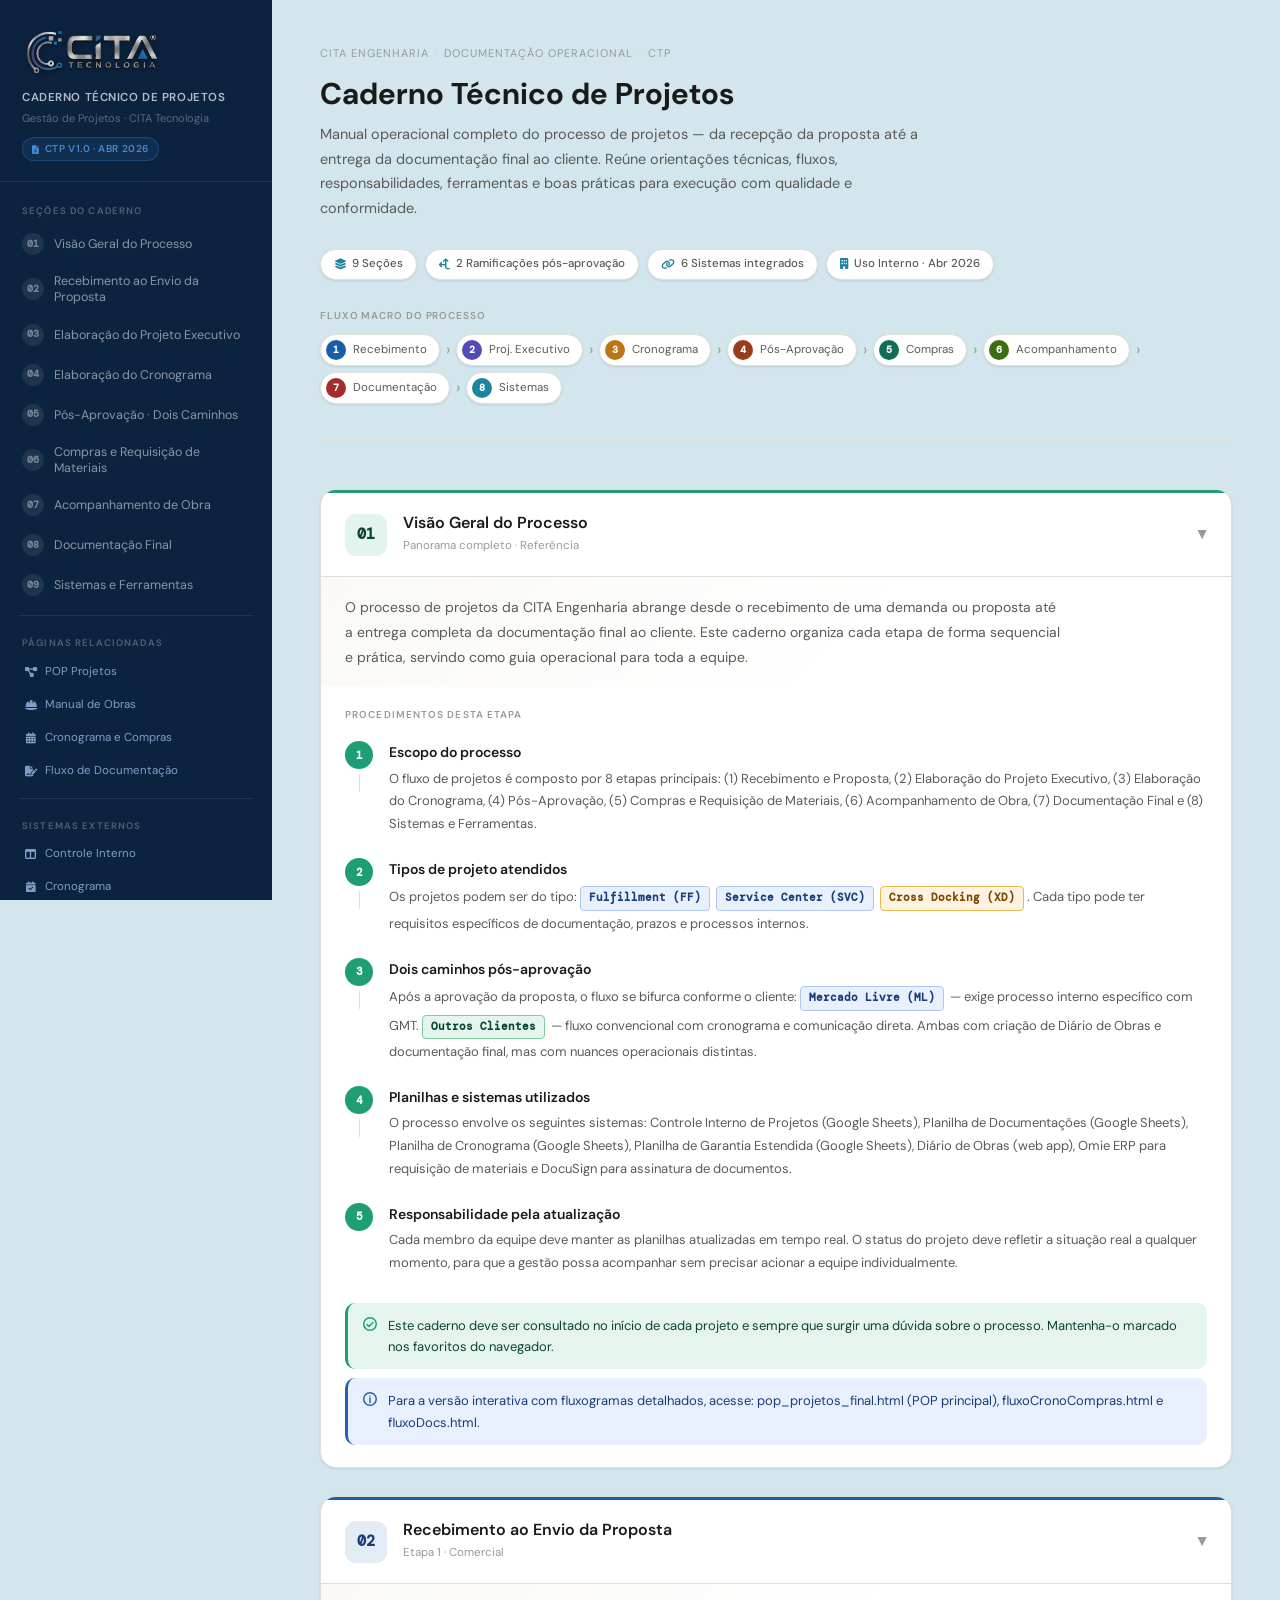
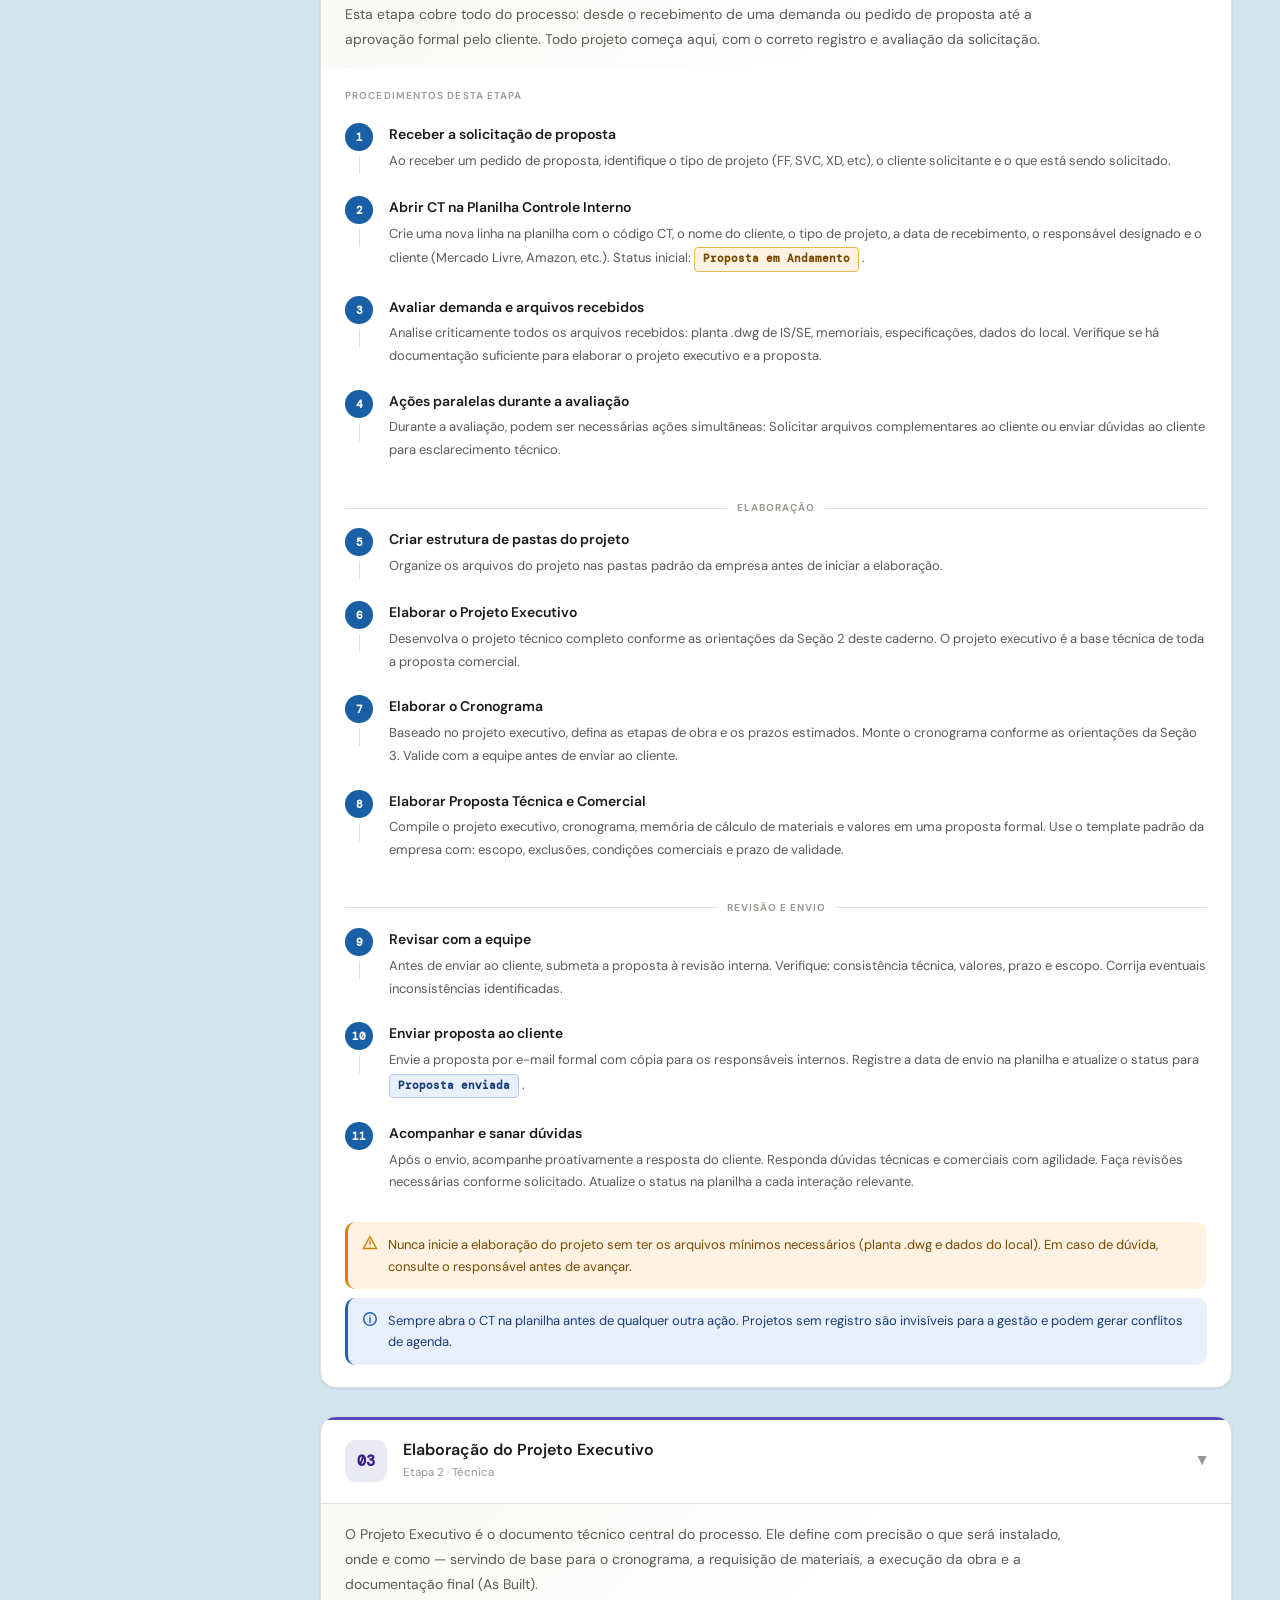
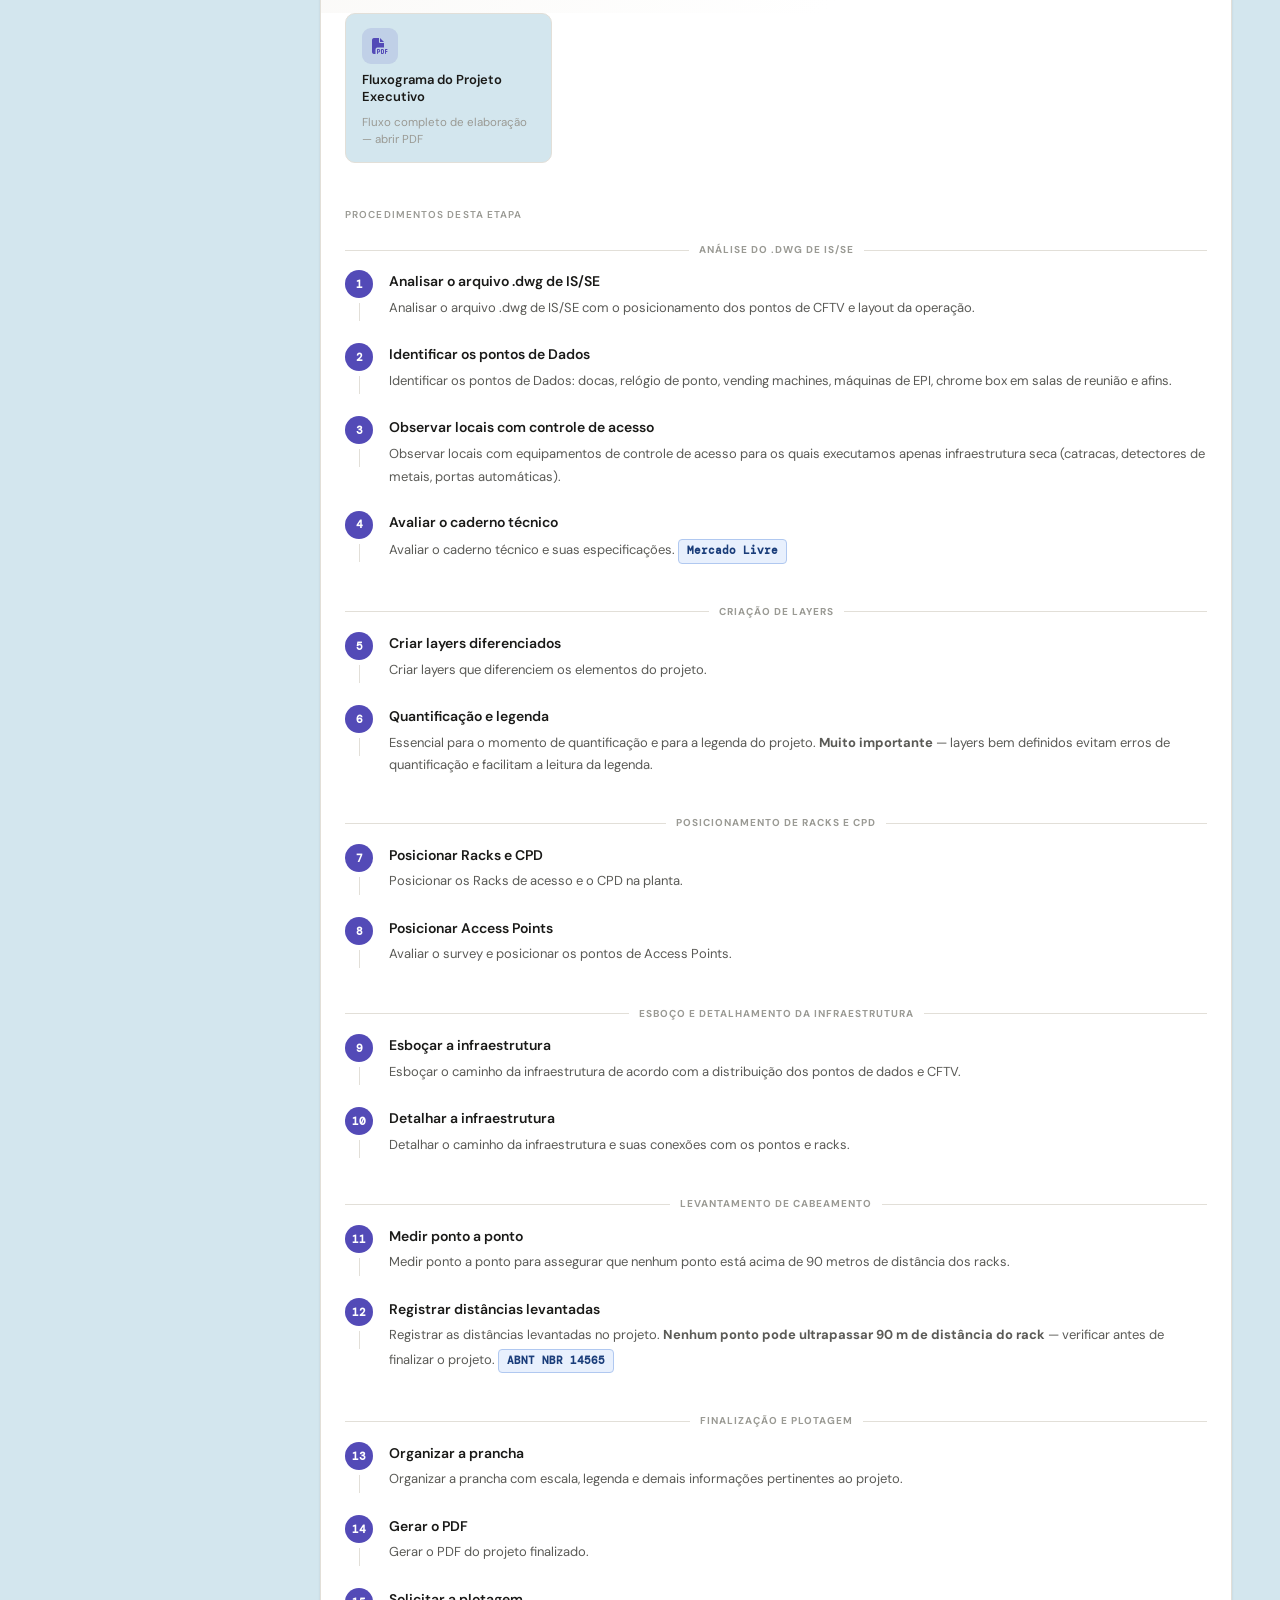
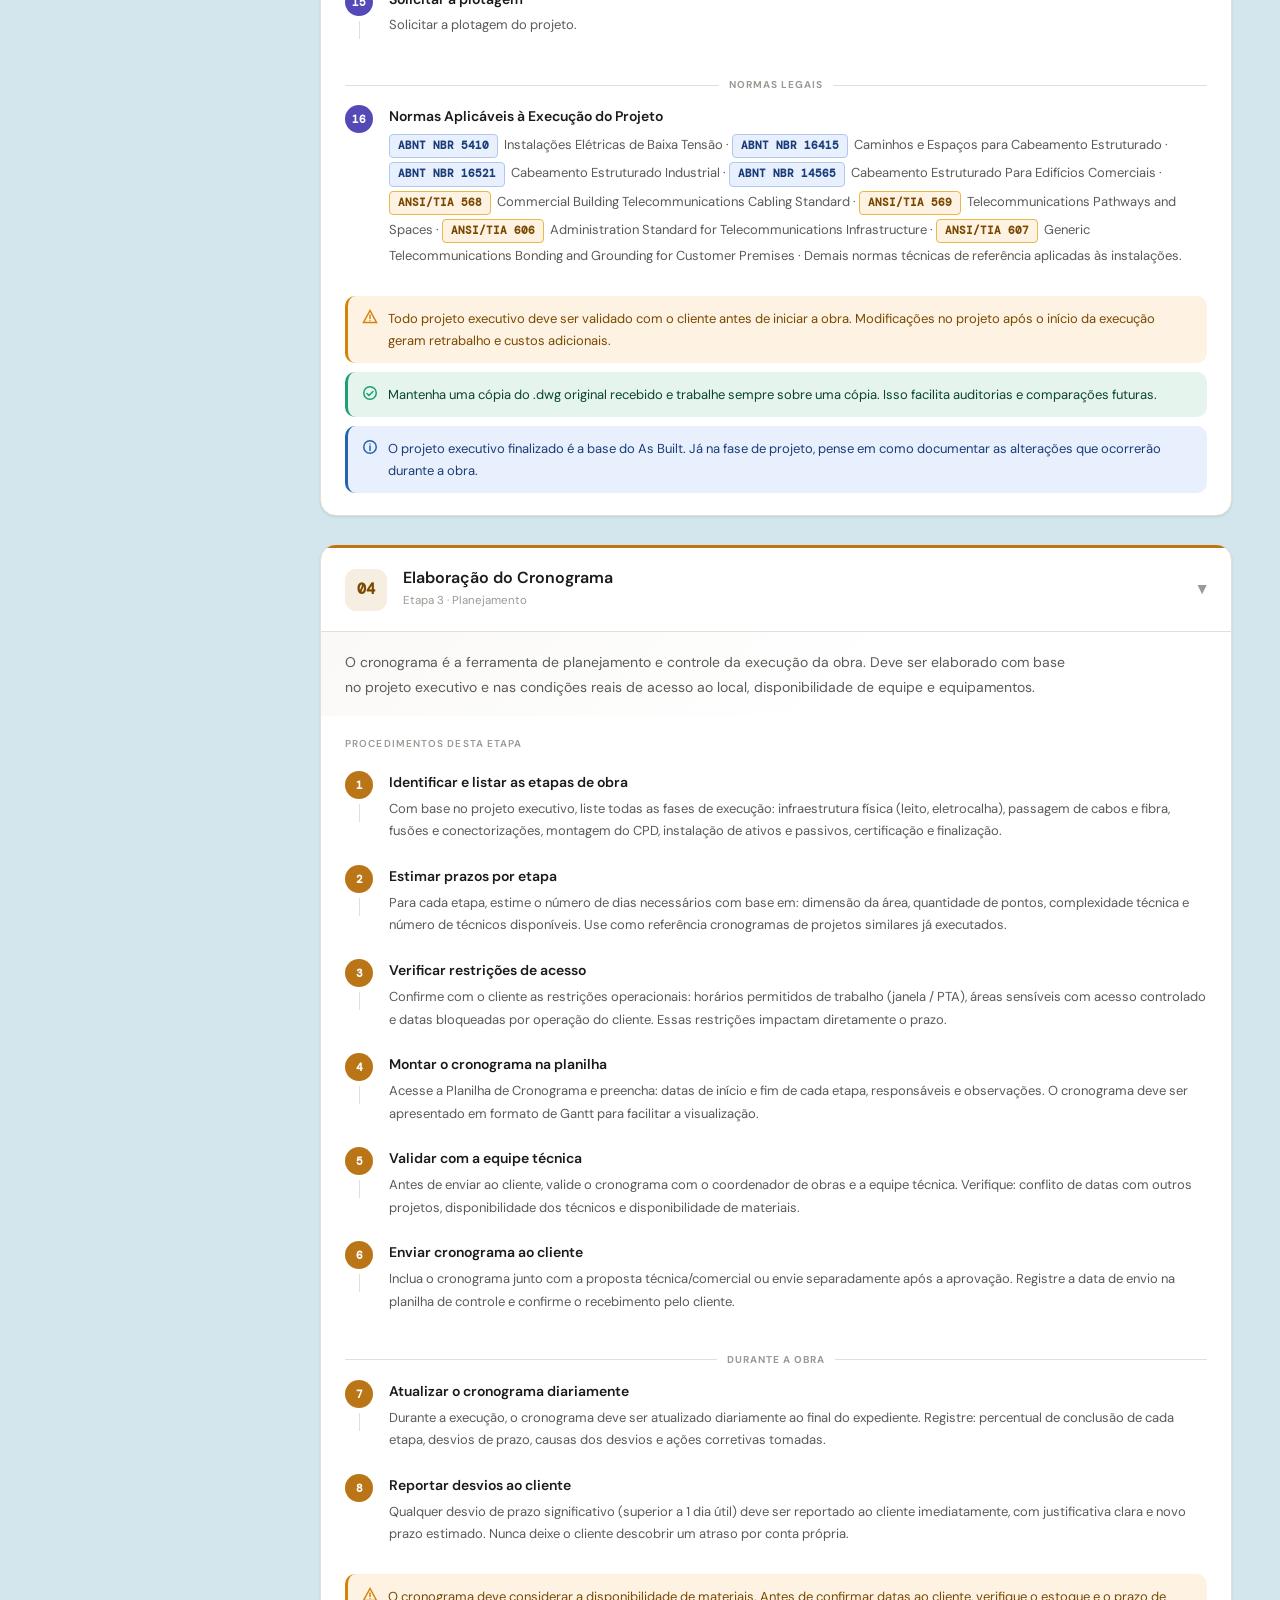
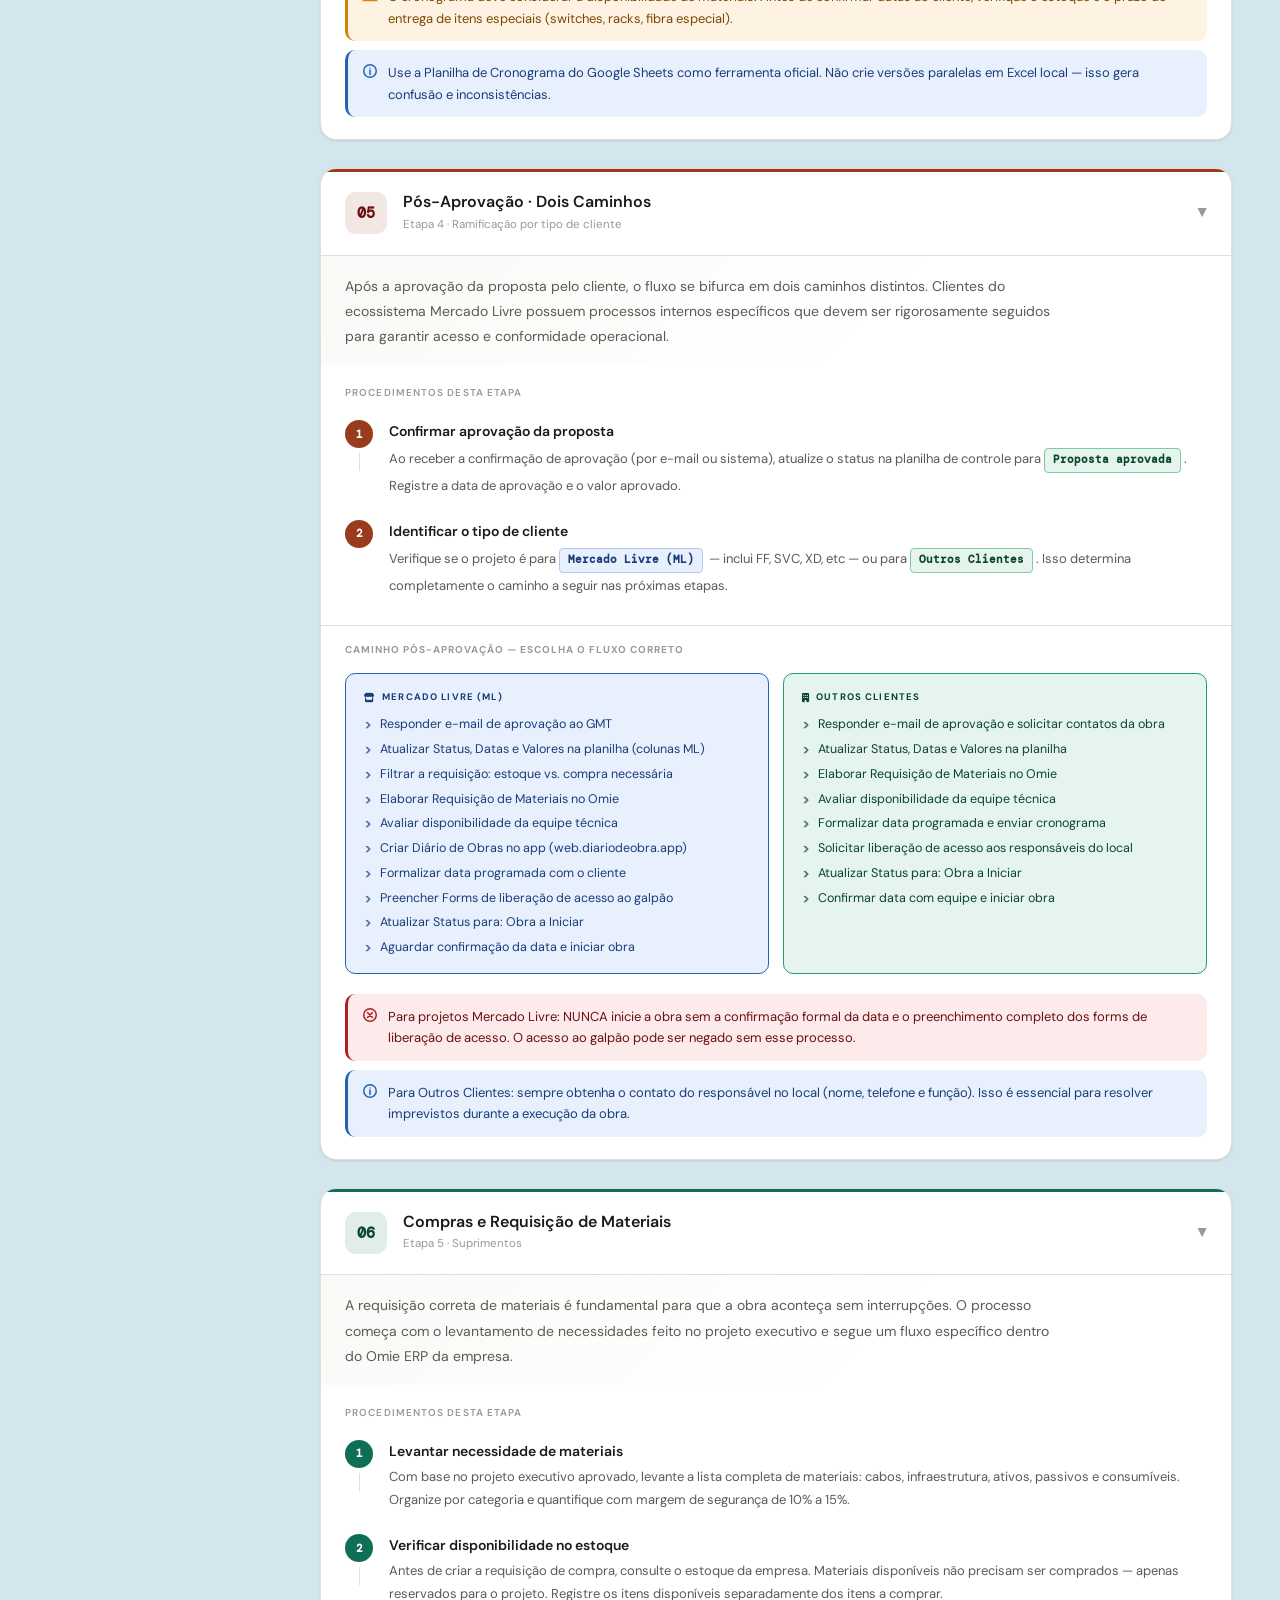
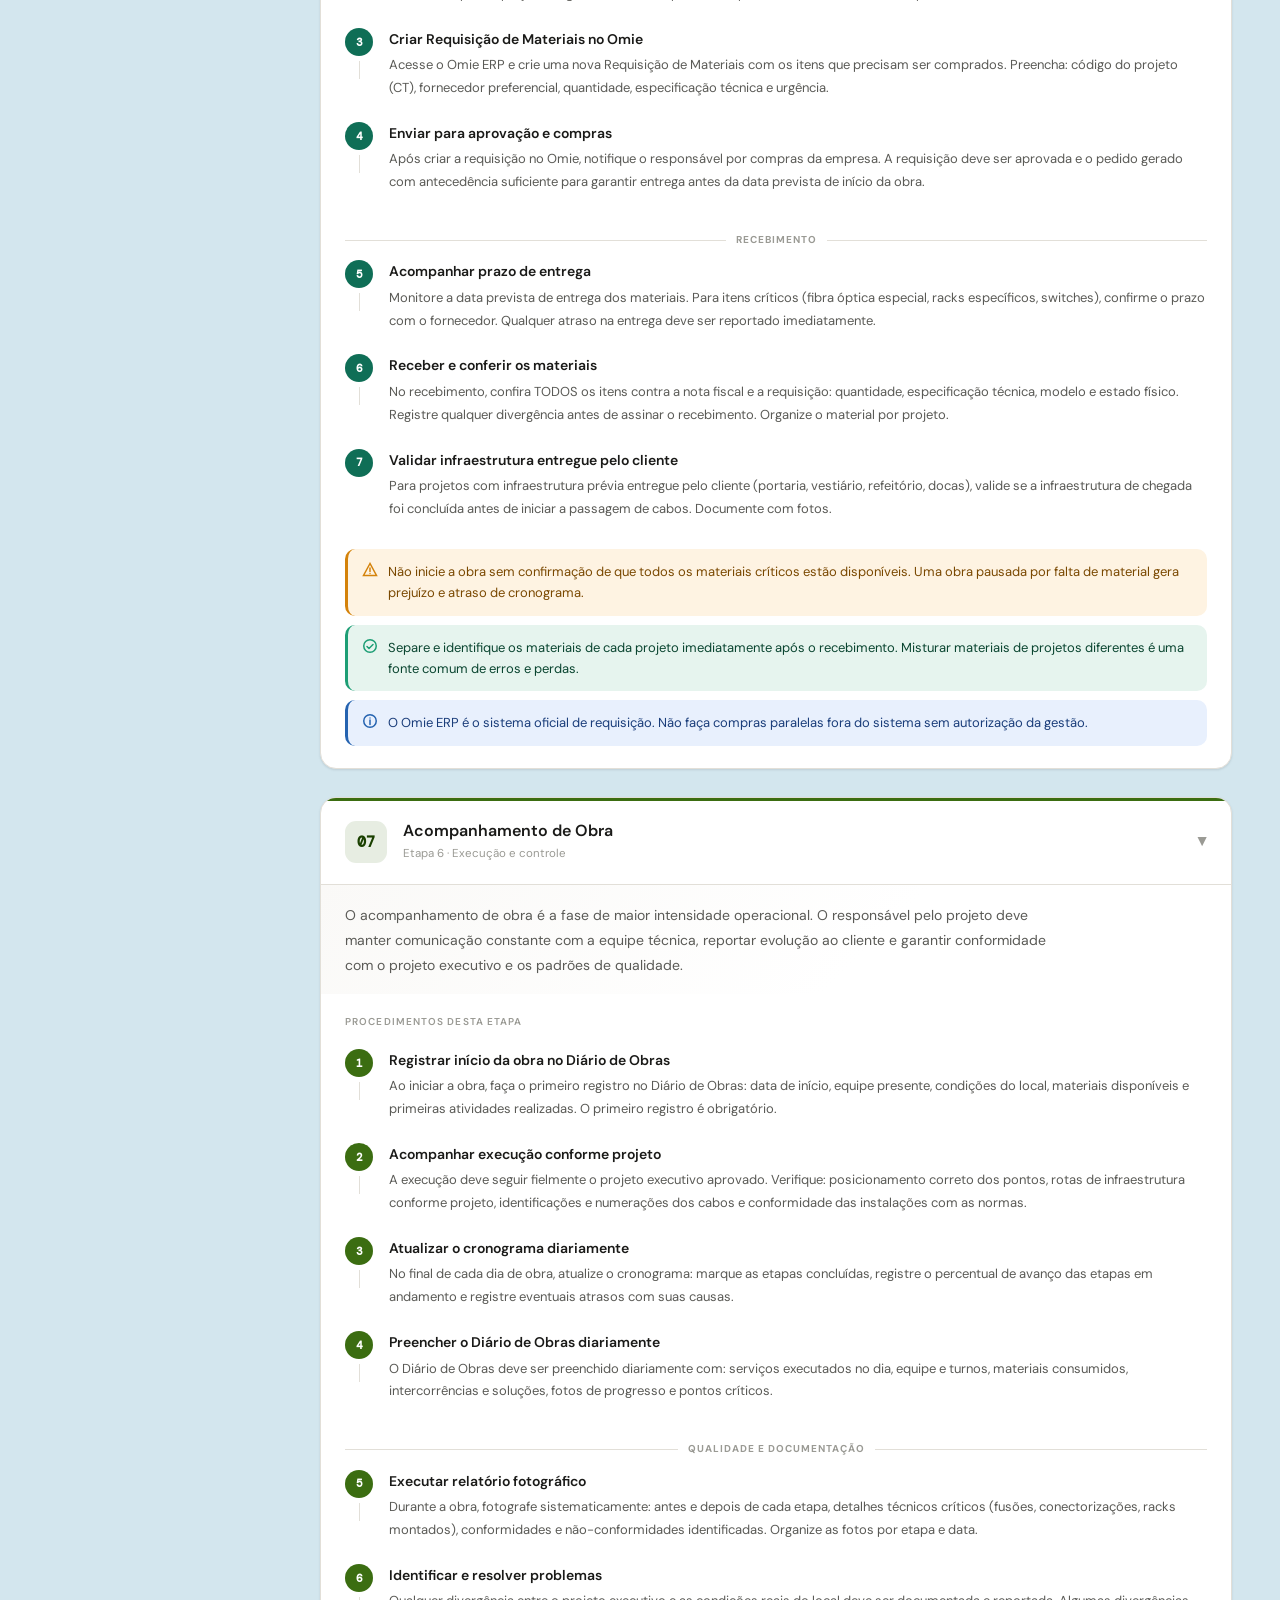
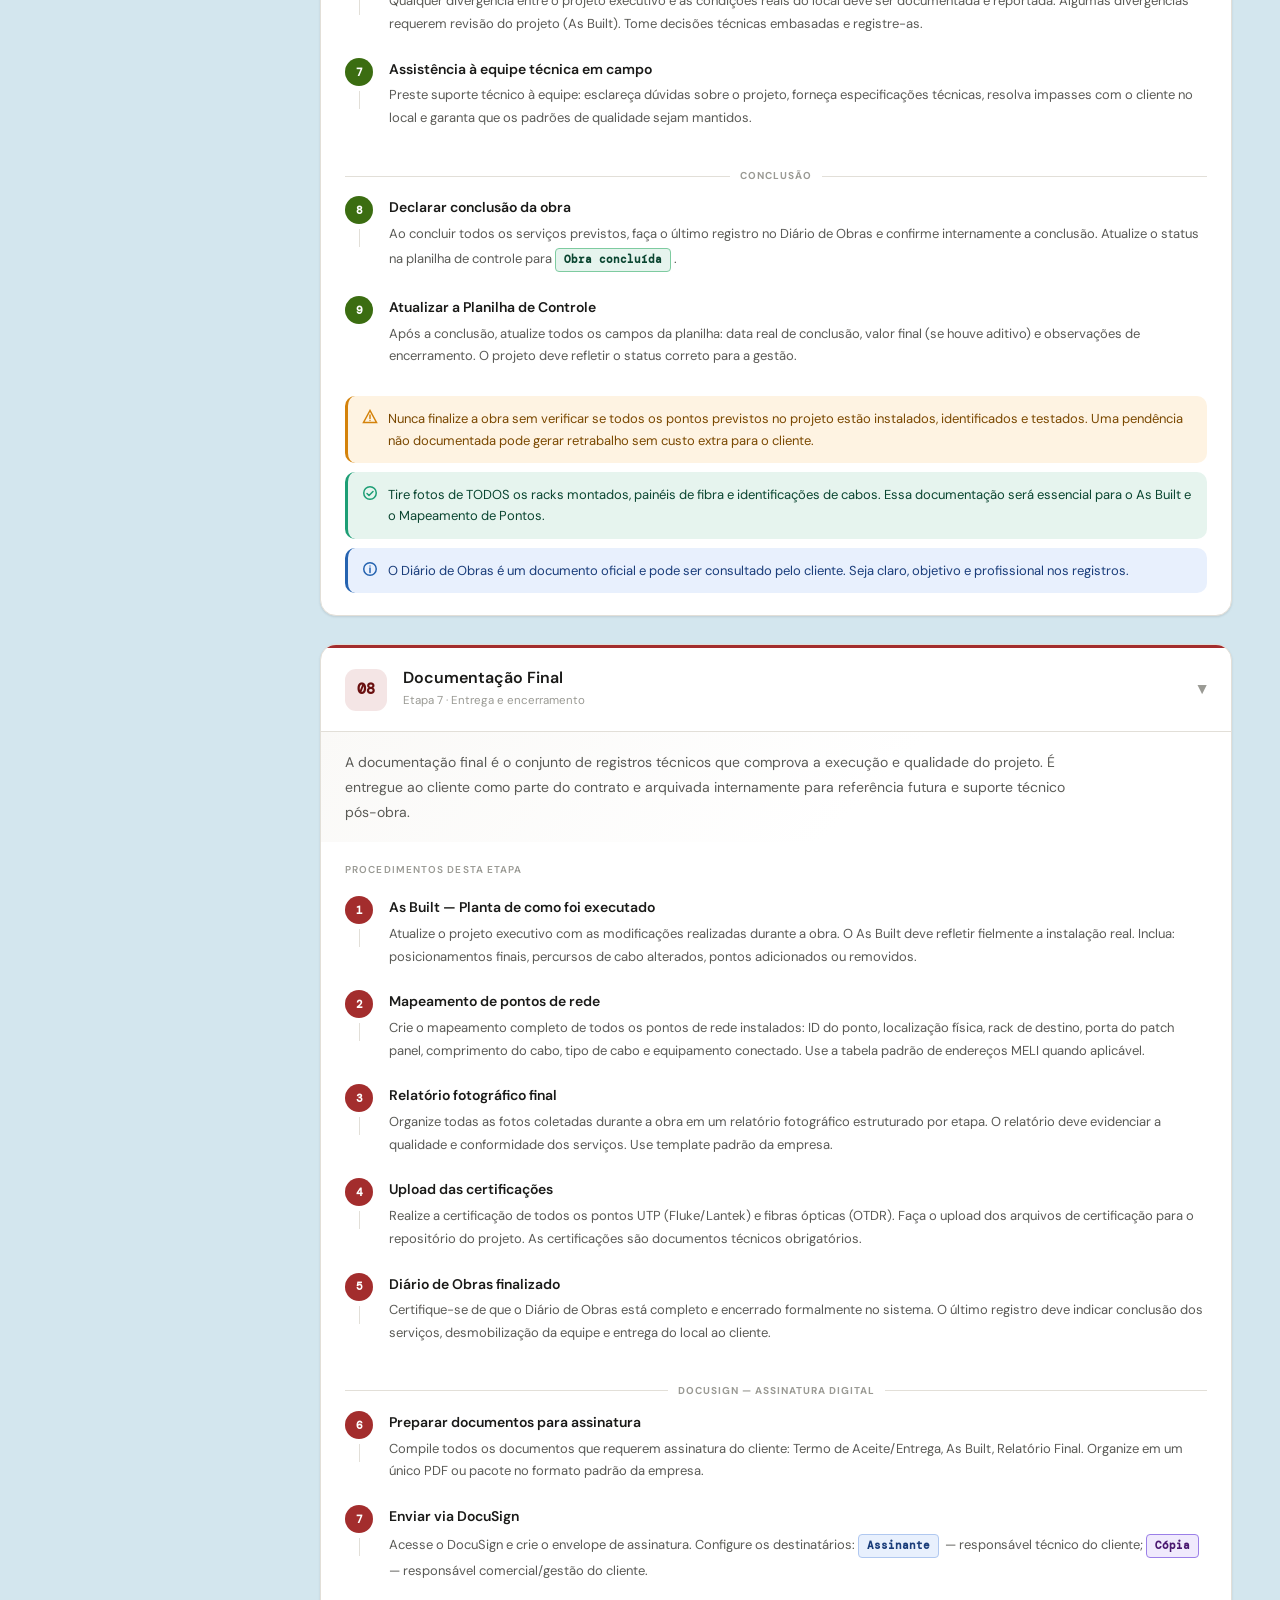
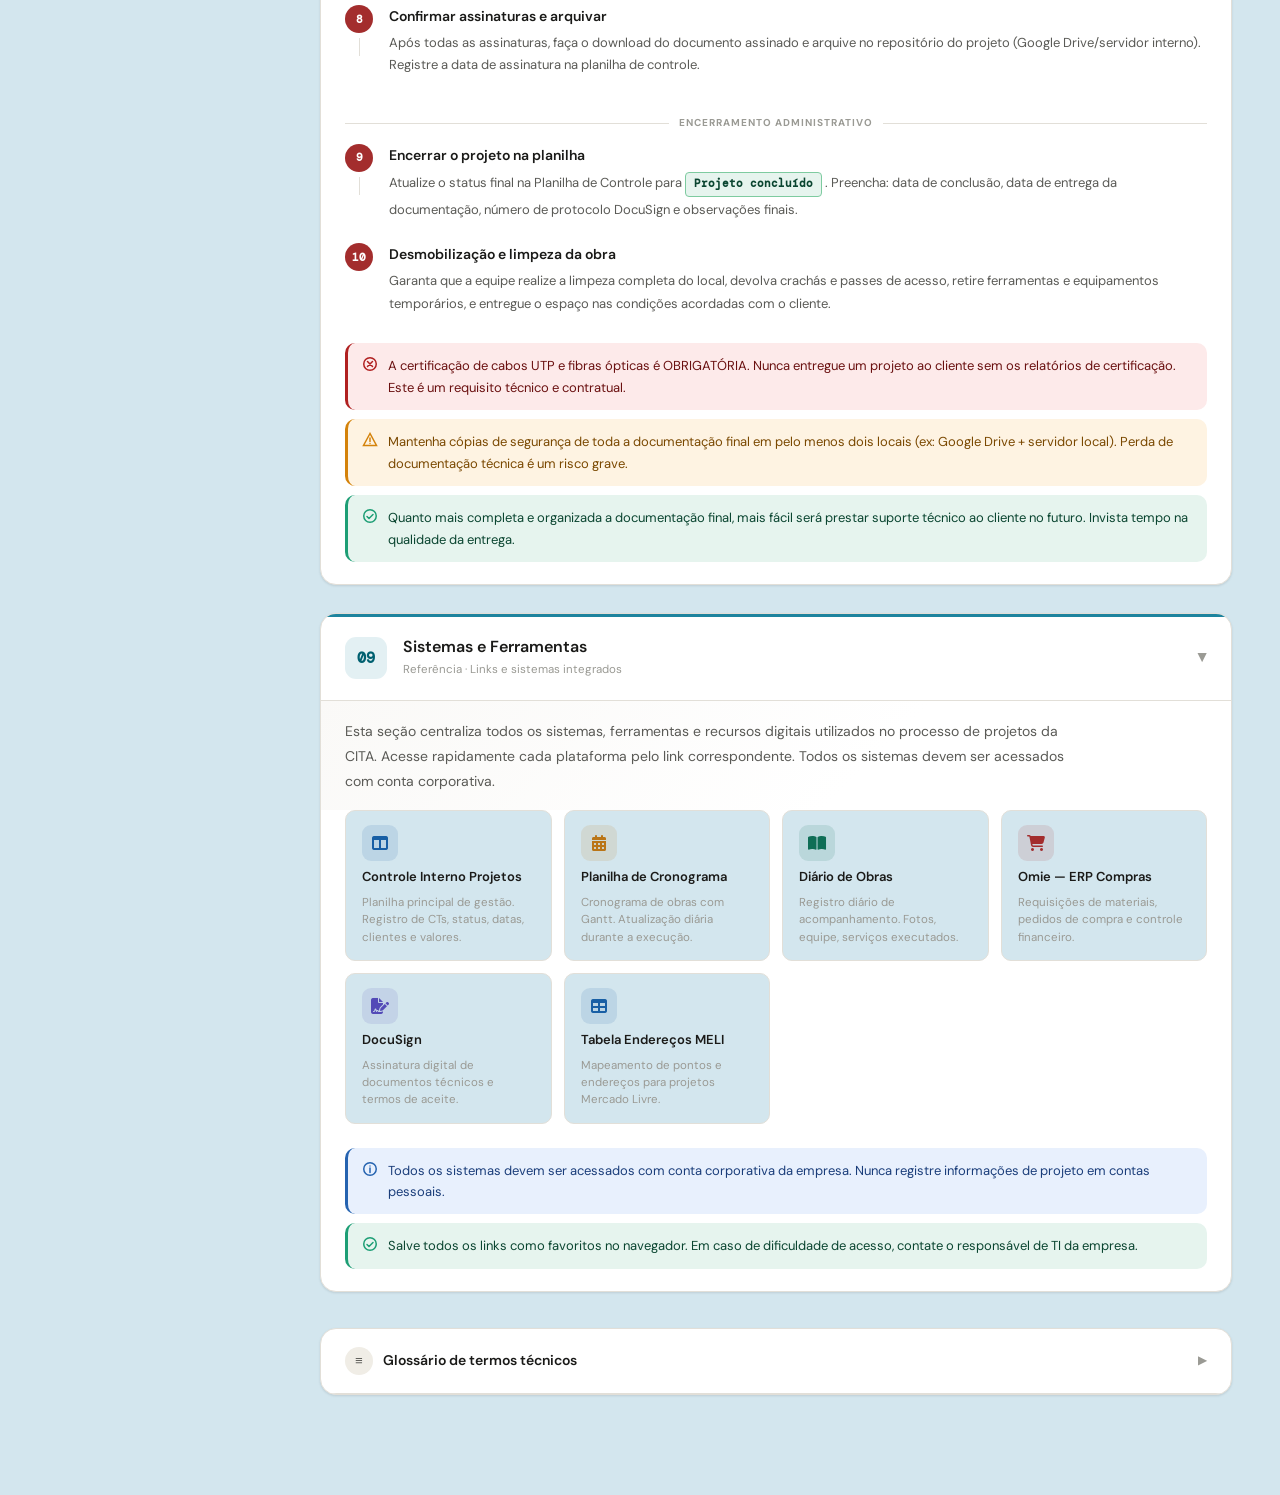
==== CTP.html @ 974621c4 "att pop" ====
<!DOCTYPE html>
<html lang="pt-BR">
<head>
<!-- ============================================================
     CADERNO TÉCNICO DE PROJETOS — CTP
     Parte do POP · Projetos — CITA Engenharia
     Versão: 1.0 | Abril 2026
     ============================================================ -->
<meta charset="UTF-8">
<meta name="viewport" content="width=device-width, initial-scale=1.0">
<meta name="description" content="Caderno Técnico de Projetos — manual operacional completo da proposta à documentação final.">
<title>CTP · Caderno Técnico de Projetos — CITA TECNOLOGIA</title>
<link href="https://fonts.googleapis.com/css2?family=DM+Sans:wght@300;400;500;600;700&family=DM+Mono:wght@400;500&display=swap" rel="stylesheet">
<link rel="stylesheet" href="https://cdnjs.cloudflare.com/ajax/libs/font-awesome/6.5.1/css/all.min.css">

<style>
/* =============================================
   VARIÁVEIS GLOBAIS
   ============================================= */
:root {
  --brand-primary:      #0a2a3d;
  --brand-accent:       #1d849e;
  --brand-accent-light: #d4f1e6;

  --bg-page:    #d3e6ee;
  --bg-card:    #ffffff;
  --bg-sidebar: #0c2340;

  --text-primary:   #1a1a18;
  --text-secondary: #5a5a56;
  --text-muted:     #9a9a94;

  --border:        #e2dfd8;
  --border-strong: #c8c4bc;

  --warn-bg:     #fef3e2;
  --warn-border: #d4820a;
  --warn-text:   #7a4800;

  --info-bg:     #e8f0fd;
  --info-border: #2563b0;
  --info-text:   #1a3d7a;

  --danger-bg:     #fdeaea;
  --danger-border: #b02020;
  --danger-text:   #6a1010;

  --success-bg:     #e6f4ee;
  --success-border: #1d9e75;
  --success-text:   #0a4530;

  --font-body: 'DM Sans', sans-serif;
  --font-mono: 'DM Mono', monospace;

  --radius-sm: 6px;
  --radius-md: 10px;
  --radius-lg: 16px;

  --shadow-sm: 0 1px 3px rgba(0,0,0,0.07), 0 1px 2px rgba(0,0,0,0.04);
  --shadow-md: 0 4px 12px rgba(0,0,0,0.08), 0 2px 6px rgba(0,0,0,0.04);

  --sidebar-w:   272px;
  --content-max: 940px;
}

*, *::before, *::after { box-sizing: border-box; margin: 0; padding: 0; }
html { scroll-behavior: smooth; }

body {
  font-family: var(--font-body);
  background: var(--bg-page);
  color: var(--text-primary);
  font-size: 15px;
  line-height: 1.65;
  display: flex;
  min-height: 100vh;
}

/* =============================================
   SIDEBAR
   ============================================= */
.sidebar {
  width: var(--sidebar-w);
  background: var(--bg-sidebar);
  min-height: 100vh;
  position: fixed;
  top: 0; left: 0; bottom: 0;
  display: flex;
  flex-direction: column;
  z-index: 100;
  overflow-y: auto;
  scrollbar-width: thin;
  scrollbar-color: rgba(255,255,255,0.15) transparent;
}
.sidebar::-webkit-scrollbar { width: 4px; }
.sidebar::-webkit-scrollbar-thumb { background: rgba(255,255,255,0.15); border-radius: 4px; }

.sidebar-logo {
  padding: 26px 22px 20px;
  border-bottom: 1px solid rgba(255,255,255,0.08);
  flex-shrink: 0;
}

.sidebar-company-logo {
  display: block;
  width: 140px;
  max-width: 100%;
  margin-bottom: 14px;
  border-radius: var(--radius-sm);
  filter: drop-shadow(0 1px 4px rgba(0,0,0,0.35));
}

.sidebar-logo h1 {
  font-size: 11.5px;
  font-weight: 600;
  color: rgba(255,255,255,0.70);
  letter-spacing: 0.05em;
  text-transform: uppercase;
  line-height: 1.3;
}

.sidebar-logo p {
  font-size: 11px;
  color: rgba(255,255,255,0.32);
  margin-top: 3px;
}

.sidebar-badge {
  display: inline-flex;
  align-items: center;
  gap: 5px;
  margin-top: 10px;
  font-size: 10px;
  font-weight: 600;
  color: rgba(74,147,224,0.9);
  background: rgba(74,147,224,0.1);
  border: 1px solid rgba(74,147,224,0.25);
  border-radius: 20px;
  padding: 3px 9px;
  letter-spacing: 0.06em;
  text-transform: uppercase;
}

.sidebar-nav { padding: 12px 0; flex: 1; }

.nav-label {
  font-size: 9.5px;
  color: rgba(255,255,255,0.28);
  text-transform: uppercase;
  letter-spacing: 0.12em;
  padding: 10px 22px 4px;
  font-weight: 600;
}

.nav-item {
  display: flex;
  align-items: center;
  gap: 10px;
  padding: 9px 22px;
  cursor: pointer;
  text-decoration: none;
  transition: background 0.15s;
  position: relative;
}
.nav-item:hover { background: rgba(255,255,255,0.06); }
.nav-item.active { background: rgba(74,147,224,0.18); }
.nav-item.active::before {
  content: '';
  position: absolute;
  left: 0; top: 4px; bottom: 4px;
  width: 3px;
  background: #4a93e0;
  border-radius: 0 3px 3px 0;
}

.nav-num {
  width: 22px; height: 22px;
  border-radius: 50%;
  display: flex; align-items: center; justify-content: center;
  font-size: 10px;
  font-weight: 600;
  font-family: var(--font-mono);
  flex-shrink: 0;
  background: rgba(255,255,255,0.08);
  color: rgba(255,255,255,0.40);
  transition: background 0.2s, color 0.2s;
}
.nav-item.active .nav-num { background: #4a93e0; color: #fff; }

.nav-text {
  font-size: 12.5px;
  color: rgba(255,255,255,0.52);
  font-weight: 400;
  flex: 1;
  line-height: 1.3;
}
.nav-item.active .nav-text { color: #ffffff; font-weight: 500; }

.nav-link-ext {
  display: flex;
  align-items: center;
  gap: 8px;
  padding: 7px 22px;
  font-size: 11.5px;
  color: rgba(180,210,255,0.70);
  text-decoration: none;
  transition: background 0.15s, color 0.15s;
  border-left: 2px solid transparent;
}
.nav-link-ext i { width: 13px; text-align: center; font-size: 11px; }
.nav-link-ext:hover { background: rgba(255,255,255,0.07); color: #fff; border-left-color: #4a93e0; }
.nav-link-ext.teal:hover  { color: #67e8f9;  border-left-color: #0fa8c0; }
.nav-link-ext.purple:hover{ color: #c4b5fd;  border-left-color: #9b7fe8; }
.nav-link-ext.red:hover   { color: #fca5a5;  border-left-color: #e05c5c; }

.nav-divider {
  height: 1px;
  background: rgba(255,255,255,0.08);
  margin: 10px 18px;
}

.sidebar-footer {
  padding: 14px 22px;
  border-top: 1px solid rgba(255,255,255,0.08);
  flex-shrink: 0;
}

.btn-print {
  width: 100%;
  background: rgba(255,255,255,0.06);
  border: 1px solid rgba(255,255,255,0.1);
  color: rgba(255,255,255,0.50);
  border-radius: var(--radius-sm);
  padding: 9px 14px;
  font-family: var(--font-body);
  font-size: 11.5px;
  cursor: pointer;
  transition: all 0.15s;
  text-align: center;
}
.btn-print:hover { background: rgba(255,255,255,0.10); color: rgba(255,255,255,0.85); }

/* =============================================
   MOBILE TOGGLE
   ============================================= */
.mobile-toggle {
  display: none;
  position: fixed;
  top: 14px; left: 14px;
  z-index: 200;
  background: var(--bg-sidebar);
  border: none;
  width: 40px; height: 40px;
  border-radius: var(--radius-md);
  cursor: pointer;
  align-items: center; justify-content: center;
  box-shadow: var(--shadow-md);
}
.mobile-toggle svg { width: 20px; height: 20px; fill: #fff; }
.mobile-toggle.is-open svg { display: none; }
.mobile-toggle.is-open::after { content: "X"; color: #fff; font-size: 18px; line-height: 1; }

.sidebar-close {
  display: none;
  position: absolute;
  top: 14px; right: 12px;
  background: rgba(255,255,255,0.10);
  border: none;
  color: rgba(255,255,255,0.75);
  width: 30px; height: 30px;
  border-radius: 50%;
  font-size: 15px;
  cursor: pointer;
  align-items: center; justify-content: center;
  transition: background 0.2s;
}
.sidebar-close:hover { background: rgba(255,255,255,0.20); color: #fff; }

.sidebar-overlay {
  display: none;
  position: fixed; inset: 0;
  background: rgba(0,0,0,0.40);
  z-index: 90;
}

/* =============================================
   MAIN
   ============================================= */
.main {
  margin-left: var(--sidebar-w);
  flex: 1;
  padding: 44px 48px 100px;
  max-width: calc(100% - var(--sidebar-w));
}

.content-wrap {
  max-width: var(--content-max);
  margin: 0 auto;
}

/* =============================================
   PAGE HEADER
   ============================================= */
.page-header {
  margin-bottom: 48px;
  padding-bottom: 36px;
  border-bottom: 1px solid var(--border);
}

.breadcrumb {
  font-size: 11px;
  color: var(--text-muted);
  text-transform: uppercase;
  letter-spacing: 0.09em;
  margin-bottom: 14px;
  display: flex;
  align-items: center;
  gap: 6px;
}
.breadcrumb .sep { opacity: 0.4; }

.page-header h2 {
  font-size: 30px;
  font-weight: 700;
  color: var(--text-primary);
  line-height: 1.2;
  margin-bottom: 10px;
}

.page-header .subtitle {
  font-size: 14.5px;
  color: var(--text-secondary);
  max-width: 600px;
  line-height: 1.70;
  margin-bottom: 28px;
}

.meta-pills {
  display: flex;
  flex-wrap: wrap;
  gap: 8px;
  margin-bottom: 28px;
}
.meta-pill {
  display: inline-flex;
  align-items: center;
  gap: 6px;
  background: var(--bg-card);
  border: 1px solid var(--border);
  border-radius: 99px;
  padding: 5px 13px;
  font-size: 11.5px;
  color: var(--text-secondary);
  font-weight: 500;
  box-shadow: var(--shadow-sm);
}
.meta-pill i { color: var(--brand-accent); font-size: 11px; }

.flow-title {
  font-size: 10px;
  color: var(--text-muted);
  text-transform: uppercase;
  letter-spacing: 0.09em;
  margin-bottom: 10px;
  font-weight: 600;
}

.process-flow {
  display: flex;
  flex-wrap: wrap;
  gap: 6px;
  align-items: center;
}

.flow-chip {
  display: flex;
  align-items: center;
  gap: 7px;
  background: var(--bg-card);
  border: 1px solid var(--border);
  border-radius: 99px;
  padding: 5px 12px 5px 5px;
  font-size: 11.5px;
  color: var(--text-secondary);
  white-space: nowrap;
  box-shadow: var(--shadow-sm);
  text-decoration: none;
  transition: box-shadow 0.15s, border-color 0.15s;
}
.flow-chip:hover { box-shadow: var(--shadow-md); border-color: var(--border-strong); }

.flow-chip-num {
  width: 20px; height: 20px;
  border-radius: 50%;
  display: flex; align-items: center; justify-content: center;
  font-size: 10px;
  font-weight: 700;
  font-family: var(--font-mono);
  color: #fff;
  flex-shrink: 0;
}

.flow-arrow {
  color: var(--text-muted);
  font-size: 16px;
  line-height: 1;
  flex-shrink: 0;
}

/* =============================================
   SEÇÃO / CARD
   ============================================= */
.sec-section {
  margin-bottom: 28px;
  scroll-margin-top: 28px;
}

.sec-card {
  background: var(--bg-card);
  border: 1px solid var(--border);
  border-radius: var(--radius-lg);
  overflow: hidden;
  box-shadow: var(--shadow-sm);
  transition: box-shadow 0.2s;
}
.sec-card:hover { box-shadow: var(--shadow-md); }

.sec-header {
  display: flex;
  align-items: center;
  gap: 16px;
  padding: 20px 24px;
  cursor: pointer;
  user-select: none;
  transition: background 0.15s;
  border-top: 3px solid var(--sec-cor, var(--brand-accent));
}
.sec-header:hover { background: #faf9f6; }

.sec-num-badge {
  width: 42px; height: 42px;
  border-radius: 11px;
  display: flex; align-items: center; justify-content: center;
  font-size: 15px;
  font-weight: 700;
  font-family: var(--font-mono);
  flex-shrink: 0;
}

.sec-info { flex: 1; min-width: 0; }

.sec-titulo {
  font-size: 16px;
  font-weight: 600;
  color: var(--text-primary);
  line-height: 1.3;
  margin-bottom: 3px;
}

.sec-meta {
  font-size: 11.5px;
  color: var(--text-muted);
}

.sec-toggle-icon {
  color: var(--text-muted);
  font-size: 12px;
  transition: transform 0.25s;
  flex-shrink: 0;
}
.sec-toggle-icon.open { transform: rotate(90deg); }

.sec-body { display: none; }
.sec-body.open { display: block; }

.sec-intro {
  padding: 18px 24px 16px;
  border-top: 1px solid var(--border);
  background: linear-gradient(135deg, #faf9f7 0%, var(--bg-card) 60%);
}
.sec-intro p {
  font-size: 14px;
  color: var(--text-secondary);
  line-height: 1.80;
  max-width: 720px;
}

/* =============================================
   STEPS
   ============================================= */
.steps-wrap { padding: 20px 24px 6px; }

.steps-label {
  font-size: 10px;
  color: var(--text-muted);
  text-transform: uppercase;
  letter-spacing: 0.11em;
  font-weight: 600;
  margin-bottom: 18px;
}

.step-item {
  display: flex;
  gap: 16px;
  padding-bottom: 22px;
  align-items: flex-start;
}

.step-left {
  display: flex;
  flex-direction: column;
  align-items: center;
  flex-shrink: 0;
  width: 28px;
}

.step-num {
  width: 28px; height: 28px;
  border-radius: 50%;
  display: flex; align-items: center; justify-content: center;
  font-size: 11px;
  font-weight: 700;
  font-family: var(--font-mono);
  color: #fff;
  flex-shrink: 0;
}

.step-connector {
  width: 1px;
  background: var(--border);
  flex: 1;
  min-height: 18px;
  margin-top: 5px;
}
.step-item:last-child .step-connector { display: none; }

.step-content { flex: 1; padding-top: 2px; }

.step-title {
  font-size: 14px;
  font-weight: 600;
  color: var(--text-primary);
  line-height: 1.4;
  margin-bottom: 5px;
}

.step-desc {
  font-size: 13px;
  color: var(--text-secondary);
  line-height: 1.75;
}

.step-tag {
  display: inline-flex;
  align-items: center;
  gap: 4px;
  font-size: 10.5px;
  font-weight: 600;
  border-radius: 4px;
  padding: 2px 8px;
  margin: 2px 3px 2px 0;
  font-family: var(--font-mono);
}
.step-tag.blue   { background: #e8f0fd; color: #1a3d7a; border: 1px solid #b0c8f0; }
.step-tag.green  { background: #e6f4ee; color: #0a4530; border: 1px solid #7ecba0; }
.step-tag.gold   { background: #fef3e2; color: #7a4800; border: 1px solid #e8b84b; }
.step-tag.red    { background: #fdeaea; color: #6a1010; border: 1px solid #e05c5c; }
.step-tag.teal   { background: #e0f7fb; color: #006070; border: 1px solid #0fa8c0; }
.step-tag.purple { background: #f0eafd; color: #4a1870; border: 1px solid #9b7fe8; }

.step-separador {
  display: flex;
  align-items: center;
  gap: 10px;
  margin: 16px 0 12px;
  font-size: 10px;
  font-weight: 700;
  text-transform: uppercase;
  letter-spacing: 0.1em;
  color: var(--text-muted);
}
.step-separador::before,
.step-separador::after {
  content: "";
  flex: 1;
  height: 1px;
  background: var(--border);
}

/* =============================================
   ALERTAS
   ============================================= */
.alerts-wrap {
  padding: 0 24px 22px;
  display: flex;
  flex-direction: column;
  gap: 9px;
}

.alert-box {
  padding: 12px 14px;
  border-radius: var(--radius-md);
  border-left: 3px solid;
  font-size: 13px;
  line-height: 1.65;
  display: flex;
  gap: 10px;
  align-items: flex-start;
}
.alert-icon { flex-shrink: 0; width: 16px; height: 16px; margin-top: 1px; }
.alert-warn   { background: var(--warn-bg);    border-color: var(--warn-border);    color: var(--warn-text); }
.alert-info   { background: var(--info-bg);    border-color: var(--info-border);    color: var(--info-text); }
.alert-danger { background: var(--danger-bg);  border-color: var(--danger-border);  color: var(--danger-text); }
.alert-tip    { background: var(--success-bg); border-color: var(--success-border); color: var(--success-text); }

/* =============================================
   RAMIFICAÇÕES / BRANCHES
   ============================================= */
.branch-wrap {
  padding: 16px 24px 20px;
  border-top: 1px solid var(--border);
}

.branch-title {
  font-size: 10px;
  font-weight: 700;
  text-transform: uppercase;
  letter-spacing: 0.1em;
  color: var(--text-muted);
  margin-bottom: 14px;
}

.branch-grid {
  display: grid;
  grid-template-columns: 1fr 1fr;
  gap: 14px;
}

.branch-card {
  border-radius: var(--radius-md);
  padding: 16px 18px;
  border: 1px solid var(--border);
}
.branch-card.blue  { background: var(--info-bg);    border-color: var(--info-border); }
.branch-card.green { background: var(--success-bg); border-color: var(--success-border); }

.branch-card-label {
  font-size: 9.5px;
  font-weight: 700;
  text-transform: uppercase;
  letter-spacing: 0.12em;
  margin-bottom: 10px;
  display: flex;
  align-items: center;
  gap: 6px;
}
.branch-card.blue  .branch-card-label { color: var(--info-text); }
.branch-card.green .branch-card-label { color: var(--success-text); }

.branch-card ul { list-style: none; padding: 0; display: flex; flex-direction: column; gap: 6px; }
.branch-card ul li {
  font-size: 12.5px; line-height: 1.5;
  display: flex; gap: 8px; align-items: flex-start;
}
.branch-card.blue  ul li { color: var(--info-text); }
.branch-card.green ul li { color: var(--success-text); }
.branch-card ul li::before { content: ">"; font-size: 14px; font-weight: 700; flex-shrink: 0; line-height: 1.3; opacity: 0.7; }

/* =============================================
   SISTEMAS / LINKS EXTERNOS
   ============================================= */
.systems-grid {
  padding: 0 24px 24px;
  display: grid;
  grid-template-columns: repeat(auto-fill, minmax(200px, 1fr));
  gap: 12px;
}

.system-card {
  background: var(--bg-page);
  border: 1px solid var(--border);
  border-radius: var(--radius-md);
  padding: 14px 16px;
  text-decoration: none;
  transition: box-shadow 0.15s, border-color 0.15s, transform 0.15s;
  display: flex;
  flex-direction: column;
  gap: 8px;
}
.system-card:hover {
  box-shadow: var(--shadow-md);
  border-color: var(--border-strong);
  transform: translateY(-2px);
}

.system-icon {
  width: 36px; height: 36px;
  border-radius: 9px;
  display: flex; align-items: center; justify-content: center;
  font-size: 16px;
  flex-shrink: 0;
}

.system-name {
  font-size: 13px;
  font-weight: 600;
  color: var(--text-primary);
  line-height: 1.3;
}

.system-desc {
  font-size: 11.5px;
  color: var(--text-muted);
  line-height: 1.5;
}

/* =============================================
   GLOSSÁRIO
   ============================================= */
.glossary-section {
  margin-top: 36px;
  background: var(--bg-card);
  border: 1px solid var(--border);
  border-radius: var(--radius-lg);
  overflow: hidden;
  box-shadow: var(--shadow-sm);
}

.glossary-header {
  padding: 18px 24px;
  border-bottom: 1px solid var(--border);
  display: flex;
  align-items: center;
  gap: 10px;
  cursor: pointer;
  user-select: none;
  transition: background 0.15s;
}
.glossary-header:hover { background: #faf9f6; }

.glossary-title {
  font-size: 14px;
  font-weight: 600;
  color: var(--text-primary);
  flex: 1;
}

.glossary-body { display: none; padding: 22px 24px; }
.glossary-body.open { display: block; }

.glossary-category { margin-bottom: 26px; }
.glossary-category:last-child { margin-bottom: 0; }

.glossary-cat-header {
  display: flex;
  align-items: center;
  gap: 8px;
  margin-bottom: 12px;
}

.glossary-cat-icon {
  width: 24px; height: 24px;
  border-radius: 6px;
  display: flex; align-items: center; justify-content: center;
  flex-shrink: 0;
}
.glossary-cat-icon svg { width: 13px; height: 13px; }

.glossary-cat-title {
  font-size: 10.5px;
  font-weight: 700;
  text-transform: uppercase;
  letter-spacing: 0.08em;
  color: var(--text-secondary);
}

.glossary-cat-line {
  flex: 1; height: 1px; background: var(--border);
}

.glossary-grid {
  display: grid;
  grid-template-columns: repeat(auto-fill, minmax(220px, 1fr));
  gap: 10px;
}

.glossary-item {
  background: var(--bg-page);
  border: 1px solid var(--border);
  border-radius: var(--radius-md);
  padding: 11px 14px;
}
.glossary-item strong {
  font-size: 12px;
  font-weight: 600;
  font-family: var(--font-mono);
  color: var(--brand-primary);
  display: block;
  margin-bottom: 3px;
}
.glossary-item span {
  font-size: 12px;
  color: var(--text-secondary);
  line-height: 1.45;
}

/* =============================================
   PRINT
   ============================================= */
.print-header { display: none; }

@page { size: A4; margin: 0 18mm 0 18mm; }

@media print {
  .sidebar, .mobile-toggle, .sidebar-overlay,
  .sidebar-close, .process-flow, .breadcrumb,
  .sec-toggle-icon, .btn-print { display: none !important; }

  *, *::before, *::after { -webkit-print-color-adjust: exact; print-color-adjust: exact; }
  body { background: #fff; font-size: 11pt; color: #111; display: block; }

  .main { margin-left: 0; max-width: 100%; padding: 18mm 22mm; }
  .content-wrap { max-width: 100%; padding: 0; }

  .print-header {
    display: flex;
    align-items: center;
    justify-content: space-between;
    background: #1a1a1a;
    margin: -18mm -22mm 20pt -22mm;
    padding: 10pt 22mm;
  }
  .print-header img { height: 56pt; width: auto; display: block; filter: drop-shadow(0 1px 6px rgba(0,0,0,0.5)); }
  .print-header-info { text-align: right; }
  .print-header-info p { font-size: 9pt; color: rgba(255,255,255,0.55); margin: 0; line-height: 1.5; }
  .print-header-info p:first-child { font-size: 11pt; font-weight: 700; color: #fff; margin-bottom: 2pt; }

  .page-header { margin: 0 0 20pt; padding: 0 0 12pt; border-bottom: 2pt solid #1d849e; }
  .page-header h2 { font-size: 18pt; color: #0a2a3d; }

  .sec-section { margin-bottom: 8pt; }
  .sec-card { box-shadow: none !important; border: 1pt solid #d0d0d0; border-radius: 4pt; }
  .sec-header { cursor: default; padding: 8pt 12pt; break-after: avoid; page-break-after: avoid; }
  .sec-body { display: block !important; }
  .step-item { break-inside: avoid; page-break-inside: avoid; }
  .alert-box { break-inside: avoid; page-break-inside: avoid; }
}

/* =============================================
   RESPONSIVO
   ============================================= */
@media (max-width: 1024px) {
  .sidebar {
    position: fixed;
    transform: translateX(-100%);
    transition: transform 0.32s cubic-bezier(0.4,0,0.2,1), box-shadow 0.32s ease;
    z-index: 100;
    width: min(272px, 88vw);
    box-shadow: none;
  }
  .sidebar.mobile-open {
    transform: translateX(0);
    box-shadow: 4px 0 32px rgba(0,0,0,0.35);
  }
  .sidebar-overlay.visible { display: block; }
  .mobile-toggle { display: flex; }
  .sidebar-close { display: flex; }
  .main { margin-left: 0; max-width: 100%; padding: 72px 24px 64px; }
  .content-wrap { max-width: 100%; }
  .process-flow { gap: 6px; }
  .flow-arrow { display: none; }
  .branch-grid { grid-template-columns: 1fr; }
  .page-header h2 { font-size: 26px; }
}

@media (max-width: 680px) {
  .main { padding: 64px 16px 56px; }
  .page-header h2 { font-size: 22px; }
  .sec-header { padding: 16px; gap: 12px; }
  .sec-titulo { font-size: 15px; }
  .steps-wrap { padding: 16px 16px 6px; }
  .alerts-wrap { padding: 0 16px 16px; }
  .branch-wrap { padding: 14px 16px 16px; }
  .systems-grid { padding: 0 16px 16px; grid-template-columns: 1fr 1fr; }
  .glossary-grid { grid-template-columns: 1fr; }
}

@media (max-width: 400px) {
  .main { padding: 60px 12px 48px; }
  .page-header h2 { font-size: 19px; }
  .flow-chip { display: none; }
  .process-flow::after { content: "Ver secoes abaixo"; font-size: 12px; color: var(--text-muted); font-style: italic; }
  .systems-grid { grid-template-columns: 1fr; }
}
</style>
</head>
<body>

<!-- =============================================
     MOBILE TOGGLE BUTTON
     ============================================= -->
<button class="mobile-toggle" onclick="toggleSidebar()" aria-label="Menu">
  <svg viewBox="0 0 24 24"><path d="M3 6h18v2H3zm0 5h18v2H3zm0 5h18v2H3z"/></svg>
</button>

<div class="sidebar-overlay" id="overlay" onclick="closeSidebar()"></div>

<!-- =============================================
     SIDEBAR — NAVEGAÇÃO LATERAL
     ============================================= -->
<nav class="sidebar" id="sidebar" role="navigation" aria-label="Navegação do CTP">
  <button class="sidebar-close" onclick="closeSidebar()" aria-label="Fechar menu">X</button>

  <div class="sidebar-logo">
    <img src="NOVA_LOGO.png" class="sidebar-company-logo" alt="CITA Engenharia" onerror="this.style.display='none'">
    <h1>Caderno Técnico de Projetos</h1>
    <p>Gestão de Projetos · CITA Tecnologia</p>
    <span class="sidebar-badge"><i class="fa-solid fa-file-lines" style="font-size:9px"></i> CTP v1.0 · Abr 2026</span>
  </div>

  <div class="sidebar-nav">
    <div class="nav-label">Seções do Caderno</div>
    <div id="nav-items"></div>

    <div class="nav-divider"></div>

    <div class="nav-label">Páginas Relacionadas</div>
    <a href="pop_projetos_final.html" class="nav-link-ext">
      <i class="fa-solid fa-diagram-project"></i> POP Projetos
    </a>
    <a href="ManualImplantacaoObras.html" class="nav-link-ext">
      <i class="fa-solid fa-hard-hat"></i> Manual de Obras
    </a>
    <a href="fluxoCronoCompras.html" class="nav-link-ext">
      <i class="fa-solid fa-calendar-days"></i> Cronograma e Compras
    </a>
    <a href="fluxoDocs.html" class="nav-link-ext">
      <i class="fa-solid fa-file-signature"></i> Fluxo de Documentação
    </a>

    <div class="nav-divider"></div>

    <div class="nav-label">Sistemas Externos</div>

    <a href="https://docs.google.com/spreadsheets/d/1FWj_G2fCh0ZjMROE9LxNuTC30ibiUYXvu4SVAWud5hc/edit?usp=sharing" class="nav-link-ext" target="_blank" rel="noopener">
      <i class="fa-solid fa-table-columns"></i> Controle Interno
    </a>
    <a href="https://docs.google.com/spreadsheets/d/1o0QxQm2TeXmr8P0LXqnQVBFh6mN8dH8lwjw5dGLmC3w/edit?usp=sharing" class="nav-link-ext" target="_blank" rel="noopener">
      <i class="fa-solid fa-calendar-check"></i> Cronograma
    </a>
    <a href="https://web.diariodeobra.app/#/app/obras" class="nav-link-ext teal" target="_blank" rel="noopener">
      <i class="fa-solid fa-book-open"></i> Diario de Obras
    </a>
    <a href="https://app.omie.com.br/gestao/cita-0vhxc5ik/" class="nav-link-ext red" target="_blank" rel="noopener">
      <i class="fa-solid fa-cart-shopping"></i> Omie · Compras
    </a>
    <a href="https://www.docusign.com.br/" class="nav-link-ext purple" target="_blank" rel="noopener">
      <i class="fa-solid fa-file-signature"></i> DocuSign
    </a>
    <a href="https://docs.google.com/spreadsheets/d/1KJwg3BQPAjN3Mt1W-eiF8W3vhmC8uCOYI56y7KW5aR8/edit?gid=0#gid=0" class="nav-link-ext" target="_blank" rel="noopener">
      <i class="fa-solid fa-table"></i> End. MELI
    </a>
  </div>

  <div class="sidebar-footer">
    <button class="btn-print" onclick="window.print()">Imprimir caderno</button>
  </div>
</nav>

<!-- =============================================
     CONTEUDO PRINCIPAL
     ============================================= -->
<main class="main" role="main">

  <div class="print-header">
    <img src="NOVA_LOGO.png" alt="CITA Engenharia">
    <div class="print-header-info">
      <p>Caderno Técnico de Projetos (CTP)</p>
      <p>CITA PROJETOS · Uso interno · Abr 2026</p>
    </div>
  </div>

  <div class="content-wrap">

    <!-- =============================================
         CABECALHO DA PAGINA
         ============================================= -->
    <div class="page-header">
      <div class="breadcrumb">
        <span>CITA Engenharia</span>
        <span class="sep">·</span>
        <span>Documentação operacional</span>
        <span class="sep">·</span>
        <span>CTP</span>
      </div>
      <h2>Caderno Técnico de Projetos</h2>
      <p class="subtitle">
        Manual operacional completo do processo de projetos — da recepção da proposta até
        a entrega da documentação final ao cliente. Reúne orientações técnicas, fluxos,
        responsabilidades, ferramentas e boas práticas para execução com qualidade e conformidade.
      </p>

      <div class="meta-pills">
        <span class="meta-pill"><i class="fa-solid fa-layer-group"></i> 9 Seções</span>
        <span class="meta-pill"><i class="fa-solid fa-arrows-split-up-and-left"></i> 2 Ramificações pós-aprovação</span>
        <span class="meta-pill"><i class="fa-solid fa-link"></i> 6 Sistemas integrados</span>
        <span class="meta-pill"><i class="fa-solid fa-building"></i> Uso Interno · Abr 2026</span>
      </div>

      <div class="flow-title">Fluxo macro do processo</div>
      <div class="process-flow" id="process-flow"></div>
    </div>

    <!-- =============================================
         SECOES — GERADAS VIA JAVASCRIPT
         ============================================= -->
    <div id="secoes-container"></div>

    <!-- =============================================
         GLOSSARIO TECNICO
         ============================================= -->
    <div class="glossary-section" id="glossario">
      <div class="glossary-header" onclick="toggleGlossary()">
        <div class="nav-num" style="background:#f0ede6;color:#5a5a56;width:28px;height:28px;font-size:13px;">≡</div>
        <span class="glossary-title">Glossário de termos técnicos</span>
        <span class="sec-toggle-icon" id="glossary-icon">&#9654;</span>
      </div>
      <div class="glossary-body" id="glossary-body"></div>
    </div>

  </div>
</main>

<!-- =============================================
     DADOS E LOGICA JAVASCRIPT
     ============================================= -->
<script>
/* =============================================
   DADOS DAS SECOES DO CTP
   ============================================= */
const SECOES = [
  {
    id: "visao-geral",
    titulo: "Visão Geral do Processo",
    cor: "#1D9E75",
    corBg: "rgba(29,158,117,0.12)",
    corTexto: "#0a4530",
    meta: "Panorama completo · Referência",
    intro: "O processo de projetos da CITA Engenharia abrange desde o recebimento de uma demanda ou proposta até a entrega completa da documentação final ao cliente. Este caderno organiza cada etapa de forma sequencial e prática, servindo como guia operacional para toda a equipe.",
    itens: [
      {
        titulo: "Escopo do processo",
        desc: "O fluxo de projetos é composto por 8 etapas principais: (1) Recebimento e Proposta, (2) Elaboração do Projeto Executivo, (3) Elaboração do Cronograma, (4) Pós-Aprovação, (5) Compras e Requisição de Materiais, (6) Acompanhamento de Obra, (7) Documentação Final e (8) Sistemas e Ferramentas."
      },
      {
        titulo: "Tipos de projeto atendidos",
        desc: "Os projetos podem ser do tipo: <span class='step-tag blue'>Fulfillment (FF)</span> <span class='step-tag blue'>Service Center (SVC)</span> <span class='step-tag gold'>Cross Docking (XD)</span>. Cada tipo pode ter requisitos específicos de documentação, prazos e processos internos."
      },
      {
        titulo: "Dois caminhos pós-aprovação",
        desc: "Após a aprovação da proposta, o fluxo se bifurca conforme o cliente: <span class='step-tag blue'>Mercado Livre (ML)</span> — exige processo interno específico com GMT. <span class='step-tag green'>Outros Clientes</span> — fluxo convencional com cronograma e comunicação direta. Ambas com criação de Diário de Obras e documentação final, mas com nuances operacionais distintas."
      },
      {
        titulo: "Planilhas e sistemas utilizados",
        desc: "O processo envolve os seguintes sistemas: Controle Interno de Projetos (Google Sheets), Planilha de Documentações (Google Sheets), Planilha de Cronograma (Google Sheets), Planilha de Garantia Estendida (Google Sheets), Diário de Obras (web app), Omie ERP para requisição de materiais e DocuSign para assinatura de documentos."
      },
      {
        titulo: "Responsabilidade pela atualização",
        desc: "Cada membro da equipe deve manter as planilhas atualizadas em tempo real. O status do projeto deve refletir a situação real a qualquer momento, para que a gestão possa acompanhar sem precisar acionar a equipe individualmente."
      }
    ],
    alertas: [
      { tipo: "tip", msg: "Este caderno deve ser consultado no início de cada projeto e sempre que surgir uma dúvida sobre o processo. Mantenha-o marcado nos favoritos do navegador." },
      { tipo: "info", msg: "Para a versão interativa com fluxogramas detalhados, acesse: pop_projetos_final.html (POP principal), fluxoCronoCompras.html e fluxoDocs.html." }
    ]
  },

  {
    id: "recebimento-proposta",
    titulo: "Recebimento ao Envio da Proposta",
    cor: "#185FA5",
    corBg: "rgba(24,95,165,0.12)",
    corTexto: "#1a3d7a",
    meta: "Etapa 1 · Comercial",
    intro: "Esta etapa cobre todo do processo: desde o recebimento de uma demanda ou pedido de proposta até a aprovação formal pelo cliente. Todo projeto começa aqui, com o correto registro e avaliação da solicitação.",
    itens: [
      {
        titulo: "Receber a solicitação de proposta",
        desc: "Ao receber um pedido de proposta, identifique o tipo de projeto (FF, SVC, XD, etc), o cliente solicitante e o que está sendo solicitado."
      },
      {
        titulo: "Abrir CT na Planilha Controle Interno",
        desc: "Crie uma nova linha na planilha com o código CT, o nome do cliente, o tipo de projeto, a data de recebimento, o responsável designado e o cliente (Mercado Livre, Amazon, etc.). Status inicial: <span class='step-tag gold'>Proposta em Andamento</span>."
      },
      {
        titulo: "Avaliar demanda e arquivos recebidos",
        desc: "Analise criticamente todos os arquivos recebidos: planta .dwg de IS/SE, memoriais, especificações, dados do local. Verifique se há documentação suficiente para elaborar o projeto executivo e a proposta."
      },
      {
        titulo: "Ações paralelas durante a avaliação",
        desc: "Durante a avaliação, podem ser necessárias ações simultâneas: Solicitar arquivos complementares ao cliente ou enviar dúvidas ao cliente para esclarecimento técnico."
      },
      { separador: "Elaboração" },
      {
        titulo: "Criar estrutura de pastas do projeto",
        desc: "Organize os arquivos do projeto nas pastas padrão da empresa antes de iniciar a elaboração."
      },
      {
        titulo: "Elaborar o Projeto Executivo",
        desc: "Desenvolva o projeto técnico completo conforme as orientações da Seção 2 deste caderno. O projeto executivo é a base técnica de toda a proposta comercial."
      },
      {
        titulo: "Elaborar o Cronograma",
        desc: "Baseado no projeto executivo, defina as etapas de obra e os prazos estimados. Monte o cronograma conforme as orientações da Seção 3. Valide com a equipe antes de enviar ao cliente."
      },
      {
        titulo: "Elaborar Proposta Técnica e Comercial",
        desc: "Compile o projeto executivo, cronograma, memória de cálculo de materiais e valores em uma proposta formal. Use o template padrão da empresa com: escopo, exclusões, condições comerciais e prazo de validade."
      },
      { separador: "Revisão e envio" },
      {
        titulo: "Revisar com a equipe",
        desc: "Antes de enviar ao cliente, submeta a proposta à revisão interna. Verifique: consistência técnica, valores, prazo e escopo. Corrija eventuais inconsistências identificadas."
      },
      {
        titulo: "Enviar proposta ao cliente",
        desc: "Envie a proposta por e-mail formal com cópia para os responsáveis internos. Registre a data de envio na planilha e atualize o status para <span class='step-tag blue'>Proposta enviada</span>."
      },
      {
        titulo: "Acompanhar e sanar dúvidas",
        desc: "Após o envio, acompanhe proativamente a resposta do cliente. Responda dúvidas técnicas e comerciais com agilidade. Faça revisões necessárias conforme solicitado. Atualize o status na planilha a cada interação relevante."
      }
    ],
    alertas: [
      { tipo: "warn", msg: "Nunca inicie a elaboração do projeto sem ter os arquivos mínimos necessários (planta .dwg e dados do local). Em caso de dúvida, consulte o responsável antes de avançar." },
      { tipo: "info", msg: "Sempre abra o CT na planilha antes de qualquer outra ação. Projetos sem registro são invisíveis para a gestão e podem gerar conflitos de agenda." }
    ]
  },

  {
    id: "projeto-executivo",
    titulo: "Elaboração do Projeto Executivo",
    cor: "#534AB7",
    corBg: "rgba(83,74,183,0.12)",
    corTexto: "#3a1d8a",
    meta: "Etapa 2 · Técnica",
    intro: "O Projeto Executivo é o documento técnico central do processo. Ele define com precisão o que será instalado, onde e como — servindo de base para o cronograma, a requisição de materiais, a execução da obra e a documentação final (As Built).",
    itens: [
      { separador: "Análise do .dwg de IS/SE" },
      {
        titulo: "Analisar o arquivo .dwg de IS/SE",
        desc: "Analisar o arquivo .dwg de IS/SE com o posicionamento dos pontos de CFTV e layout da operação."
      },
      {
        titulo: "Identificar os pontos de Dados",
        desc: "Identificar os pontos de Dados: docas, relógio de ponto, vending machines, máquinas de EPI, chrome box em salas de reunião e afins."
      },
      {
        titulo: "Observar locais com controle de acesso",
        desc: "Observar locais com equipamentos de controle de acesso para os quais executamos apenas infraestrutura seca (catracas, detectores de metais, portas automáticas)."
      },
      {
        titulo: "Avaliar o caderno técnico",
        desc: "Avaliar o caderno técnico e suas especificações. <span class='step-tag blue'>Mercado Livre</span>"
      },
      { separador: "Criação de Layers" },
      {
        titulo: "Criar layers diferenciados",
        desc: "Criar layers que diferenciem os elementos do projeto."
      },
      {
        titulo: "Quantificação e legenda",
        desc: "Essencial para o momento de quantificação e para a legenda do projeto. <strong>Muito importante</strong> — layers bem definidos evitam erros de quantificação e facilitam a leitura da legenda."
      },
      { separador: "Posicionamento de Racks e CPD" },
      {
        titulo: "Posicionar Racks e CPD",
        desc: "Posicionar os Racks de acesso e o CPD na planta."
      },
      {
        titulo: "Posicionar Access Points",
        desc: "Avaliar o survey e posicionar os pontos de Access Points."
      },
      { separador: "Esboço e Detalhamento da Infraestrutura" },
      {
        titulo: "Esboçar a infraestrutura",
        desc: "Esboçar o caminho da infraestrutura de acordo com a distribuição dos pontos de dados e CFTV."
      },
      {
        titulo: "Detalhar a infraestrutura",
        desc: "Detalhar o caminho da infraestrutura e suas conexões com os pontos e racks."
      },
      { separador: "Levantamento de Cabeamento" },
      {
        titulo: "Medir ponto a ponto",
        desc: "Medir ponto a ponto para assegurar que nenhum ponto está acima de 90 metros de distância dos racks."
      },
      {
        titulo: "Registrar distâncias levantadas",
        desc: "Registrar as distâncias levantadas no projeto. <strong>Nenhum ponto pode ultrapassar 90 m de distância do rack</strong> — verificar antes de finalizar o projeto. <span class='step-tag blue'>ABNT NBR 14565</span>"
      },
      { separador: "Finalização e Plotagem" },
      {
        titulo: "Organizar a prancha",
        desc: "Organizar a prancha com escala, legenda e demais informações pertinentes ao projeto."
      },
      {
        titulo: "Gerar o PDF",
        desc: "Gerar o PDF do projeto finalizado."
      },
      {
        titulo: "Solicitar a plotagem",
        desc: "Solicitar a plotagem do projeto."
      },
      { separador: "Normas Legais" },
      {
        titulo: "Normas Aplicáveis à Execução do Projeto",
        desc: "<span class='step-tag blue'>ABNT NBR 5410</span> Instalações Elétricas de Baixa Tensão · <span class='step-tag blue'>ABNT NBR 16415</span> Caminhos e Espaços para Cabeamento Estruturado · <span class='step-tag blue'>ABNT NBR 16521</span> Cabeamento Estruturado Industrial · <span class='step-tag blue'>ABNT NBR 14565</span> Cabeamento Estruturado Para Edifícios Comerciais · <span class='step-tag gold'>ANSI/TIA 568</span> Commercial Building Telecommunications Cabling Standard · <span class='step-tag gold'>ANSI/TIA 569</span> Telecommunications Pathways and Spaces · <span class='step-tag gold'>ANSI/TIA 606</span> Administration Standard for Telecommunications Infrastructure · <span class='step-tag gold'>ANSI/TIA 607</span> Generic Telecommunications Bonding and Grounding for Customer Premises · Demais normas técnicas de referência aplicadas às instalações."
      }
    ],
    sistemas: [
      {
        nome: "Fluxograma do Projeto Executivo",
        desc: "Fluxo completo de elaboração — abrir PDF",
        icone: "fa-solid fa-file-pdf",
        cor: "#534AB7",
        corBg: "rgba(83,74,183,0.14)",
        link: "FluxogramaProjetoExecutivo.pdf"
      }
    ],
    alertas: [
      { tipo: "warn", msg: "Todo projeto executivo deve ser validado com o cliente antes de iniciar a obra. Modificações no projeto após o início da execução geram retrabalho e custos adicionais." },
      { tipo: "tip", msg: "Mantenha uma cópia do .dwg original recebido e trabalhe sempre sobre uma cópia. Isso facilita auditorias e comparações futuras." },
      { tipo: "info", msg: "O projeto executivo finalizado é a base do As Built. Já na fase de projeto, pense em como documentar as alterações que ocorrerão durante a obra." }
    ]
  },

  {
    id: "cronograma",
    titulo: "Elaboração do Cronograma",
    cor: "#BA7517",
    corBg: "rgba(186,117,23,0.12)",
    corTexto: "#7a4800",
    meta: "Etapa 3 · Planejamento",
    intro: "O cronograma é a ferramenta de planejamento e controle da execução da obra. Deve ser elaborado com base no projeto executivo e nas condições reais de acesso ao local, disponibilidade de equipe e equipamentos.",
    itens: [
      {
        titulo: "Identificar e listar as etapas de obra",
        desc: "Com base no projeto executivo, liste todas as fases de execução: infraestrutura física (leito, eletrocalha), passagem de cabos e fibra, fusões e conectorizações, montagem do CPD, instalação de ativos e passivos, certificação e finalização."
      },
      {
        titulo: "Estimar prazos por etapa",
        desc: "Para cada etapa, estime o número de dias necessários com base em: dimensão da área, quantidade de pontos, complexidade técnica e número de técnicos disponíveis. Use como referência cronogramas de projetos similares já executados."
      },
      {
        titulo: "Verificar restrições de acesso",
        desc: "Confirme com o cliente as restrições operacionais: horários permitidos de trabalho (janela / PTA), áreas sensíveis com acesso controlado e datas bloqueadas por operação do cliente. Essas restrições impactam diretamente o prazo."
      },
      {
        titulo: "Montar o cronograma na planilha",
        desc: "Acesse a Planilha de Cronograma e preencha: datas de início e fim de cada etapa, responsáveis e observações. O cronograma deve ser apresentado em formato de Gantt para facilitar a visualização."
      },
      {
        titulo: "Validar com a equipe técnica",
        desc: "Antes de enviar ao cliente, valide o cronograma com o coordenador de obras e a equipe técnica. Verifique: conflito de datas com outros projetos, disponibilidade dos técnicos e disponibilidade de materiais."
      },
      {
        titulo: "Enviar cronograma ao cliente",
        desc: "Inclua o cronograma junto com a proposta técnica/comercial ou envie separadamente após a aprovação. Registre a data de envio na planilha de controle e confirme o recebimento pelo cliente."
      },
      { separador: "Durante a obra" },
      {
        titulo: "Atualizar o cronograma diariamente",
        desc: "Durante a execução, o cronograma deve ser atualizado diariamente ao final do expediente. Registre: percentual de conclusão de cada etapa, desvios de prazo, causas dos desvios e ações corretivas tomadas."
      },
      {
        titulo: "Reportar desvios ao cliente",
        desc: "Qualquer desvio de prazo significativo (superior a 1 dia útil) deve ser reportado ao cliente imediatamente, com justificativa clara e novo prazo estimado. Nunca deixe o cliente descobrir um atraso por conta própria."
      }
    ],
    alertas: [
      { tipo: "warn", msg: "O cronograma deve considerar a disponibilidade de materiais. Antes de confirmar datas ao cliente, verifique o estoque e o prazo de entrega de itens especiais (switches, racks, fibra especial)." },
      { tipo: "info", msg: "Use a Planilha de Cronograma do Google Sheets como ferramenta oficial. Não crie versões paralelas em Excel local — isso gera confusão e inconsistências." }
    ]
  },

  {
    id: "pos-aprovacao",
    titulo: "Pós-Aprovação · Dois Caminhos",
    cor: "#993C1D",
    corBg: "rgba(153,60,29,0.12)",
    corTexto: "#6a1010",
    meta: "Etapa 4 · Ramificação por tipo de cliente",
    intro: "Após a aprovação da proposta pelo cliente, o fluxo se bifurca em dois caminhos distintos. Clientes do ecossistema Mercado Livre possuem processos internos específicos que devem ser rigorosamente seguidos para garantir acesso e conformidade operacional.",
    itens: [
      {
        titulo: "Confirmar aprovação da proposta",
        desc: "Ao receber a confirmação de aprovação (por e-mail ou sistema), atualize o status na planilha de controle para <span class='step-tag green'>Proposta aprovada</span>. Registre a data de aprovação e o valor aprovado."
      },
      {
        titulo: "Identificar o tipo de cliente",
        desc: "Verifique se o projeto é para <span class='step-tag blue'>Mercado Livre (ML)</span> — inclui FF, SVC, XD, etc — ou para <span class='step-tag green'>Outros Clientes</span>. Isso determina completamente o caminho a seguir nas próximas etapas."
      }
    ],
    ramificacao: {
      titulo: "Caminho pós-aprovação — escolha o fluxo correto",
      esquerda: {
        label: "Mercado Livre (ML)",
        icone: "fa-solid fa-store",
        cor: "blue",
        itens: [
          "Responder e-mail de aprovação ao GMT",
          "Atualizar Status, Datas e Valores na planilha (colunas ML)",
          "Filtrar a requisição: estoque vs. compra necessária",
          "Elaborar Requisição de Materiais no Omie",
          "Avaliar disponibilidade da equipe técnica",
          "Criar Diário de Obras no app (web.diariodeobra.app)",
          "Formalizar data programada com o cliente",
          "Preencher Forms de liberação de acesso ao galpão",
          "Atualizar Status para: Obra a Iniciar",
          "Aguardar confirmação da data e iniciar obra"
        ]
      },
      direita: {
        label: "Outros Clientes",
        icone: "fa-solid fa-building",
        cor: "green",
        itens: [
          "Responder e-mail de aprovação e solicitar contatos da obra",
          "Atualizar Status, Datas e Valores na planilha",
          "Elaborar Requisição de Materiais no Omie",
          "Avaliar disponibilidade da equipe técnica",
          "Formalizar data programada e enviar cronograma",
          "Solicitar liberação de acesso aos responsáveis do local",
          "Atualizar Status para: Obra a Iniciar",
          "Confirmar data com equipe e iniciar obra"
        ]
      }
    },
    alertas: [
      { tipo: "danger", msg: "Para projetos Mercado Livre: NUNCA inicie a obra sem a confirmação formal da data e o preenchimento completo dos forms de liberação de acesso. O acesso ao galpão pode ser negado sem esse processo." },
      { tipo: "info", msg: "Para Outros Clientes: sempre obtenha o contato do responsável no local (nome, telefone e função). Isso é essencial para resolver imprevistos durante a execução da obra." }
    ]
  },

  {
    id: "compras",
    titulo: "Compras e Requisição de Materiais",
    cor: "#0F6E56",
    corBg: "rgba(15,110,86,0.12)",
    corTexto: "#0a4530",
    meta: "Etapa 5 · Suprimentos",
    intro: "A requisição correta de materiais é fundamental para que a obra aconteça sem interrupções. O processo começa com o levantamento de necessidades feito no projeto executivo e segue um fluxo específico dentro do Omie ERP da empresa.",
    itens: [
      {
        titulo: "Levantar necessidade de materiais",
        desc: "Com base no projeto executivo aprovado, levante a lista completa de materiais: cabos, infraestrutura, ativos, passivos e consumíveis. Organize por categoria e quantifique com margem de segurança de 10% a 15%."
      },
      {
        titulo: "Verificar disponibilidade no estoque",
        desc: "Antes de criar a requisição de compra, consulte o estoque da empresa. Materiais disponíveis não precisam ser comprados — apenas reservados para o projeto. Registre os itens disponíveis separadamente dos itens a comprar."
      },
      {
        titulo: "Criar Requisição de Materiais no Omie",
        desc: "Acesse o Omie ERP e crie uma nova Requisição de Materiais com os itens que precisam ser comprados. Preencha: código do projeto (CT), fornecedor preferencial, quantidade, especificação técnica e urgência."
      },
      {
        titulo: "Enviar para aprovação e compras",
        desc: "Após criar a requisição no Omie, notifique o responsável por compras da empresa. A requisição deve ser aprovada e o pedido gerado com antecedência suficiente para garantir entrega antes da data prevista de início da obra."
      },
      { separador: "Recebimento" },
      {
        titulo: "Acompanhar prazo de entrega",
        desc: "Monitore a data prevista de entrega dos materiais. Para itens críticos (fibra óptica especial, racks específicos, switches), confirme o prazo com o fornecedor. Qualquer atraso na entrega deve ser reportado imediatamente."
      },
      {
        titulo: "Receber e conferir os materiais",
        desc: "No recebimento, confira TODOS os itens contra a nota fiscal e a requisição: quantidade, especificação técnica, modelo e estado físico. Registre qualquer divergência antes de assinar o recebimento. Organize o material por projeto."
      },
      {
        titulo: "Validar infraestrutura entregue pelo cliente",
        desc: "Para projetos com infraestrutura prévia entregue pelo cliente (portaria, vestiário, refeitório, docas), valide se a infraestrutura de chegada foi concluída antes de iniciar a passagem de cabos. Documente com fotos."
      }
    ],
    alertas: [
      { tipo: "warn", msg: "Não inicie a obra sem confirmação de que todos os materiais críticos estão disponíveis. Uma obra pausada por falta de material gera prejuízo e atraso de cronograma." },
      { tipo: "tip", msg: "Separe e identifique os materiais de cada projeto imediatamente após o recebimento. Misturar materiais de projetos diferentes é uma fonte comum de erros e perdas." },
      { tipo: "info", msg: "O Omie ERP é o sistema oficial de requisição. Não faça compras paralelas fora do sistema sem autorização da gestão." }
    ]
  },

  {
    id: "acompanhamento",
    titulo: "Acompanhamento de Obra",
    cor: "#3B6D11",
    corBg: "rgba(59,109,17,0.12)",
    corTexto: "#1a4000",
    meta: "Etapa 6 · Execução e controle",
    intro: "O acompanhamento de obra é a fase de maior intensidade operacional. O responsável pelo projeto deve manter comunicação constante com a equipe técnica, reportar evolução ao cliente e garantir conformidade com o projeto executivo e os padrões de qualidade.",
    itens: [
      {
        titulo: "Registrar início da obra no Diário de Obras",
        desc: "Ao iniciar a obra, faça o primeiro registro no Diário de Obras: data de início, equipe presente, condições do local, materiais disponíveis e primeiras atividades realizadas. O primeiro registro é obrigatório."
      },
      {
        titulo: "Acompanhar execução conforme projeto",
        desc: "A execução deve seguir fielmente o projeto executivo aprovado. Verifique: posicionamento correto dos pontos, rotas de infraestrutura conforme projeto, identificações e numerações dos cabos e conformidade das instalações com as normas."
      },
      {
        titulo: "Atualizar o cronograma diariamente",
        desc: "No final de cada dia de obra, atualize o cronograma: marque as etapas concluídas, registre o percentual de avanço das etapas em andamento e registre eventuais atrasos com suas causas."
      },
      {
        titulo: "Preencher o Diário de Obras diariamente",
        desc: "O Diário de Obras deve ser preenchido diariamente com: serviços executados no dia, equipe e turnos, materiais consumidos, intercorrências e soluções, fotos de progresso e pontos críticos."
      },
      { separador: "Qualidade e documentação" },
      {
        titulo: "Executar relatório fotográfico",
        desc: "Durante a obra, fotografe sistematicamente: antes e depois de cada etapa, detalhes técnicos críticos (fusões, conectorizações, racks montados), conformidades e não-conformidades identificadas. Organize as fotos por etapa e data."
      },
      {
        titulo: "Identificar e resolver problemas",
        desc: "Qualquer divergência entre o projeto executivo e as condições reais do local deve ser documentada e reportada. Algumas divergências requerem revisão do projeto (As Built). Tome decisões técnicas embasadas e registre-as."
      },
      {
        titulo: "Assistência à equipe técnica em campo",
        desc: "Preste suporte técnico à equipe: esclareça dúvidas sobre o projeto, forneça especificações técnicas, resolva impasses com o cliente no local e garanta que os padrões de qualidade sejam mantidos."
      },
      { separador: "Conclusão" },
      {
        titulo: "Declarar conclusão da obra",
        desc: "Ao concluir todos os serviços previstos, faça o último registro no Diário de Obras e confirme internamente a conclusão. Atualize o status na planilha de controle para <span class='step-tag green'>Obra concluída</span>."
      },
      {
        titulo: "Atualizar a Planilha de Controle",
        desc: "Após a conclusão, atualize todos os campos da planilha: data real de conclusão, valor final (se houve aditivo) e observações de encerramento. O projeto deve refletir o status correto para a gestão."
      }
    ],
    alertas: [
      { tipo: "warn", msg: "Nunca finalize a obra sem verificar se todos os pontos previstos no projeto estão instalados, identificados e testados. Uma pendência não documentada pode gerar retrabalho sem custo extra para o cliente." },
      { tipo: "tip", msg: "Tire fotos de TODOS os racks montados, painéis de fibra e identificações de cabos. Essa documentação será essencial para o As Built e o Mapeamento de Pontos." },
      { tipo: "info", msg: "O Diário de Obras é um documento oficial e pode ser consultado pelo cliente. Seja claro, objetivo e profissional nos registros." }
    ]
  },

  {
    id: "documentacao-final",
    titulo: "Documentação Final",
    cor: "#A32D2D",
    corBg: "rgba(163,45,45,0.12)",
    corTexto: "#6a1010",
    meta: "Etapa 7 · Entrega e encerramento",
    intro: "A documentação final é o conjunto de registros técnicos que comprova a execução e qualidade do projeto. É entregue ao cliente como parte do contrato e arquivada internamente para referência futura e suporte técnico pós-obra.",
    itens: [
      {
        titulo: "As Built — Planta de como foi executado",
        desc: "Atualize o projeto executivo com as modificações realizadas durante a obra. O As Built deve refletir fielmente a instalação real. Inclua: posicionamentos finais, percursos de cabo alterados, pontos adicionados ou removidos."
      },
      {
        titulo: "Mapeamento de pontos de rede",
        desc: "Crie o mapeamento completo de todos os pontos de rede instalados: ID do ponto, localização física, rack de destino, porta do patch panel, comprimento do cabo, tipo de cabo e equipamento conectado. Use a tabela padrão de endereços MELI quando aplicável."
      },
      {
        titulo: "Relatório fotográfico final",
        desc: "Organize todas as fotos coletadas durante a obra em um relatório fotográfico estruturado por etapa. O relatório deve evidenciar a qualidade e conformidade dos serviços. Use template padrão da empresa."
      },
      {
        titulo: "Upload das certificações",
        desc: "Realize a certificação de todos os pontos UTP (Fluke/Lantek) e fibras ópticas (OTDR). Faça o upload dos arquivos de certificação para o repositório do projeto. As certificações são documentos técnicos obrigatórios."
      },
      {
        titulo: "Diário de Obras finalizado",
        desc: "Certifique-se de que o Diário de Obras está completo e encerrado formalmente no sistema. O último registro deve indicar conclusão dos serviços, desmobilização da equipe e entrega do local ao cliente."
      },
      { separador: "DocuSign — Assinatura digital" },
      {
        titulo: "Preparar documentos para assinatura",
        desc: "Compile todos os documentos que requerem assinatura do cliente: Termo de Aceite/Entrega, As Built, Relatório Final. Organize em um único PDF ou pacote no formato padrão da empresa."
      },
      {
        titulo: "Enviar via DocuSign",
        desc: "Acesse o DocuSign e crie o envelope de assinatura. Configure os destinatários: <span class='step-tag blue'>Assinante</span> — responsável técnico do cliente; <span class='step-tag purple'>Cópia</span> — responsável comercial/gestão do cliente."
      },
      {
        titulo: "Confirmar assinaturas e arquivar",
        desc: "Após todas as assinaturas, faça o download do documento assinado e arquive no repositório do projeto (Google Drive/servidor interno). Registre a data de assinatura na planilha de controle."
      },
      { separador: "Encerramento administrativo" },
      {
        titulo: "Encerrar o projeto na planilha",
        desc: "Atualize o status final na Planilha de Controle para <span class='step-tag green'>Projeto concluído</span>. Preencha: data de conclusão, data de entrega da documentação, número de protocolo DocuSign e observações finais."
      },
      {
        titulo: "Desmobilização e limpeza da obra",
        desc: "Garanta que a equipe realize a limpeza completa do local, devolva crachás e passes de acesso, retire ferramentas e equipamentos temporários, e entregue o espaço nas condições acordadas com o cliente."
      }
    ],
    alertas: [
      { tipo: "danger", msg: "A certificação de cabos UTP e fibras ópticas é OBRIGATÓRIA. Nunca entregue um projeto ao cliente sem os relatórios de certificação. Este é um requisito técnico e contratual." },
      { tipo: "warn", msg: "Mantenha cópias de segurança de toda a documentação final em pelo menos dois locais (ex: Google Drive + servidor local). Perda de documentação técnica é um risco grave." },
      { tipo: "tip", msg: "Quanto mais completa e organizada a documentação final, mais fácil será prestar suporte técnico ao cliente no futuro. Invista tempo na qualidade da entrega." }
    ]
  },

  {
    id: "sistemas-ferramentas",
    titulo: "Sistemas e Ferramentas",
    cor: "#1d849e",
    corBg: "rgba(29,132,158,0.12)",
    corTexto: "#006070",
    meta: "Referência · Links e sistemas integrados",
    intro: "Esta seção centraliza todos os sistemas, ferramentas e recursos digitais utilizados no processo de projetos da CITA. Acesse rapidamente cada plataforma pelo link correspondente. Todos os sistemas devem ser acessados com conta corporativa.",
    itens: [],
    sistemas: [
      {
        nome: "Controle Interno Projetos",
        desc: "Planilha principal de gestão. Registro de CTs, status, datas, clientes e valores.",
        icone: "fa-solid fa-table-columns",
        cor: "#185FA5",
        corBg: "rgba(24,95,165,0.12)",
        link: "https://docs.google.com/spreadsheets/d/1FWj_G2fCh0ZjMROE9LxNuTC30ibiUYXvu4SVAWud5hc/edit?usp=sharing"
      },
      {
        nome: "Planilha de Cronograma",
        desc: "Cronograma de obras com Gantt. Atualização diária durante a execução.",
        icone: "fa-solid fa-calendar-days",
        cor: "#BA7517",
        corBg: "rgba(186,117,23,0.12)",
        link: "https://docs.google.com/spreadsheets/d/1o0QxQm2TeXmr8P0LXqnQVBFh6mN8dH8lwjw5dGLmC3w/edit?usp=sharing"
      },
      {
        nome: "Diário de Obras",
        desc: "Registro diário de acompanhamento. Fotos, equipe, serviços executados.",
        icone: "fa-solid fa-book-open",
        cor: "#0F6E56",
        corBg: "rgba(15,110,86,0.12)",
        link: "https://web.diariodeobra.app/#/app/obras"
      },
      {
        nome: "Omie — ERP Compras",
        desc: "Requisições de materiais, pedidos de compra e controle financeiro.",
        icone: "fa-solid fa-cart-shopping",
        cor: "#A32D2D",
        corBg: "rgba(163,45,45,0.12)",
        link: "https://app.omie.com.br/gestao/cita-0vhxc5ik/"
      },
      {
        nome: "DocuSign",
        desc: "Assinatura digital de documentos técnicos e termos de aceite.",
        icone: "fa-solid fa-file-signature",
        cor: "#534AB7",
        corBg: "rgba(83,74,183,0.12)",
        link: "https://www.docusign.com.br/"
      },
      {
        nome: "Tabela Endereços MELI",
        desc: "Mapeamento de pontos e endereços para projetos Mercado Livre.",
        icone: "fa-solid fa-table",
        cor: "#185FA5",
        corBg: "rgba(24,95,165,0.12)",
        link: "https://docs.google.com/spreadsheets/d/1KJwg3BQPAjN3Mt1W-eiF8W3vhmC8uCOYI56y7KW5aR8/edit?gid=0#gid=0"
      }
    ],
    alertas: [
      { tipo: "info", msg: "Todos os sistemas devem ser acessados com conta corporativa da empresa. Nunca registre informações de projeto em contas pessoais." },
      { tipo: "tip", msg: "Salve todos os links como favoritos no navegador. Em caso de dificuldade de acesso, contate o responsável de TI da empresa." }
    ]
  }
];

/* =============================================
   FLUXO DE CHIPS (HEADER)
   ============================================= */
const FLUXO_CHIPS = [
  { num: "1", label: "Recebimento",     cor: "#185FA5" },
  { num: "2", label: "Proj. Executivo", cor: "#534AB7" },
  { num: "3", label: "Cronograma",      cor: "#BA7517" },
  { num: "4", label: "Pós-Aprovação",   cor: "#993C1D" },
  { num: "5", label: "Compras",         cor: "#0F6E56" },
  { num: "6", label: "Acompanhamento",  cor: "#3B6D11" },
  { num: "7", label: "Documentação",    cor: "#A32D2D" },
  { num: "8", label: "Sistemas",        cor: "#1d849e" }
];

/* =============================================
   GLOSSARIO
   ============================================= */
const GLOSSARIO = [
  {
    categoria: "Tipos de Projeto e Clientes",
    corBg: "rgba(24,95,165,0.12)",
    icone: '<svg viewBox="0 0 24 24" fill="#185FA5"><path d="M19 3H5a2 2 0 00-2 2v14a2 2 0 002 2h14a2 2 0 002-2V5a2 2 0 00-2-2zM9 17H7v-7h2v7zm4 0h-2V7h2v10zm4 0h-2v-4h2v4z"/></svg>',
    itens: [
      { termo: "FF / Fulfillment", def: "Centro de armazenagem e despacho de pedidos do Mercado Livre" },
      { termo: "SVC / Service Center", def: "Centro de serviços e atendimento técnico do Mercado Livre" },
      { termo: "XD / Cross Docking", def: "Terminal de transferência de cargas, sem armazenagem prolongada" },
      { termo: "GMT", def: "Código que o Mercado Livre envia para pagamento" },
      { termo: "PTA", def: "Plataforma de elevação" }
    ]
  },
  {
    categoria: "Processo e Documentação",
    corBg: "rgba(163,45,45,0.12)",
    icone: '<svg viewBox="0 0 24 24" fill="#A32D2D"><path d="M14 2H6a2 2 0 00-2 2v16a2 2 0 002 2h12a2 2 0 002-2V8l-6-6zm2 16H8v-2h8v2zm0-4H8v-2h8v2zm-3-5V3.5L18.5 9H13z"/></svg>',
    itens: [
      { termo: "As Built", def: "Documentação final com o projeto conforme foi executado (como construído)" },
      { termo: "GoLive", def: "Inauguração oficial da operação do cliente no local" },
      { termo: "Facilities Readiness", def: "Verificação de que as instalações estão prontas para o GoLive" },
      { termo: "RECORP", def: "Empresa responsável pela infraestrutura administrativa nos galpões ML" },
      { termo: "Diário de Obras", def: "Registro digital diário de serviços, equipe e fotos durante a execução" },
      { termo: "Relatório Fotográfico", def: "Documentação visual sistematizada da obra por etapa" },
      { termo: "DocuSign", def: "Plataforma de assinatura digital de documentos técnicos e contratuais" }
    ]
  },
  {
    categoria: "Infraestrutura Física",
    corBg: "rgba(83,74,183,0.12)",
    icone: '<svg viewBox="0 0 24 24" fill="#534AB7"><path d="M4 11h16v2H4zm0-4h16v2H4zm8 10l-4-4h3V7h2v6h3l-4 4z"/></svg>',
    itens: [
      { termo: "Leito aramado", def: "Estrutura metálica em grade para suporte e passagem de cabos" },
      { termo: "Eletrocalha", def: "Calha metálica fechada para proteção de cabos de dados e CFTV" },
      { termo: "Perfilado", def: "Perfil estrutural U ou C para fixação de infraestrutura" },
      { termo: "Eletroduto", def: "Tubo de proteção mecânica para cabos em descidas e travessias" },
      { termo: "CPD", def: "Centro de Processamento de Dados — sala principal de rede e servidores" },
      { termo: "DG", def: "Distribuidor Geral — ponto de entrada do sinal de fibra externa no prédio" },
      { termo: "Rack", def: "Gabinete de 19\" para montagem de equipamentos ativos e passivos de rede" }
    ]
  },
  {
    categoria: "Cabeamento e Certificação",
    corBg: "rgba(15,110,86,0.12)",
    icone: '<svg viewBox="0 0 24 24" fill="#0F6E56"><path d="M17 12h-5v5h5v-5zM16 1v2H8V1H6v2H5c-1.11 0-1.99.9-1.99 2L3 19a2 2 0 002 2h14c1.1 0 2-.9 2-2V5c0-1.1-.9-2-2-2h-1V1h-2zm3 18H5V8h14v11z"/></svg>',
    itens: [
      { termo: "UTP", def: "Unshielded Twisted Pair — cabo de par trançado sem blindagem (Cat5e/Cat6/Cat6A)" },
      { termo: "Patchcord", def: "Cabo curto de conexão com conector RJ-45 ou LC/SC" },
      { termo: "DIO / ODF", def: "Distribuidor Interno Óptico — bandeja para terminação de fibras nos racks" },
      { termo: "Pig-tail", def: "Trecho curto de fibra com conector em uma ponta, para fusão" },
      { termo: "OTDR", def: "Optical Time Domain Reflectometer — instrumento de certificação de fibra óptica" },
      { termo: "Fluke / Lantek", def: "Certificadores de cabeamento UTP e fibra — geram laudos técnicos oficiais" },
      { termo: "T568B", def: "Padrão de pinagem RJ-45 utilizado na empresa" }
    ]
  },
  {
    categoria: "Equipamentos e Protocolos",
    corBg: "rgba(186,117,23,0.12)",
    icone: '<svg viewBox="0 0 24 24" fill="#BA7517"><path d="M20 6H4V4h16v2zm1 10v-2l-1-5H4l-1 5v2h1v2h2v-2h10v2h2v-2h1zm-5-4H8v-2h8v2z"/></svg>',
    itens: [
      { termo: "SW / Switch", def: "Equipamento ativo de comutação de rede (Camada 2)" },
      { termo: "AP / Access Point", def: "Ponto de acesso Wi-Fi — fornece rede sem fio para os dispositivos" },
      { termo: "CFTV", def: "Circuito Fechado de Televisão — sistema de câmeras IP de segurança" },
      { termo: "SFP", def: "Small Form-factor Pluggable — transceiver óptico para switches" },
      { termo: "PoE", def: "Power over Ethernet — energia elétrica pelo cabo de rede (APs, câmeras)" },
      { termo: "VLAN", def: "Virtual LAN — segmentação lógica de rede para separar tráfegos" },
      { termo: "UPS", def: "Uninterruptible Power Supply — nobreak para proteção do CPD" }
    ]
  }
];

/* =============================================
   SVGs DE ICONE DE ALERTA
   ============================================= */
const ALERT_ICONS = {
  warn:   '<svg class="alert-icon" viewBox="0 0 16 16" fill="none"><path d="M8 1.5L1.5 13.5h13L8 1.5z" stroke="#d4820a" stroke-width="1.5" fill="none"/><path d="M8 6v3.5" stroke="#d4820a" stroke-width="1.5" stroke-linecap="round"/><circle cx="8" cy="11.5" r=".7" fill="#d4820a"/></svg>',
  info:   '<svg class="alert-icon" viewBox="0 0 16 16" fill="none"><circle cx="8" cy="8" r="6.25" stroke="#2563b0" stroke-width="1.5"/><path d="M8 7v4.5" stroke="#2563b0" stroke-width="1.5" stroke-linecap="round"/><circle cx="8" cy="5" r=".7" fill="#2563b0"/></svg>',
  danger: '<svg class="alert-icon" viewBox="0 0 16 16" fill="none"><circle cx="8" cy="8" r="6.25" stroke="#b02020" stroke-width="1.5"/><path d="M5.5 5.5l5 5M10.5 5.5l-5 5" stroke="#b02020" stroke-width="1.5" stroke-linecap="round"/></svg>',
  tip:    '<svg class="alert-icon" viewBox="0 0 16 16" fill="none"><circle cx="8" cy="8" r="6.25" stroke="#1d9e75" stroke-width="1.5"/><path d="M5 8.5l2 2 4-4" stroke="#1d9e75" stroke-width="1.5" stroke-linecap="round" stroke-linejoin="round"/></svg>'
};

/* =============================================
   RENDERIZACAO DO FLUXO (HEADER)
   ============================================= */
function renderProcessFlow() {
  const cont = document.getElementById('process-flow');
  FLUXO_CHIPS.forEach((chip, i) => {
    if (i > 0) {
      const arrow = document.createElement('span');
      arrow.className = 'flow-arrow';
      arrow.textContent = String.fromCharCode(8250); // ›
      cont.appendChild(arrow);
    }
    const a = document.createElement('a');
    a.className = 'flow-chip';
    a.href = '#' + (SECOES[i] ? SECOES[i].id : '#');
    const num = document.createElement('span');
    num.className = 'flow-chip-num';
    num.style.background = chip.cor;
    num.textContent = chip.num;
    a.appendChild(num);
    a.appendChild(document.createTextNode(chip.label));
    cont.appendChild(a);
  });
}

/* =============================================
   RENDERIZACAO DOS NAV ITEMS
   ============================================= */
function renderNavItems() {
  const cont = document.getElementById('nav-items');
  SECOES.forEach((sec, idx) => {
    const a = document.createElement('a');
    a.className = 'nav-item';
    a.href = '#' + sec.id;
    a.setAttribute('data-sec', sec.id);
    a.onclick = function() { closeSidebar(); };

    const num = document.createElement('div');
    num.className = 'nav-num';
    num.textContent = String(idx + 1).padStart(2, '0');

    const text = document.createElement('span');
    text.className = 'nav-text';
    text.textContent = sec.titulo;

    a.appendChild(num);
    a.appendChild(text);
    cont.appendChild(a);
  });
}

/* =============================================
   RENDERIZACAO DAS SECOES
   ============================================= */
function renderSecoes() {
  const cont = document.getElementById('secoes-container');

  SECOES.forEach((sec, idx) => {
    const wrapper = document.createElement('div');
    wrapper.className = 'sec-section';
    wrapper.id = sec.id;

    let html = '';

    /* Card wrapper */
    html += '<div class="sec-card" style="--sec-cor: ' + sec.cor + ';">';

    /* Header clicavel */
    html += '<div class="sec-header" onclick="toggleSec(' + idx + ')" aria-expanded="false" aria-controls="sec-body-' + idx + '">';
    html += '<div class="sec-num-badge" style="background:' + sec.corBg + ';color:' + sec.corTexto + ';">' + String(idx + 1).padStart(2, '0') + '</div>';
    html += '<div class="sec-info">';
    html += '<div class="sec-titulo">' + sec.titulo + '</div>';
    html += '<div class="sec-meta">' + sec.meta + '</div>';
    html += '</div>';
    html += '<span class="sec-toggle-icon" id="toggle-icon-' + idx + '">&#9654;</span>';
    html += '</div>'; /* /sec-header */

    /* Body (inicialmente oculto) */
    html += '<div class="sec-body" id="sec-body-' + idx + '">';

    /* Intro */
    if (sec.intro) {
      html += '<div class="sec-intro"><p>' + sec.intro + '</p></div>';
    }

    /* Sistemas (secao especial de links) */
    if (sec.sistemas && sec.sistemas.length > 0) {
      html += '<div class="systems-grid">';
      sec.sistemas.forEach(function(sys) {
        html += '<a class="system-card" href="' + sys.link + '" target="_blank" rel="noopener">';
        html += '<div class="system-icon" style="background:' + sys.corBg + ';color:' + sys.cor + ';"><i class="' + sys.icone + '"></i></div>';
        html += '<div class="system-name">' + sys.nome + '</div>';
        html += '<div class="system-desc">' + sys.desc + '</div>';
        html += '</a>';
      });
      html += '</div>';
    }

    /* Steps / Procedimentos */
    if (sec.itens && sec.itens.length > 0) {
      html += '<div class="steps-wrap">';
      html += '<div class="steps-label">Procedimentos desta etapa</div>';
      let stepNum = 0;
      sec.itens.forEach(function(item) {
        if (item.separador) {
          html += '<div class="step-separador">' + item.separador + '</div>';
        } else {
          stepNum++;
          html += '<div class="step-item">';
          html += '<div class="step-left">';
          html += '<div class="step-num" style="background:' + sec.cor + ';">' + stepNum + '</div>';
          html += '<div class="step-connector"></div>';
          html += '</div>';
          html += '<div class="step-content">';
          html += '<div class="step-title">' + item.titulo + '</div>';
          html += '<div class="step-desc">' + item.desc + '</div>';
          html += '</div>';
          html += '</div>';
        }
      });
      html += '</div>'; /* /steps-wrap */
    }

    /* Ramificacao */
    if (sec.ramificacao) {
      var r = sec.ramificacao;
      html += '<div class="branch-wrap">';
      html += '<div class="branch-title">' + r.titulo + '</div>';
      html += '<div class="branch-grid">';

      /* Esquerda */
      html += '<div class="branch-card ' + r.esquerda.cor + '">';
      html += '<div class="branch-card-label"><i class="' + r.esquerda.icone + '"></i>' + r.esquerda.label + '</div>';
      html += '<ul>';
      r.esquerda.itens.forEach(function(it) { html += '<li>' + it + '</li>'; });
      html += '</ul></div>';

      /* Direita */
      html += '<div class="branch-card ' + r.direita.cor + '">';
      html += '<div class="branch-card-label"><i class="' + r.direita.icone + '"></i>' + r.direita.label + '</div>';
      html += '<ul>';
      r.direita.itens.forEach(function(it) { html += '<li>' + it + '</li>'; });
      html += '</ul></div>';

      html += '</div></div>'; /* /branch-grid /branch-wrap */
    }

    /* Alertas */
    if (sec.alertas && sec.alertas.length > 0) {
      html += '<div class="alerts-wrap">';
      sec.alertas.forEach(function(al) {
        html += '<div class="alert-box alert-' + al.tipo + '">';
        html += (ALERT_ICONS[al.tipo] || '');
        html += '<span>' + al.msg + '</span>';
        html += '</div>';
      });
      html += '</div>';
    }

    html += '</div>'; /* /sec-body */
    html += '</div>'; /* /sec-card */

    wrapper.innerHTML = html;
    cont.appendChild(wrapper);
  });
}

/* =============================================
   RENDERIZACAO DO GLOSSARIO
   ============================================= */
function renderGlossary() {
  const body = document.getElementById('glossary-body');
  let html = '';
  GLOSSARIO.forEach(function(cat) {
    html += '<div class="glossary-category">';
    html += '<div class="glossary-cat-header">';
    html += '<div class="glossary-cat-icon" style="background:' + cat.corBg + ';">' + cat.icone + '</div>';
    html += '<span class="glossary-cat-title">' + cat.categoria + '</span>';
    html += '<div class="glossary-cat-line"></div>';
    html += '</div>';
    html += '<div class="glossary-grid">';
    cat.itens.forEach(function(item) {
      html += '<div class="glossary-item">';
      html += '<strong>' + item.termo + '</strong>';
      html += '<span>' + item.def + '</span>';
      html += '</div>';
    });
    html += '</div></div>';
  });
  body.innerHTML = html;
}

/* =============================================
   INTERACOES
   ============================================= */
function toggleSec(idx) {
  var body = document.getElementById('sec-body-' + idx);
  var icon = document.getElementById('toggle-icon-' + idx);
  var isOpen = body.classList.toggle('open');
  icon.classList.toggle('open', isOpen);
  body.previousElementSibling.setAttribute('aria-expanded', isOpen);
}

function toggleGlossary() {
  var body = document.getElementById('glossary-body');
  var icon = document.getElementById('glossary-icon');
  var isOpen = body.classList.toggle('open');
  icon.classList.toggle('open', isOpen);
}

function toggleSidebar() {
  var sidebar = document.getElementById('sidebar');
  var overlay = document.getElementById('overlay');
  var toggle  = document.querySelector('.mobile-toggle');
  var isOpen  = sidebar.classList.toggle('mobile-open');
  overlay.classList.toggle('visible', isOpen);
  toggle.classList.toggle('is-open', isOpen);
  document.body.style.overflow = isOpen ? 'hidden' : '';
}

function closeSidebar() {
  var sidebar = document.getElementById('sidebar');
  var overlay = document.getElementById('overlay');
  var toggle  = document.querySelector('.mobile-toggle');
  sidebar.classList.remove('mobile-open');
  overlay.classList.remove('visible');
  toggle.classList.remove('is-open');
  document.body.style.overflow = '';
}

/* =============================================
   SCROLL — DESTAQUE DO NAV ITEM ATIVO
   ============================================= */
function onScroll() {
  var scrollY = window.scrollY + 80;
  var activeId = null;

  SECOES.forEach(function(sec) {
    var el = document.getElementById(sec.id);
    if (el && el.offsetTop <= scrollY) {
      activeId = sec.id;
    }
  });

  document.querySelectorAll('.nav-item[data-sec]').forEach(function(item) {
    item.classList.toggle('active', item.getAttribute('data-sec') === activeId);
  });
}

/* =============================================
   INICIALIZACAO
   ============================================= */
document.addEventListener('DOMContentLoaded', function() {
  renderProcessFlow();
  renderNavItems();
  renderSecoes();
  renderGlossary();

  window.addEventListener('scroll', onScroll, { passive: true });
  onScroll();

  /* Abre todas as secoes por padrao */
  SECOES.forEach(function(_, idx) {
    var body = document.getElementById('sec-body-' + idx);
    var icon = document.getElementById('toggle-icon-' + idx);
    if (body) body.classList.add('open');
    if (icon) icon.classList.add('open');
  });
});
</script>

</body>
</html>
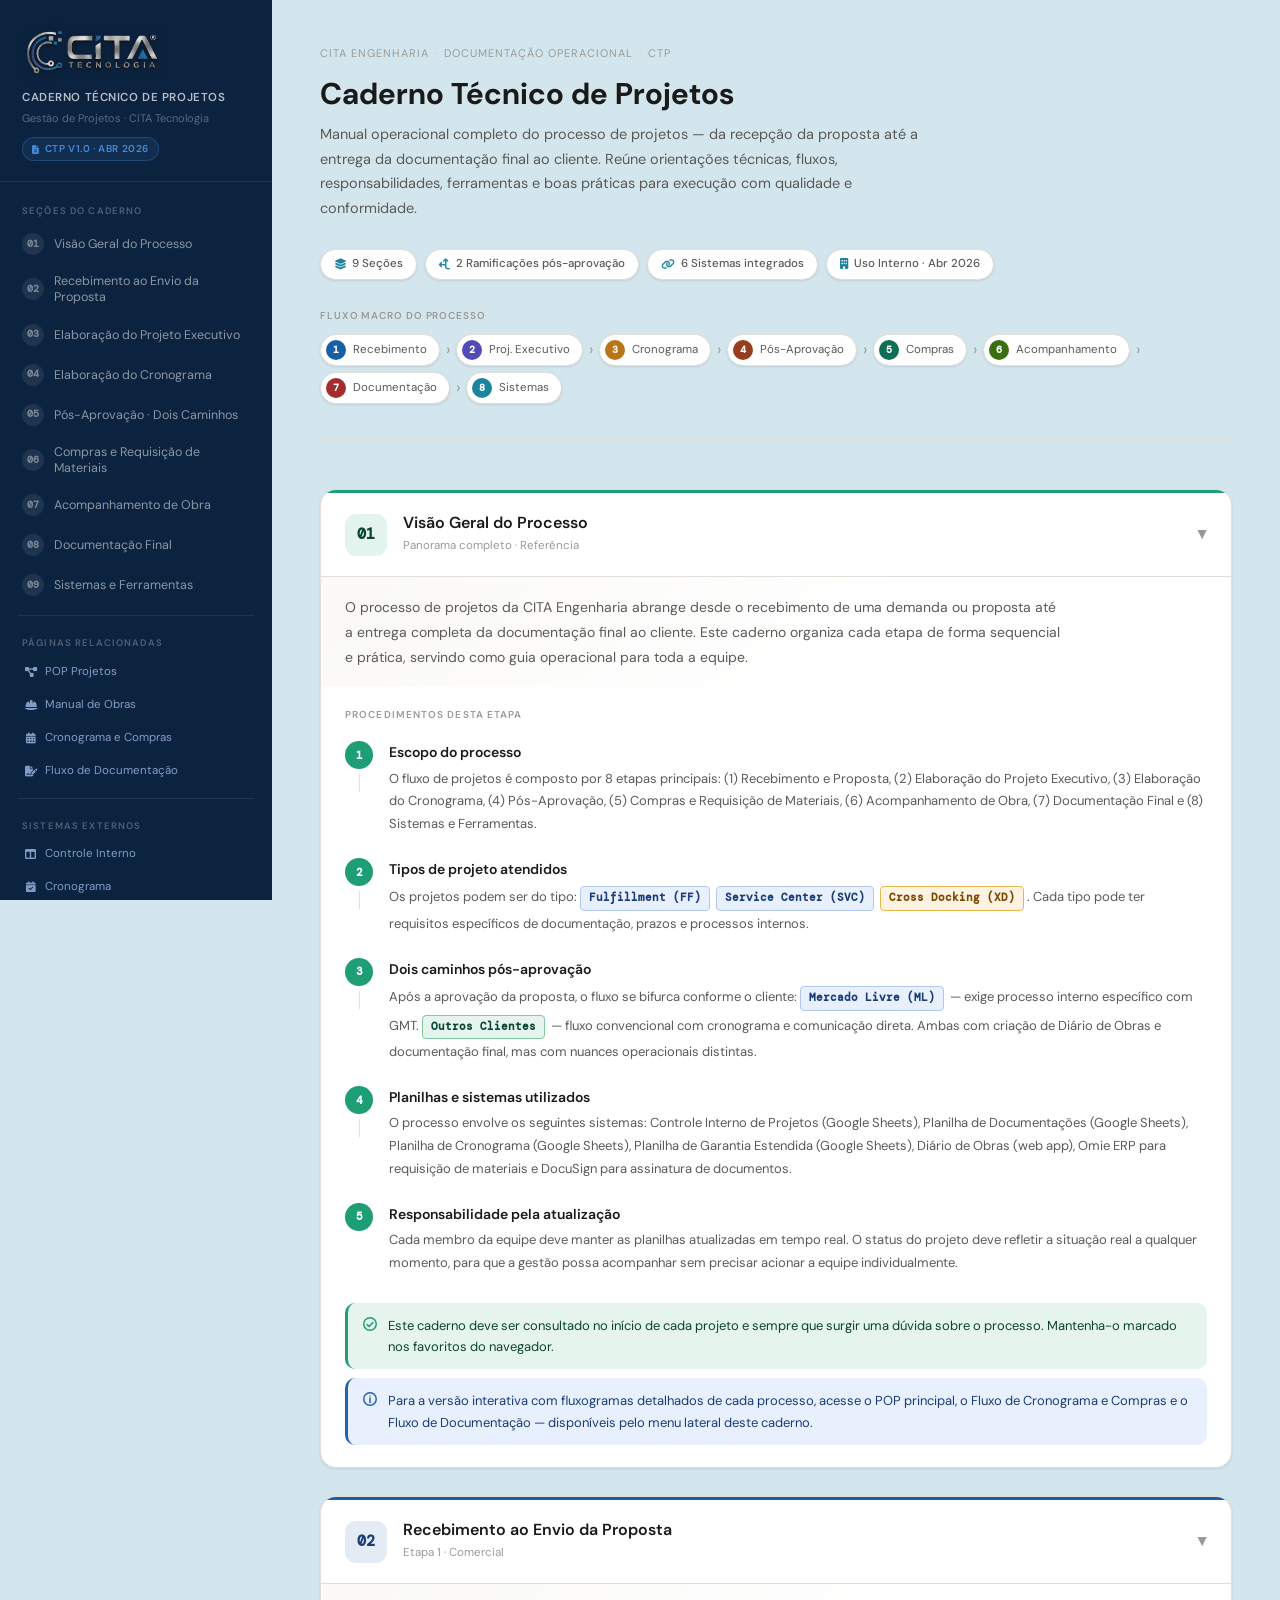
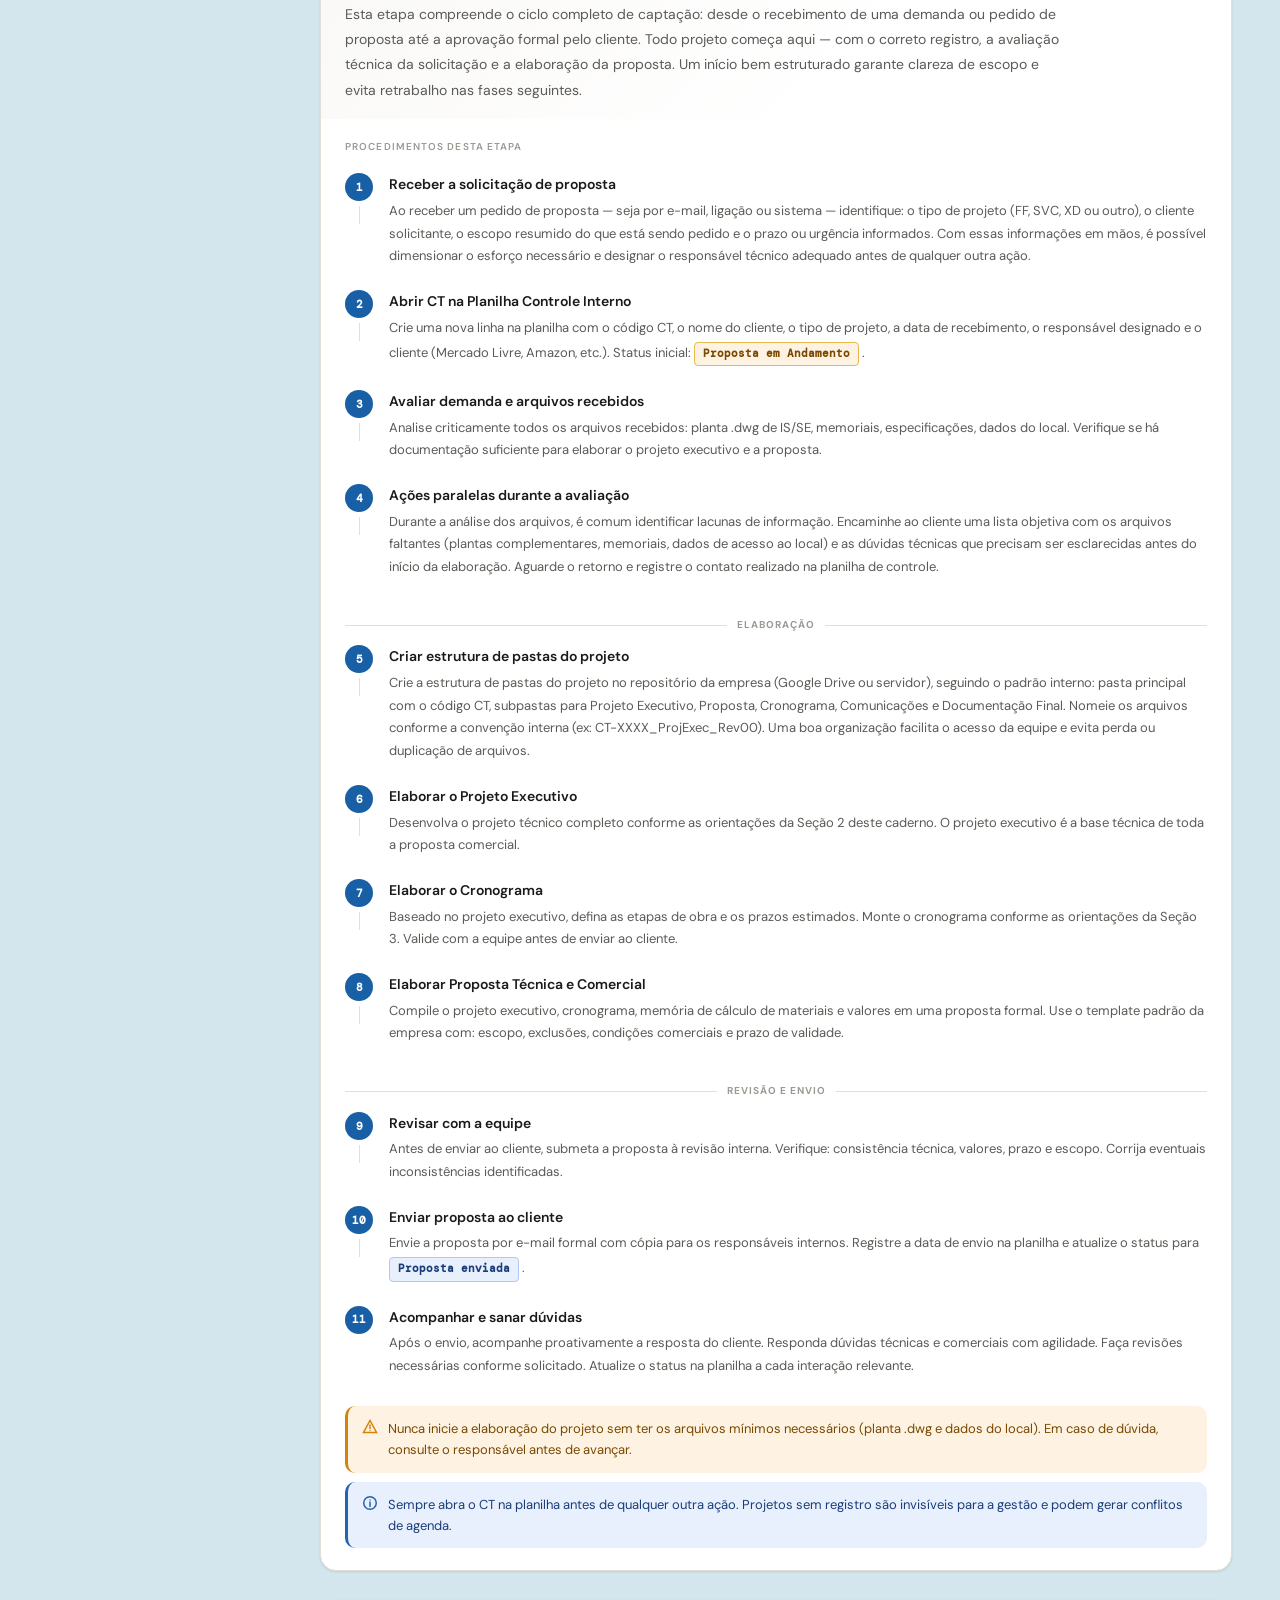
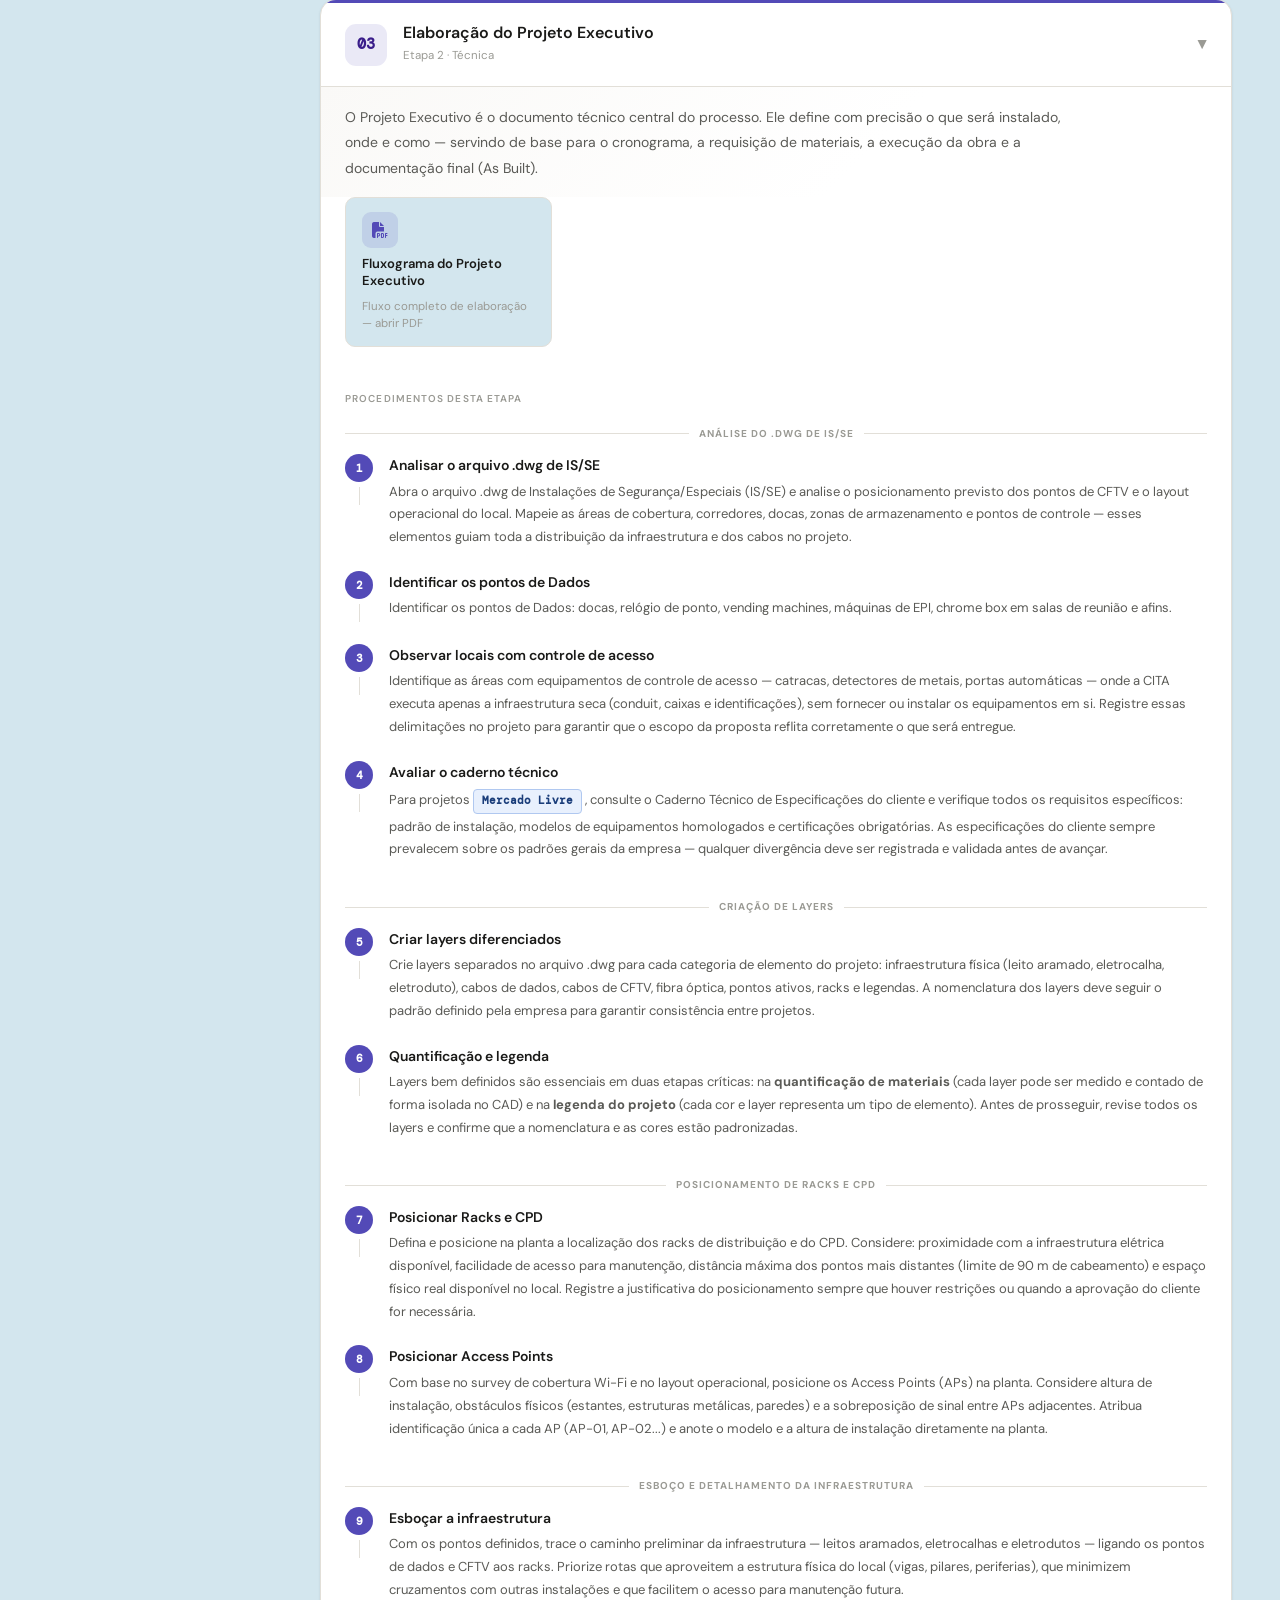
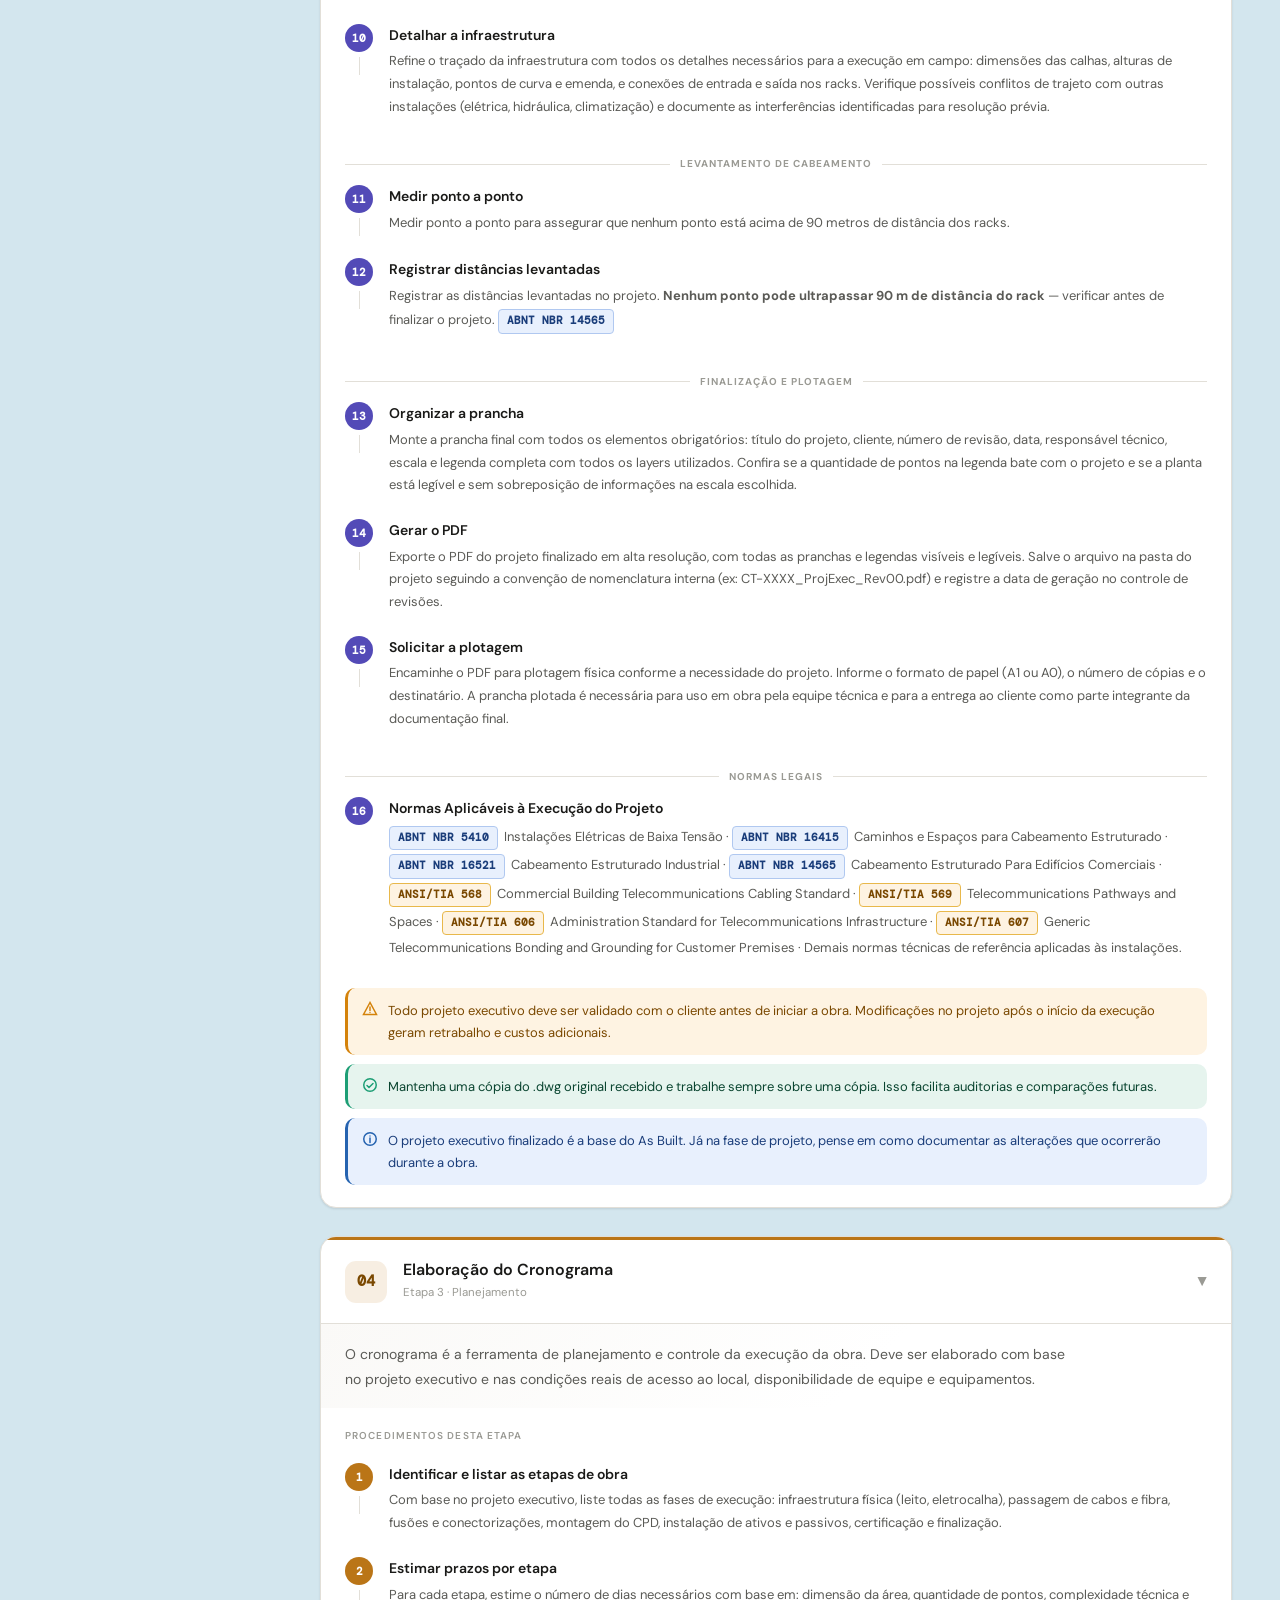
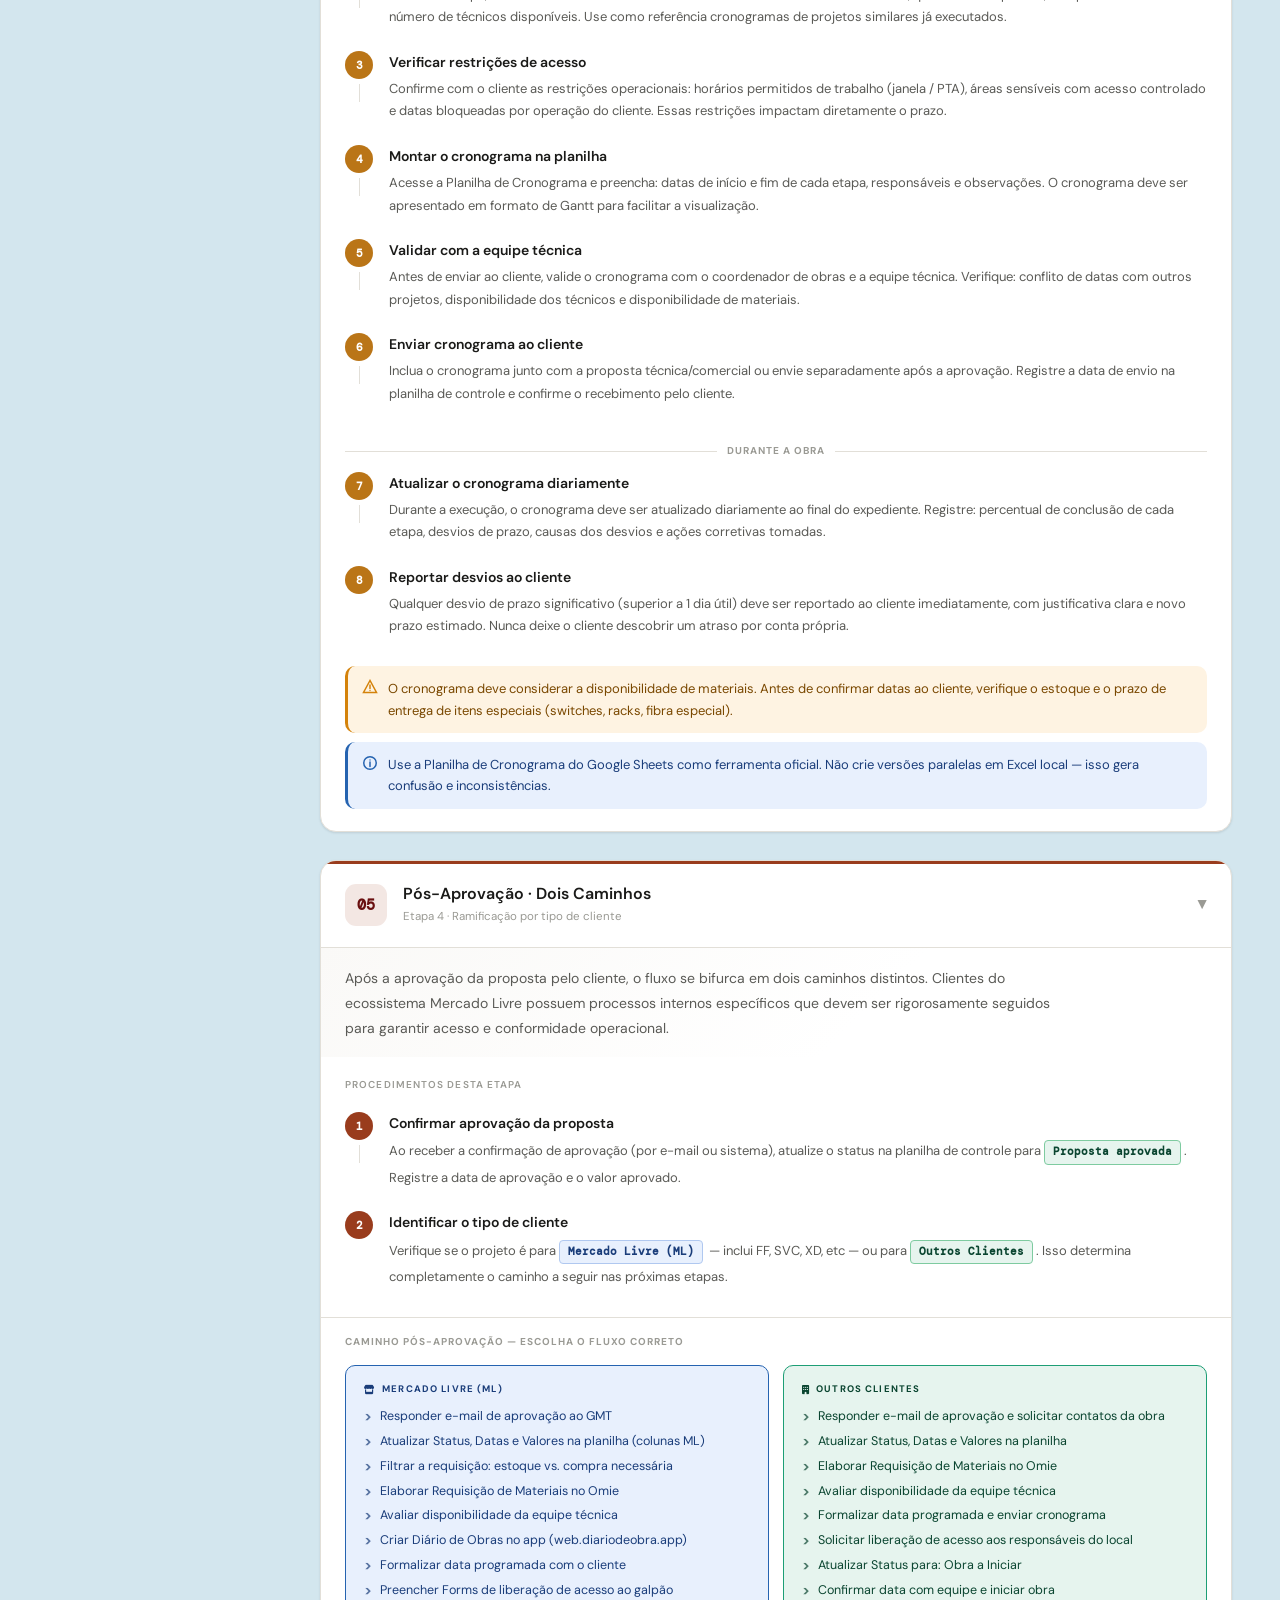
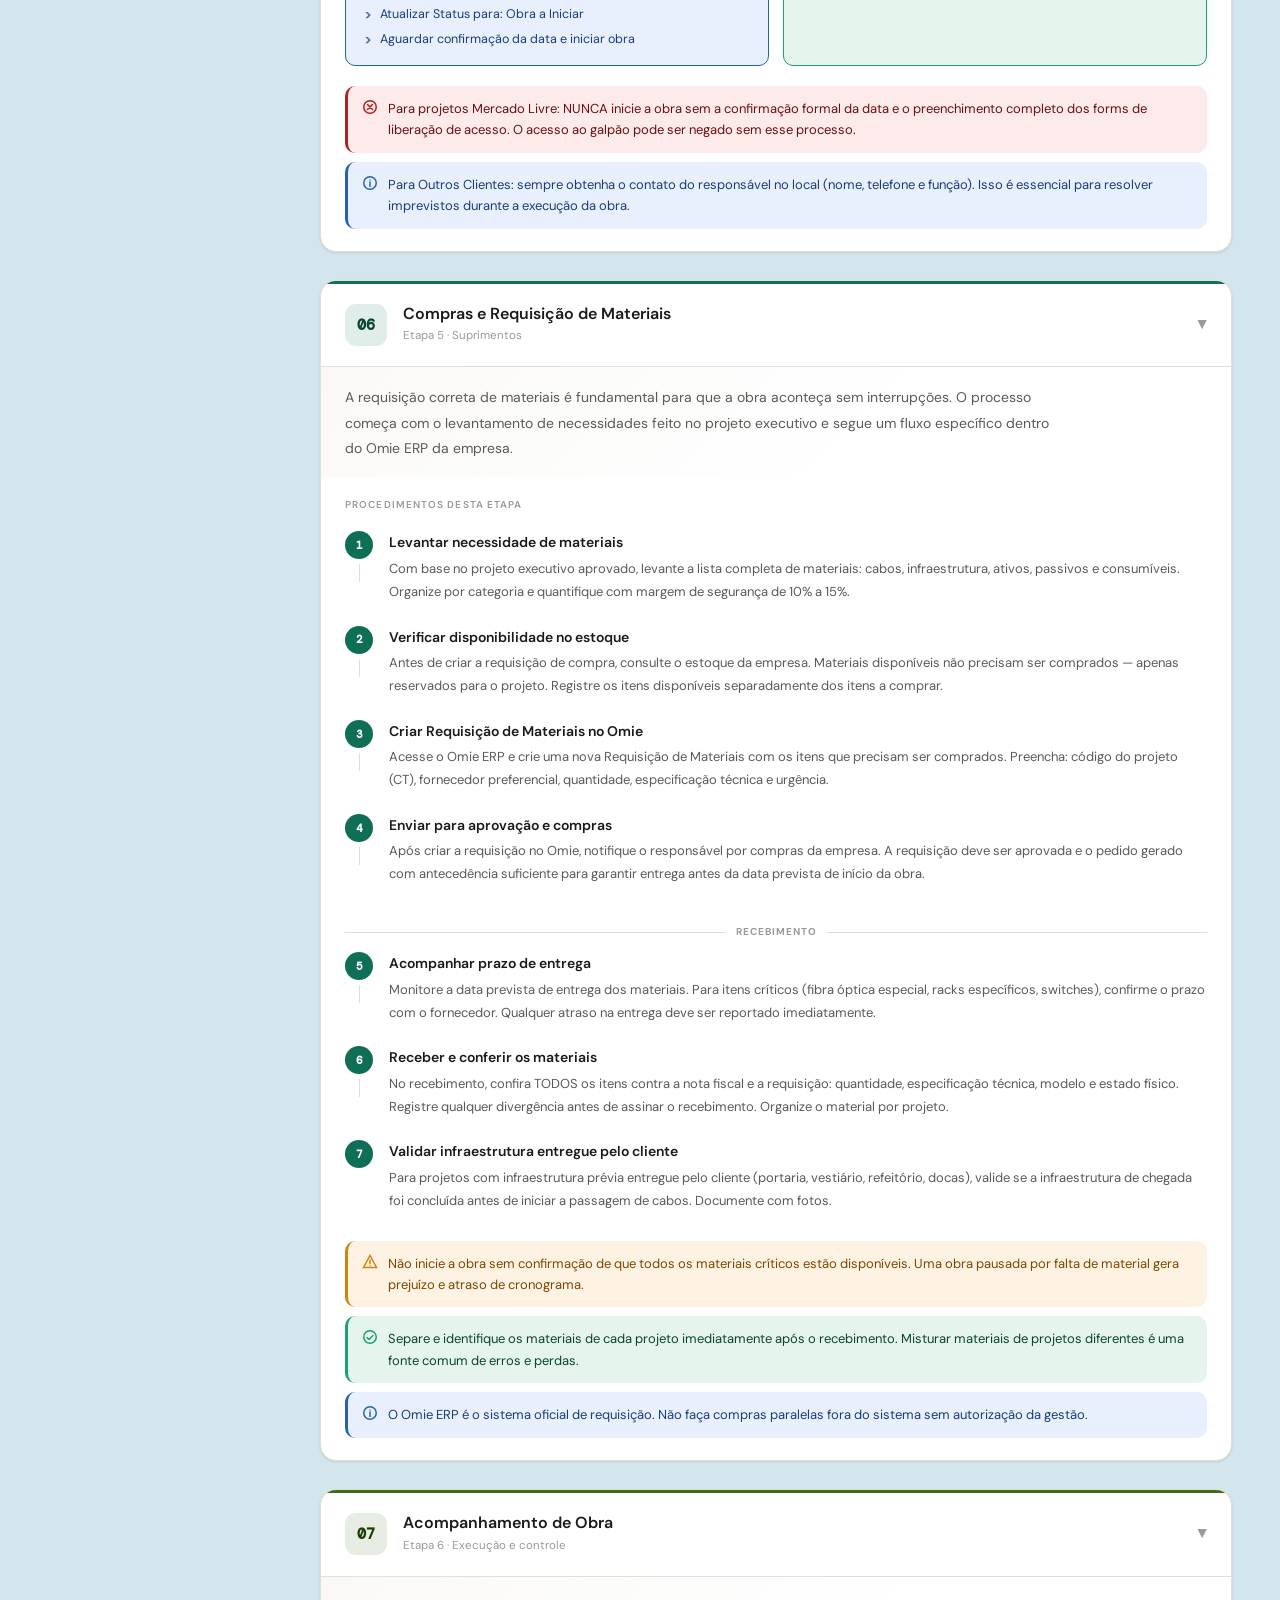
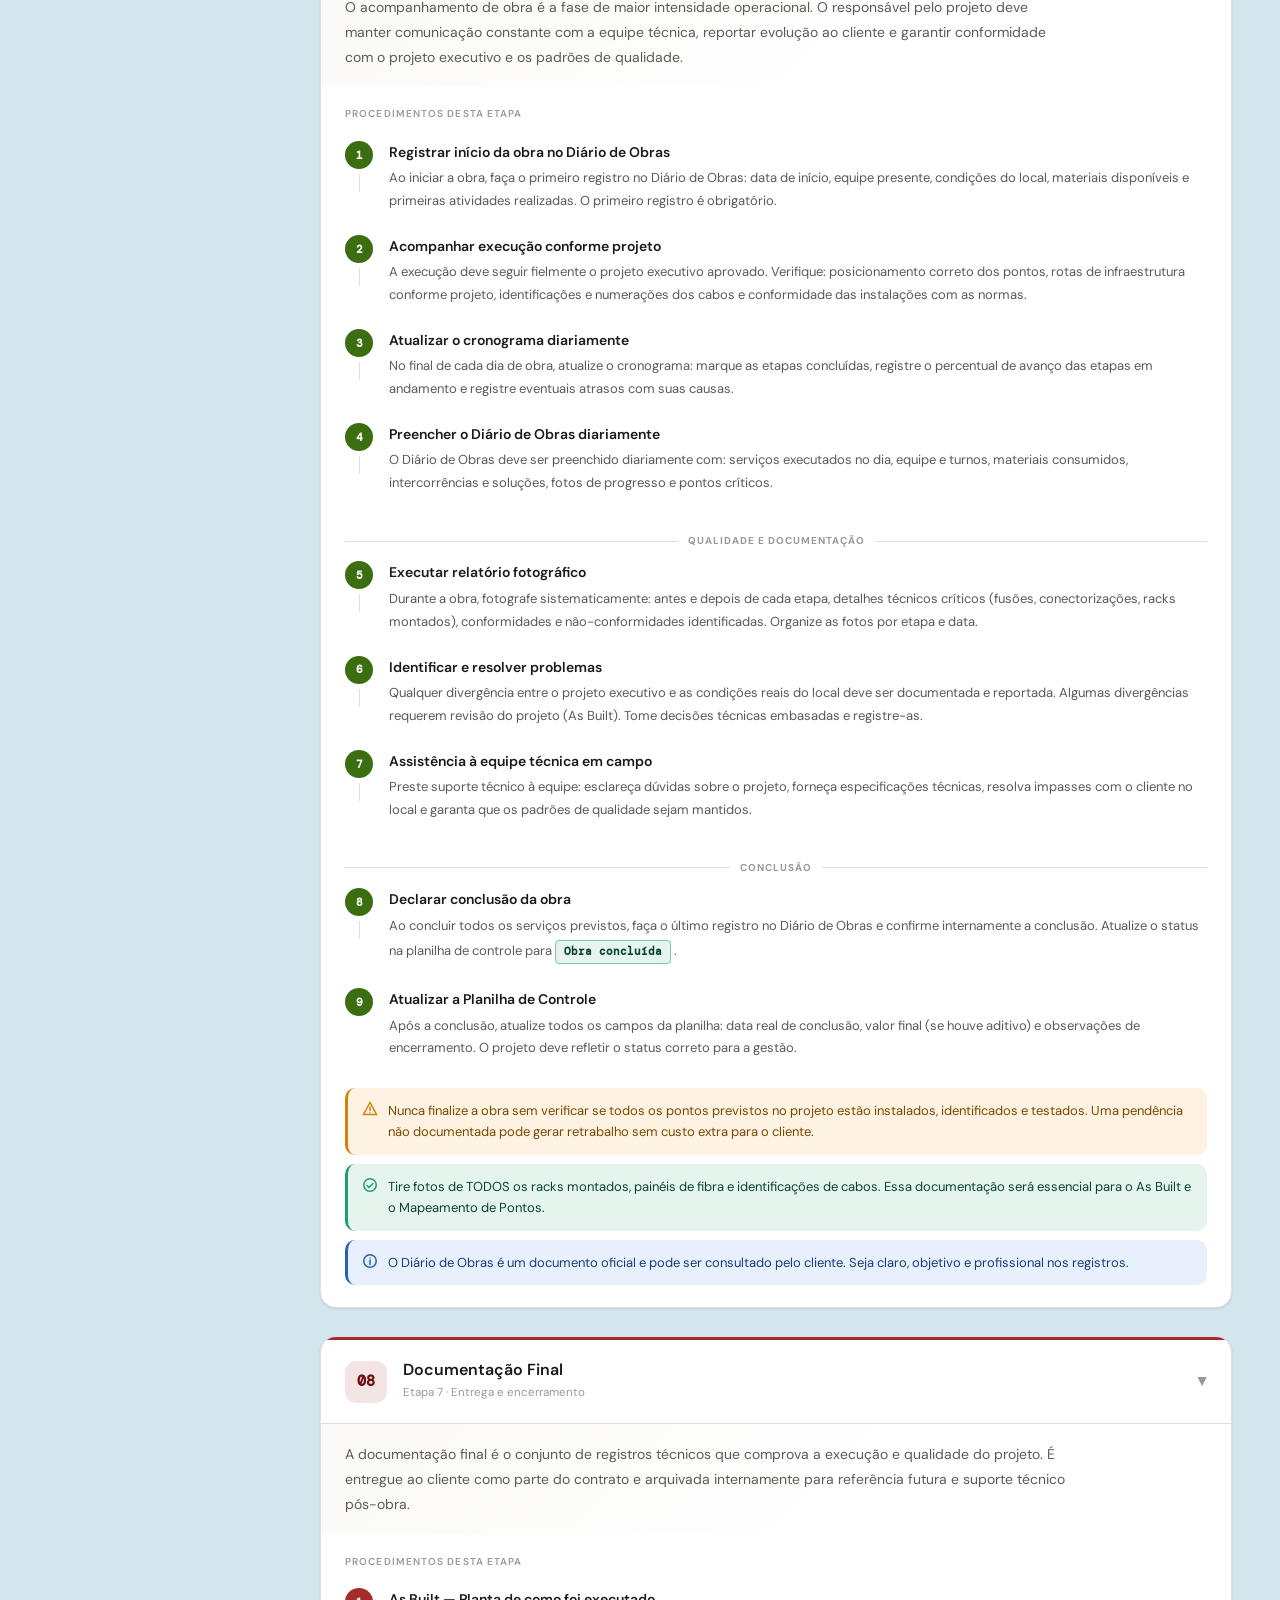
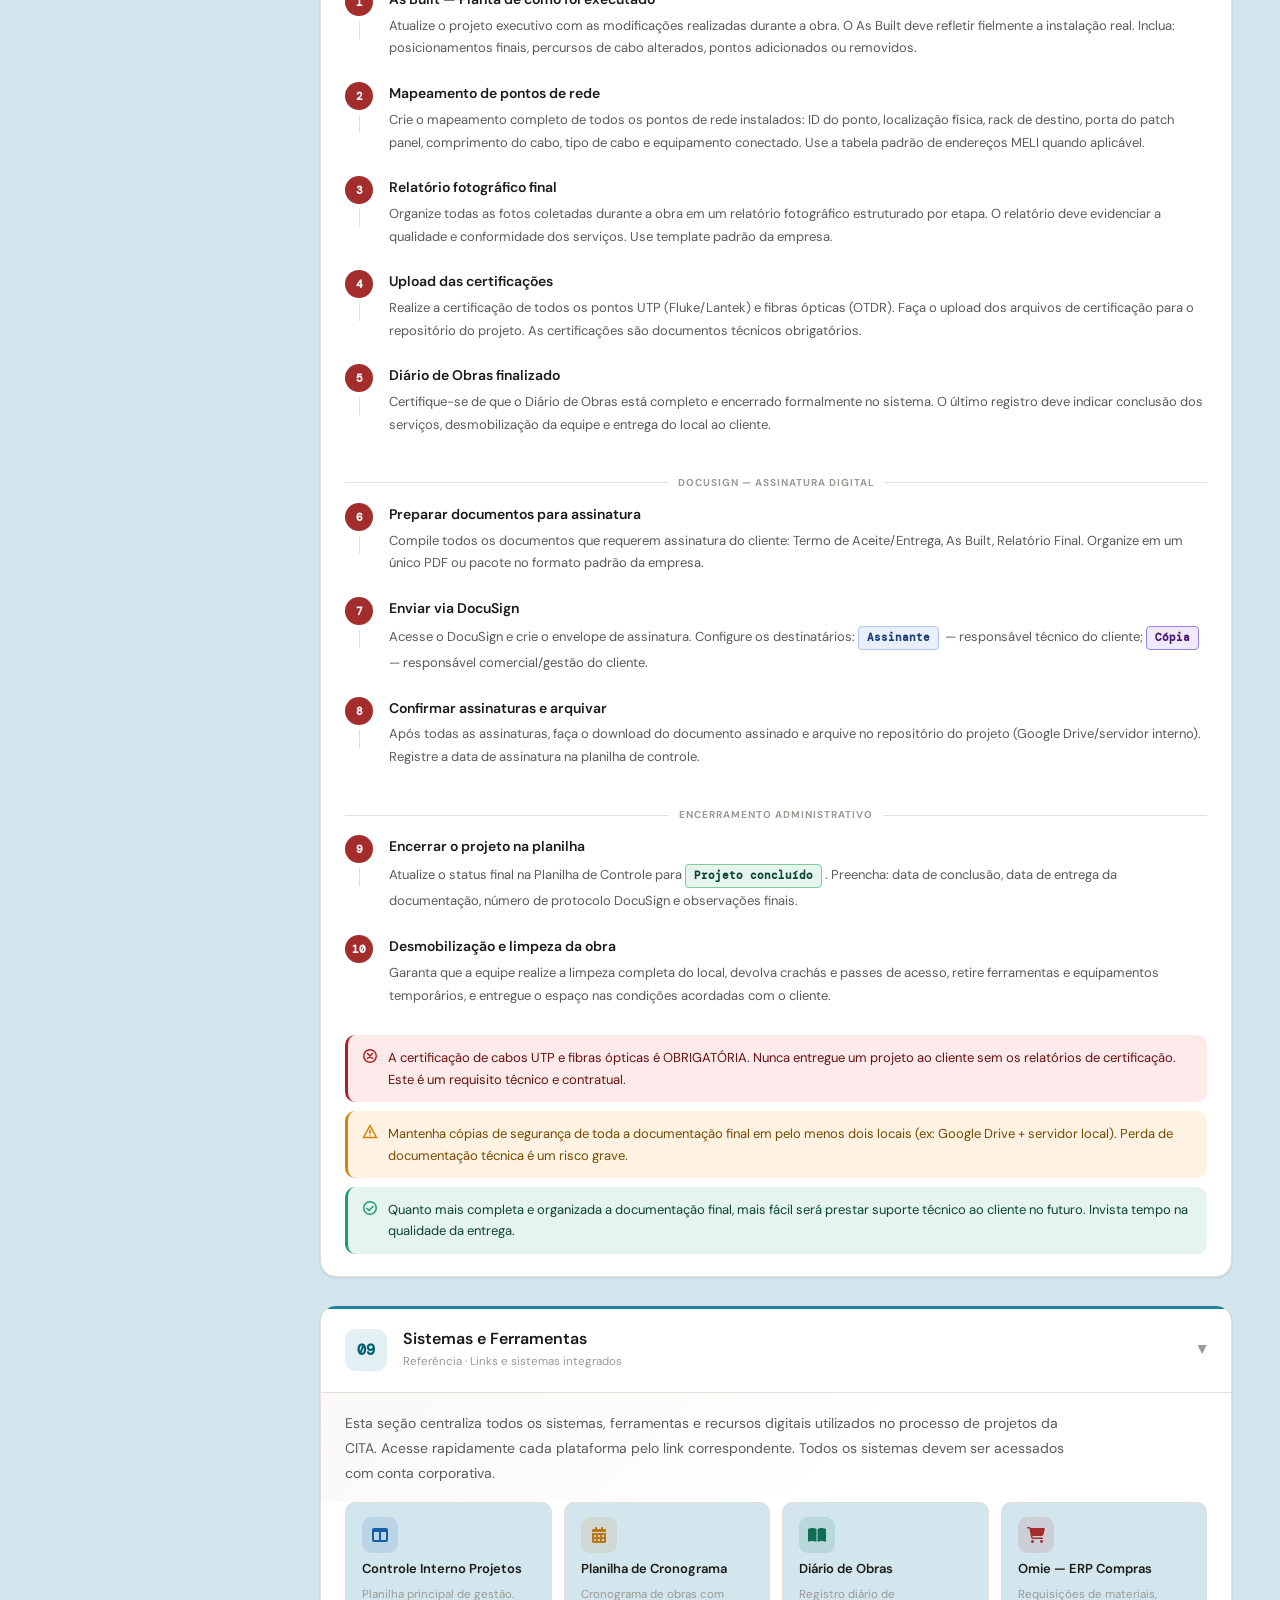
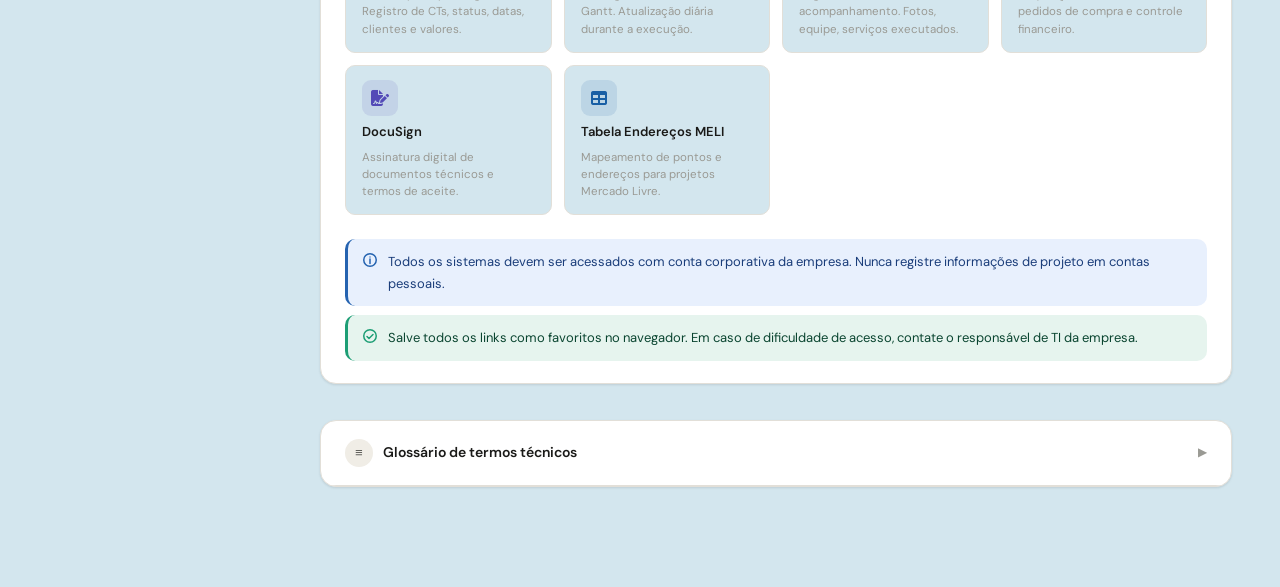
==== commit 15f3229a: "Attv1" ====
--- a/CTP.html
+++ b/CTP.html
@@ -925,7 +925,7 @@
     <div class="nav-divider"></div>
 
     <div class="nav-label">Páginas Relacionadas</div>
-    <a href="pop_projetos_final.html" class="nav-link-ext">
+    <a href="https://popprojetoscita.github.io/" class="nav-link-ext">
       <i class="fa-solid fa-diagram-project"></i> POP Projetos
     </a>
     <a href="ManualImplantacaoObras.html" class="nav-link-ext">
@@ -1071,7 +1071,7 @@
     ],
     alertas: [
       { tipo: "tip", msg: "Este caderno deve ser consultado no início de cada projeto e sempre que surgir uma dúvida sobre o processo. Mantenha-o marcado nos favoritos do navegador." },
-      { tipo: "info", msg: "Para a versão interativa com fluxogramas detalhados, acesse: pop_projetos_final.html (POP principal), fluxoCronoCompras.html e fluxoDocs.html." }
+      { tipo: "info", msg: "Para a versão interativa com fluxogramas detalhados de cada processo, acesse o POP principal, o Fluxo de Cronograma e Compras e o Fluxo de Documentação — disponíveis pelo menu lateral deste caderno." }
     ]
   },
 
@@ -1082,11 +1082,11 @@
     corBg: "rgba(24,95,165,0.12)",
     corTexto: "#1a3d7a",
     meta: "Etapa 1 · Comercial",
-    intro: "Esta etapa cobre todo do processo: desde o recebimento de uma demanda ou pedido de proposta até a aprovação formal pelo cliente. Todo projeto começa aqui, com o correto registro e avaliação da solicitação.",
+    intro: "Esta etapa compreende o ciclo completo de captação: desde o recebimento de uma demanda ou pedido de proposta até a aprovação formal pelo cliente. Todo projeto começa aqui — com o correto registro, a avaliação técnica da solicitação e a elaboração da proposta. Um início bem estruturado garante clareza de escopo e evita retrabalho nas fases seguintes.",
     itens: [
       {
         titulo: "Receber a solicitação de proposta",
-        desc: "Ao receber um pedido de proposta, identifique o tipo de projeto (FF, SVC, XD, etc), o cliente solicitante e o que está sendo solicitado."
+        desc: "Ao receber um pedido de proposta — seja por e-mail, ligação ou sistema — identifique: o tipo de projeto (FF, SVC, XD ou outro), o cliente solicitante, o escopo resumido do que está sendo pedido e o prazo ou urgência informados. Com essas informações em mãos, é possível dimensionar o esforço necessário e designar o responsável técnico adequado antes de qualquer outra ação."
       },
       {
         titulo: "Abrir CT na Planilha Controle Interno",
@@ -1098,12 +1098,12 @@
       },
       {
         titulo: "Ações paralelas durante a avaliação",
-        desc: "Durante a avaliação, podem ser necessárias ações simultâneas: Solicitar arquivos complementares ao cliente ou enviar dúvidas ao cliente para esclarecimento técnico."
+        desc: "Durante a análise dos arquivos, é comum identificar lacunas de informação. Encaminhe ao cliente uma lista objetiva com os arquivos faltantes (plantas complementares, memoriais, dados de acesso ao local) e as dúvidas técnicas que precisam ser esclarecidas antes do início da elaboração. Aguarde o retorno e registre o contato realizado na planilha de controle."
       },
       { separador: "Elaboração" },
       {
         titulo: "Criar estrutura de pastas do projeto",
-        desc: "Organize os arquivos do projeto nas pastas padrão da empresa antes de iniciar a elaboração."
+        desc: "Crie a estrutura de pastas do projeto no repositório da empresa (Google Drive ou servidor), seguindo o padrão interno: pasta principal com o código CT, subpastas para Projeto Executivo, Proposta, Cronograma, Comunicações e Documentação Final. Nomeie os arquivos conforme a convenção interna (ex: CT-XXXX_ProjExec_Rev00). Uma boa organização facilita o acesso da equipe e evita perda ou duplicação de arquivos."
       },
       {
         titulo: "Elaborar o Projeto Executivo",
@@ -1149,7 +1149,7 @@
       { separador: "Análise do .dwg de IS/SE" },
       {
         titulo: "Analisar o arquivo .dwg de IS/SE",
-        desc: "Analisar o arquivo .dwg de IS/SE com o posicionamento dos pontos de CFTV e layout da operação."
+        desc: "Abra o arquivo .dwg de Instalações de Segurança/Especiais (IS/SE) e analise o posicionamento previsto dos pontos de CFTV e o layout operacional do local. Mapeie as áreas de cobertura, corredores, docas, zonas de armazenamento e pontos de controle — esses elementos guiam toda a distribuição da infraestrutura e dos cabos no projeto."
       },
       {
         titulo: "Identificar os pontos de Dados",
@@ -1157,38 +1157,38 @@
       },
       {
         titulo: "Observar locais com controle de acesso",
-        desc: "Observar locais com equipamentos de controle de acesso para os quais executamos apenas infraestrutura seca (catracas, detectores de metais, portas automáticas)."
+        desc: "Identifique as áreas com equipamentos de controle de acesso — catracas, detectores de metais, portas automáticas — onde a CITA executa apenas a infraestrutura seca (conduit, caixas e identificações), sem fornecer ou instalar os equipamentos em si. Registre essas delimitações no projeto para garantir que o escopo da proposta reflita corretamente o que será entregue."
       },
       {
         titulo: "Avaliar o caderno técnico",
-        desc: "Avaliar o caderno técnico e suas especificações. <span class='step-tag blue'>Mercado Livre</span>"
+        desc: "Para projetos <span class='step-tag blue'>Mercado Livre</span>, consulte o Caderno Técnico de Especificações do cliente e verifique todos os requisitos específicos: padrão de instalação, modelos de equipamentos homologados e certificações obrigatórias. As especificações do cliente sempre prevalecem sobre os padrões gerais da empresa — qualquer divergência deve ser registrada e validada antes de avançar."
       },
       { separador: "Criação de Layers" },
       {
         titulo: "Criar layers diferenciados",
-        desc: "Criar layers que diferenciem os elementos do projeto."
+        desc: "Crie layers separados no arquivo .dwg para cada categoria de elemento do projeto: infraestrutura física (leito aramado, eletrocalha, eletroduto), cabos de dados, cabos de CFTV, fibra óptica, pontos ativos, racks e legendas. A nomenclatura dos layers deve seguir o padrão definido pela empresa para garantir consistência entre projetos."
       },
       {
         titulo: "Quantificação e legenda",
-        desc: "Essencial para o momento de quantificação e para a legenda do projeto. <strong>Muito importante</strong> — layers bem definidos evitam erros de quantificação e facilitam a leitura da legenda."
+        desc: "Layers bem definidos são essenciais em duas etapas críticas: na <strong>quantificação de materiais</strong> (cada layer pode ser medido e contado de forma isolada no CAD) e na <strong>legenda do projeto</strong> (cada cor e layer representa um tipo de elemento). Antes de prosseguir, revise todos os layers e confirme que a nomenclatura e as cores estão padronizadas."
       },
       { separador: "Posicionamento de Racks e CPD" },
       {
         titulo: "Posicionar Racks e CPD",
-        desc: "Posicionar os Racks de acesso e o CPD na planta."
+        desc: "Defina e posicione na planta a localização dos racks de distribuição e do CPD. Considere: proximidade com a infraestrutura elétrica disponível, facilidade de acesso para manutenção, distância máxima dos pontos mais distantes (limite de 90 m de cabeamento) e espaço físico real disponível no local. Registre a justificativa do posicionamento sempre que houver restrições ou quando a aprovação do cliente for necessária."
       },
       {
         titulo: "Posicionar Access Points",
-        desc: "Avaliar o survey e posicionar os pontos de Access Points."
+        desc: "Com base no survey de cobertura Wi-Fi e no layout operacional, posicione os Access Points (APs) na planta. Considere altura de instalação, obstáculos físicos (estantes, estruturas metálicas, paredes) e a sobreposição de sinal entre APs adjacentes. Atribua identificação única a cada AP (AP-01, AP-02...) e anote o modelo e a altura de instalação diretamente na planta."
       },
       { separador: "Esboço e Detalhamento da Infraestrutura" },
       {
         titulo: "Esboçar a infraestrutura",
-        desc: "Esboçar o caminho da infraestrutura de acordo com a distribuição dos pontos de dados e CFTV."
+        desc: "Com os pontos definidos, trace o caminho preliminar da infraestrutura — leitos aramados, eletrocalhas e eletrodutos — ligando os pontos de dados e CFTV aos racks. Priorize rotas que aproveitem a estrutura física do local (vigas, pilares, periferias), que minimizem cruzamentos com outras instalações e que facilitem o acesso para manutenção futura."
       },
       {
         titulo: "Detalhar a infraestrutura",
-        desc: "Detalhar o caminho da infraestrutura e suas conexões com os pontos e racks."
+        desc: "Refine o traçado da infraestrutura com todos os detalhes necessários para a execução em campo: dimensões das calhas, alturas de instalação, pontos de curva e emenda, e conexões de entrada e saída nos racks. Verifique possíveis conflitos de trajeto com outras instalações (elétrica, hidráulica, climatização) e documente as interferências identificadas para resolução prévia."
       },
       { separador: "Levantamento de Cabeamento" },
       {
@@ -1202,15 +1202,15 @@
       { separador: "Finalização e Plotagem" },
       {
         titulo: "Organizar a prancha",
-        desc: "Organizar a prancha com escala, legenda e demais informações pertinentes ao projeto."
+        desc: "Monte a prancha final com todos os elementos obrigatórios: título do projeto, cliente, número de revisão, data, responsável técnico, escala e legenda completa com todos os layers utilizados. Confira se a quantidade de pontos na legenda bate com o projeto e se a planta está legível e sem sobreposição de informações na escala escolhida."
       },
       {
         titulo: "Gerar o PDF",
-        desc: "Gerar o PDF do projeto finalizado."
+        desc: "Exporte o PDF do projeto finalizado em alta resolução, com todas as pranchas e legendas visíveis e legíveis. Salve o arquivo na pasta do projeto seguindo a convenção de nomenclatura interna (ex: CT-XXXX_ProjExec_Rev00.pdf) e registre a data de geração no controle de revisões."
       },
       {
         titulo: "Solicitar a plotagem",
-        desc: "Solicitar a plotagem do projeto."
+        desc: "Encaminhe o PDF para plotagem física conforme a necessidade do projeto. Informe o formato de papel (A1 ou A0), o número de cópias e o destinatário. A prancha plotada é necessária para uso em obra pela equipe técnica e para a entrega ao cliente como parte integrante da documentação final."
       },
       { separador: "Normas Legais" },
       {
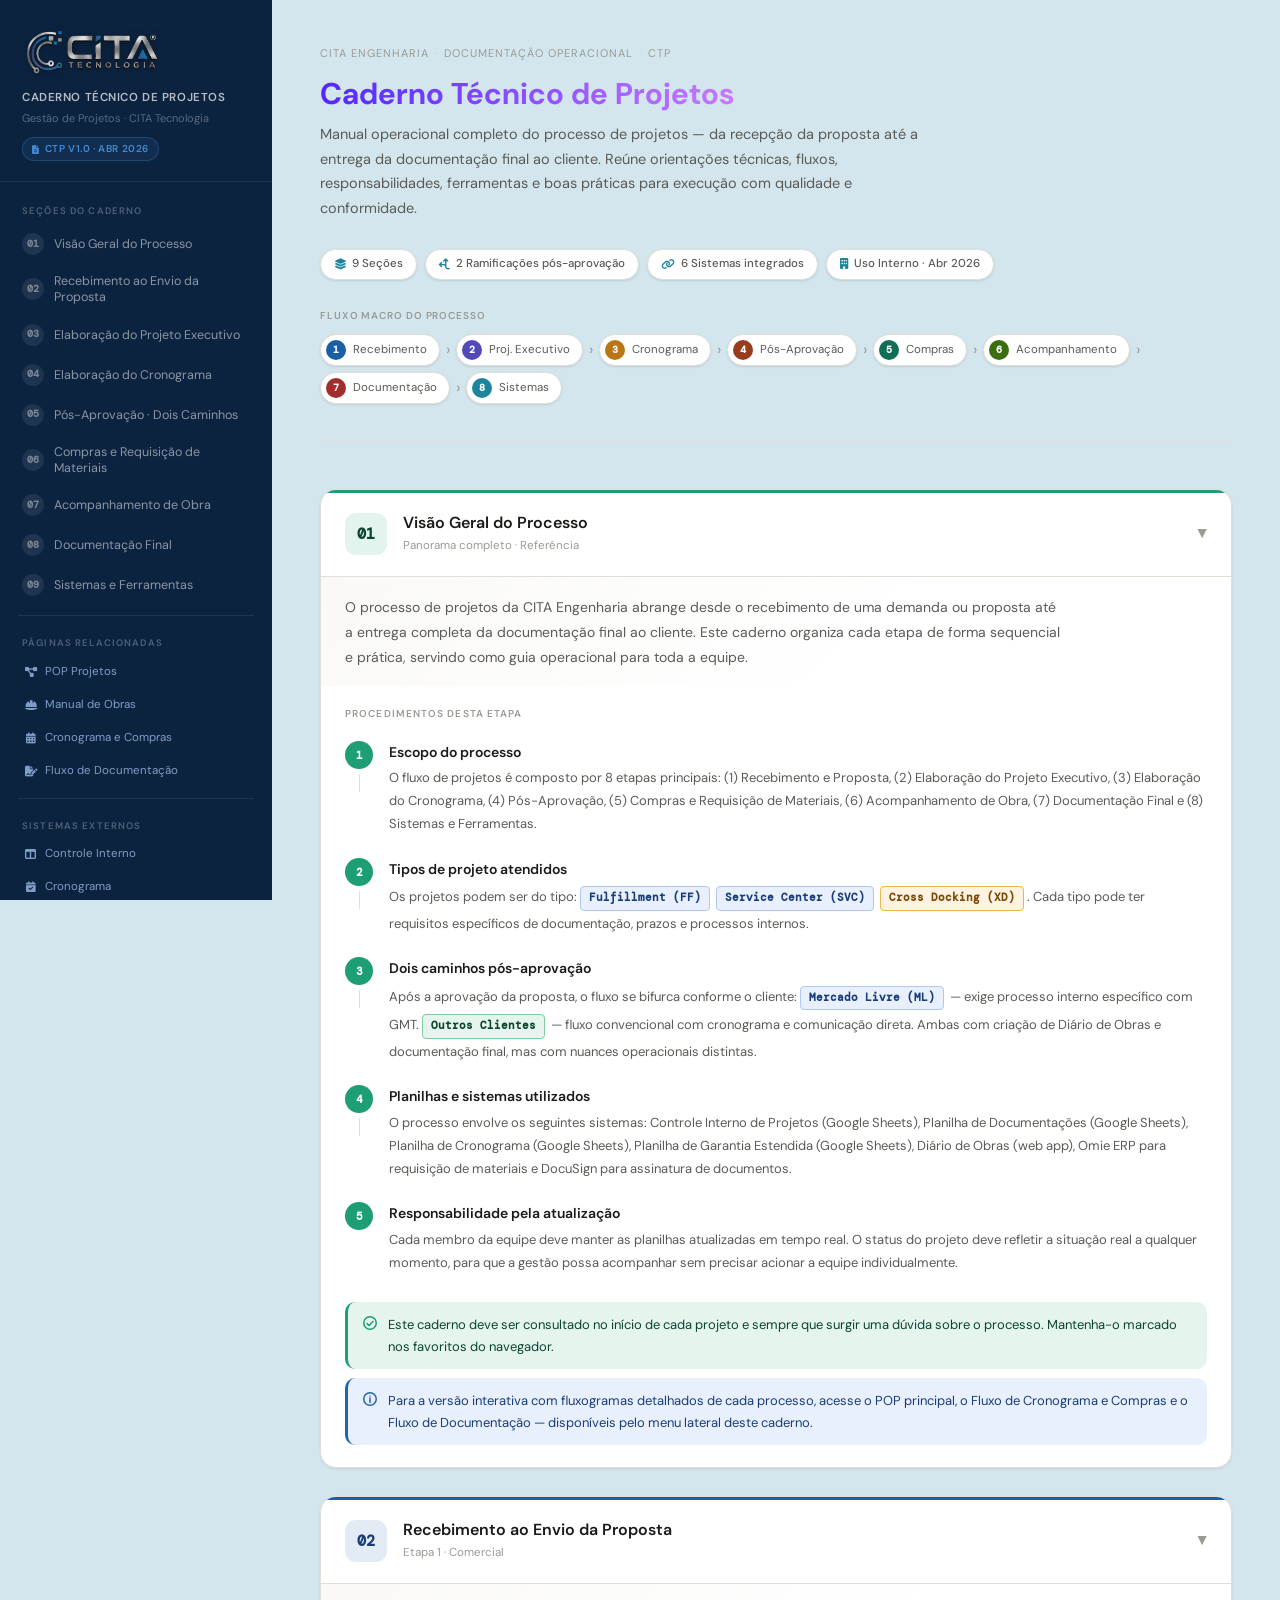
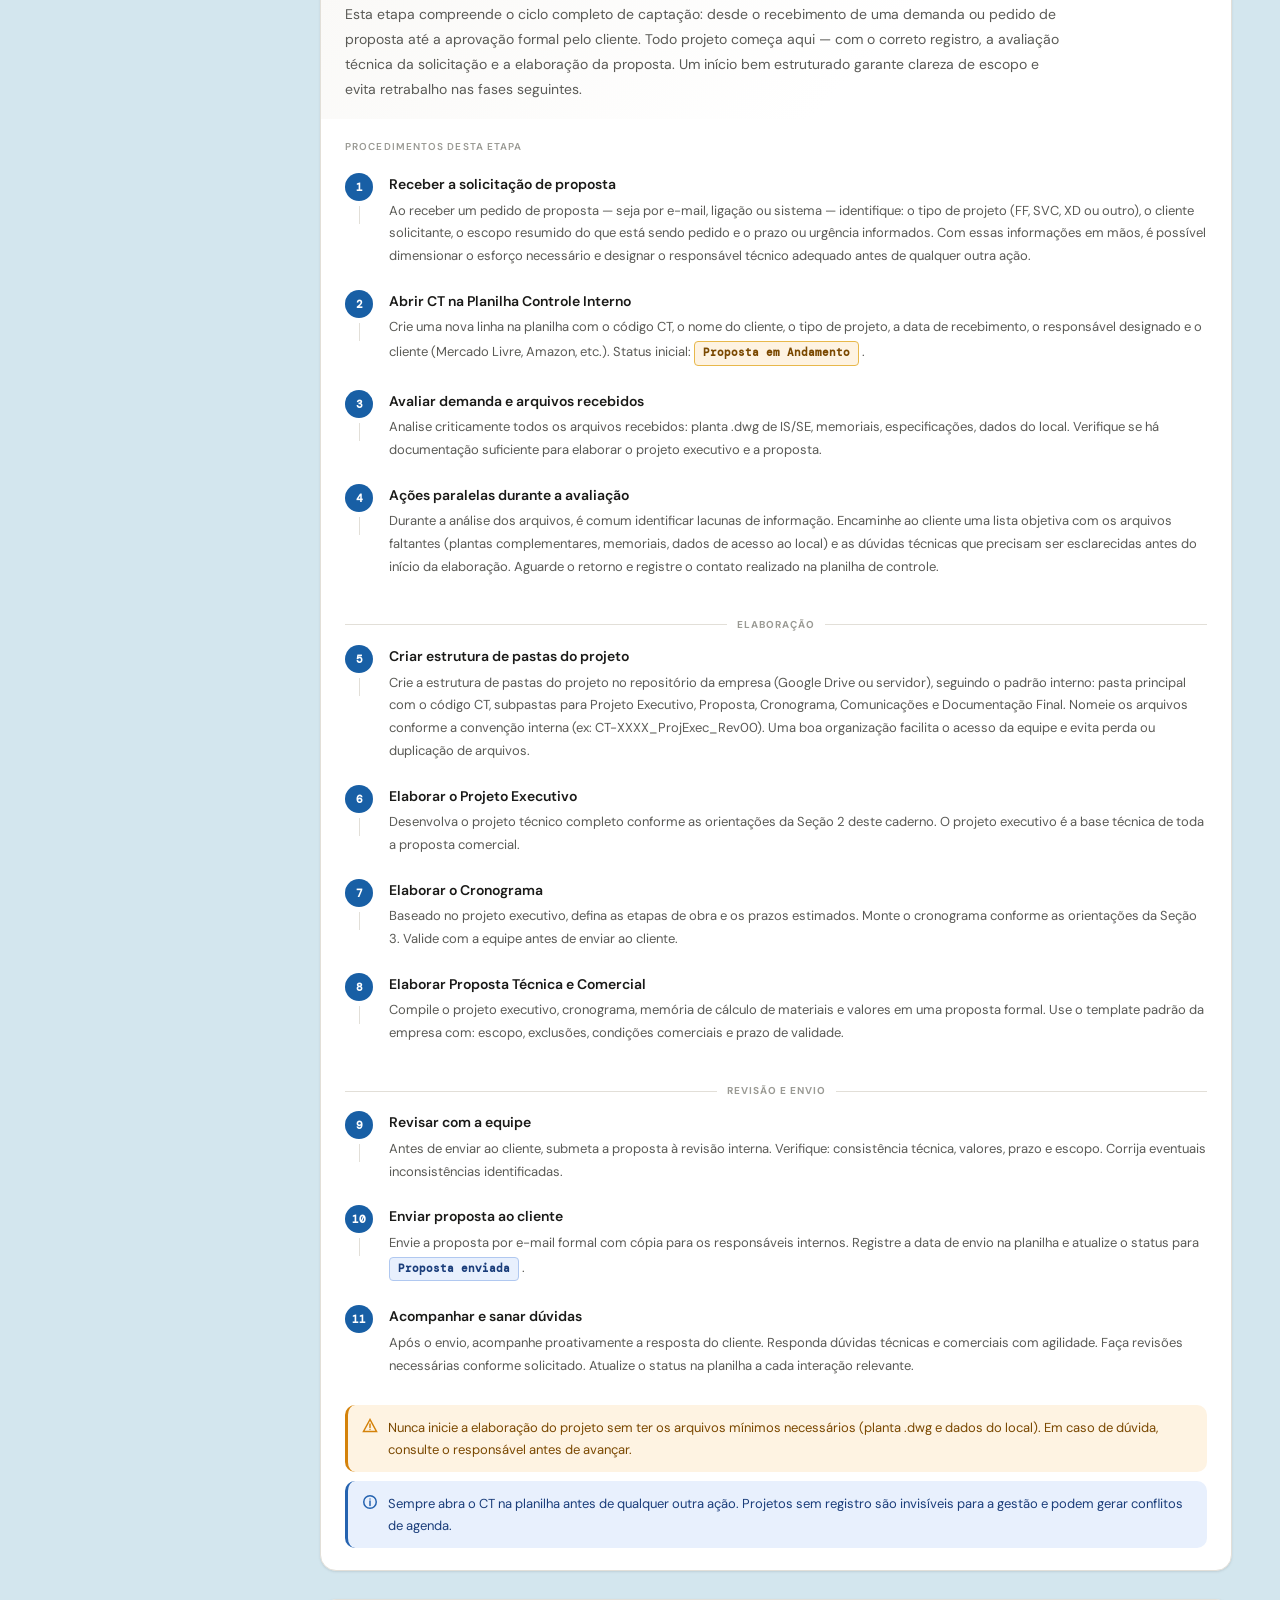
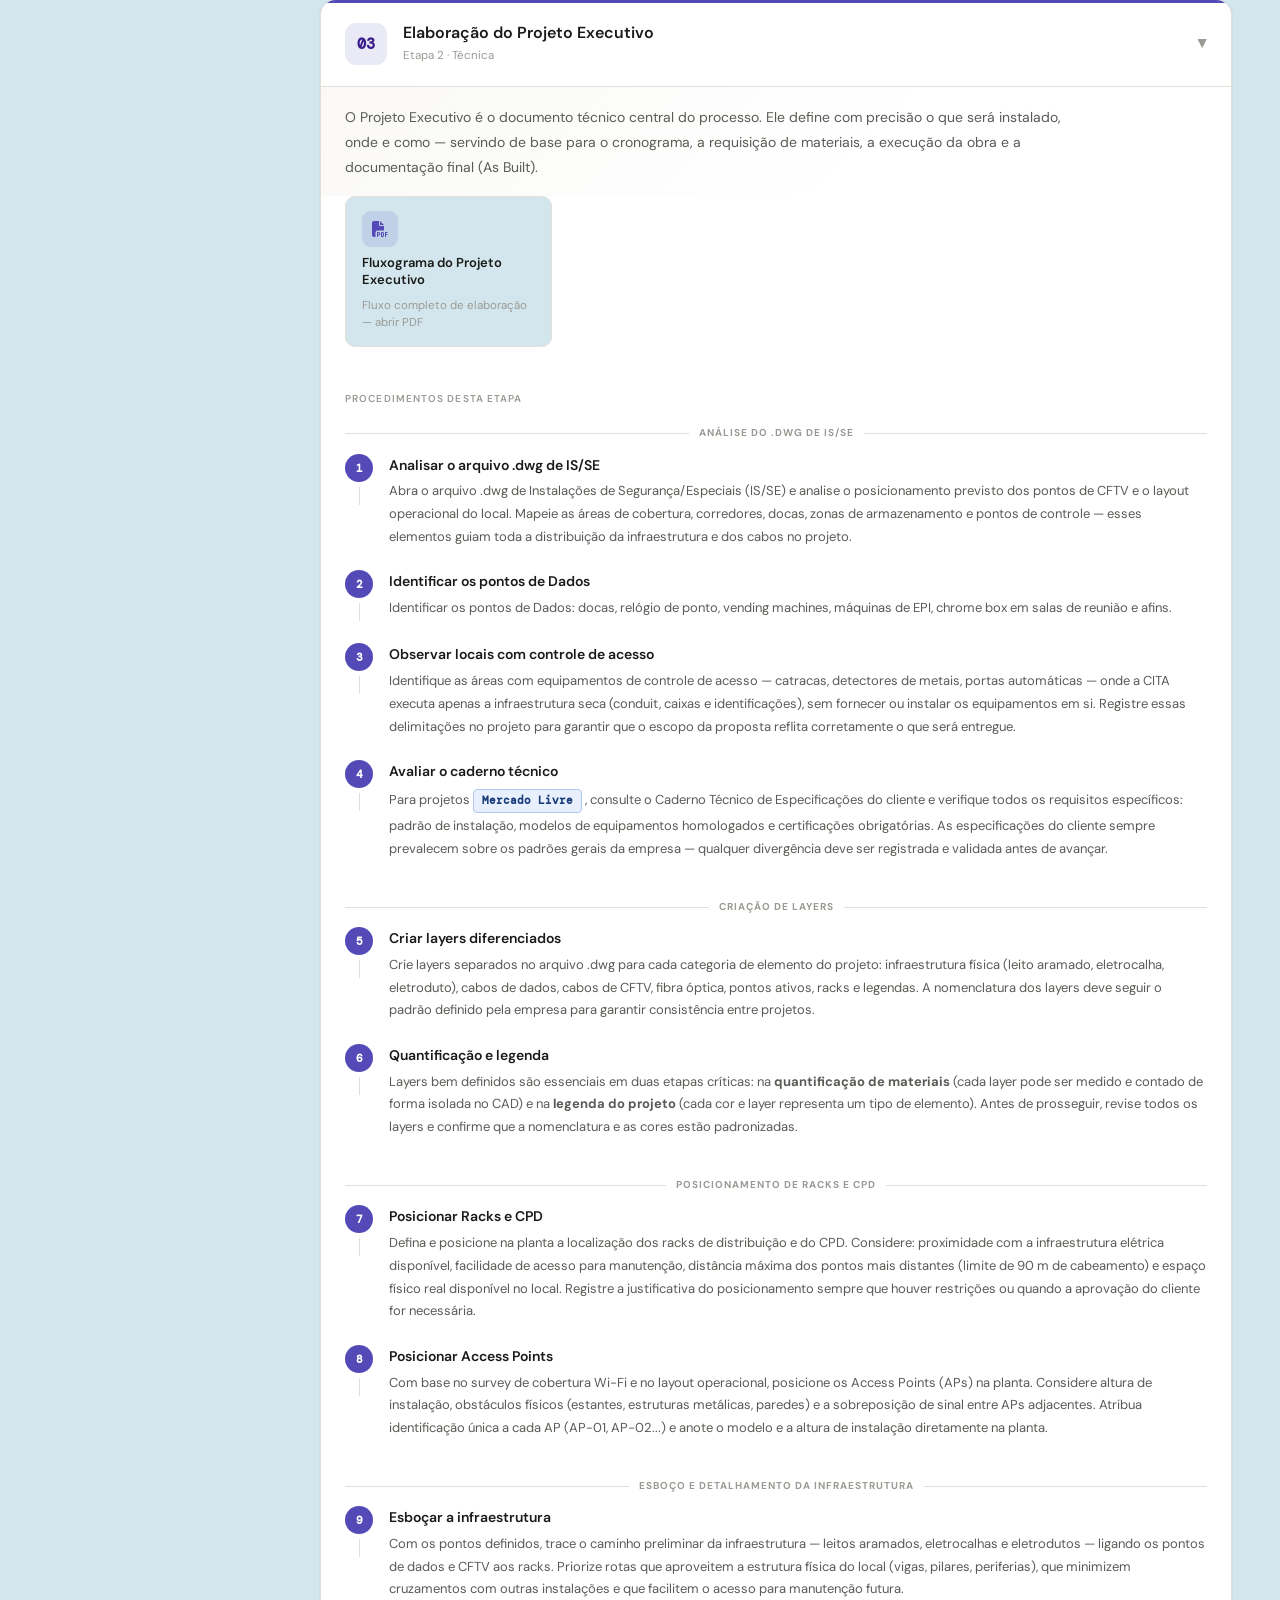
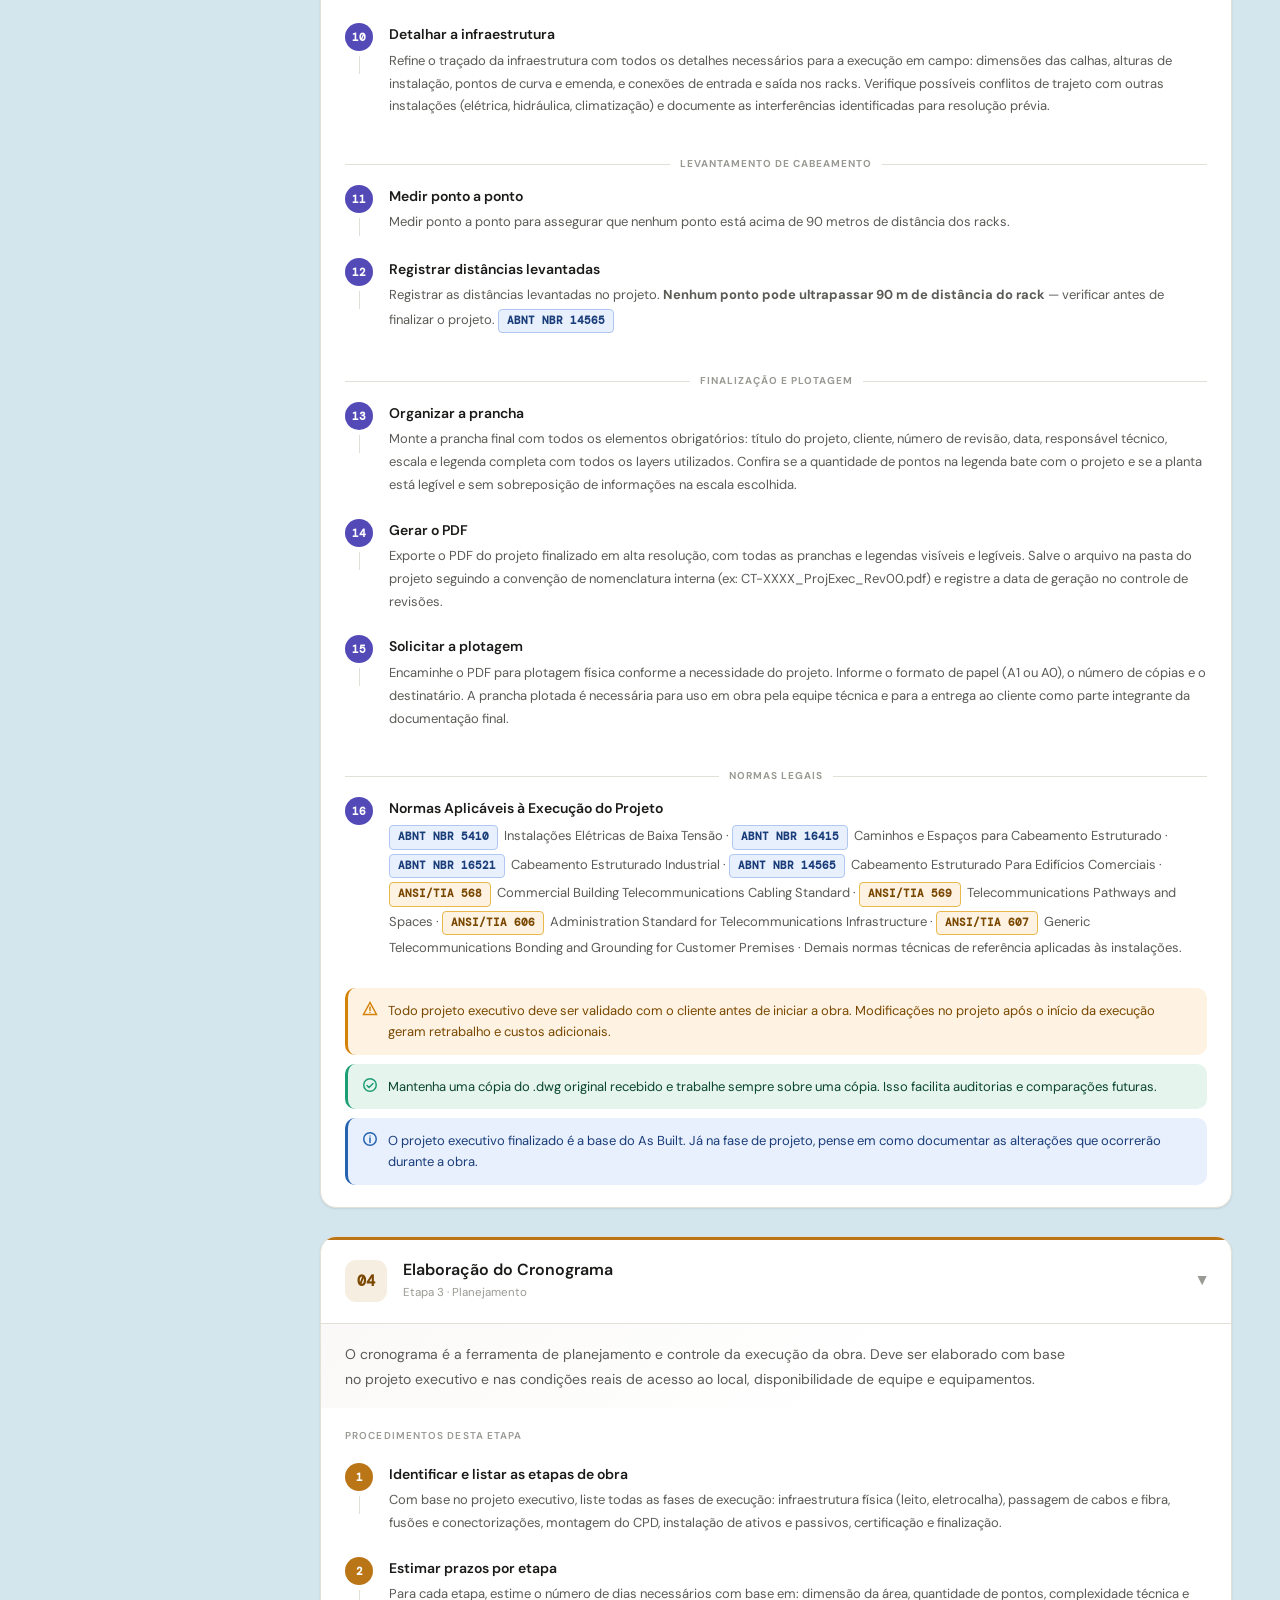
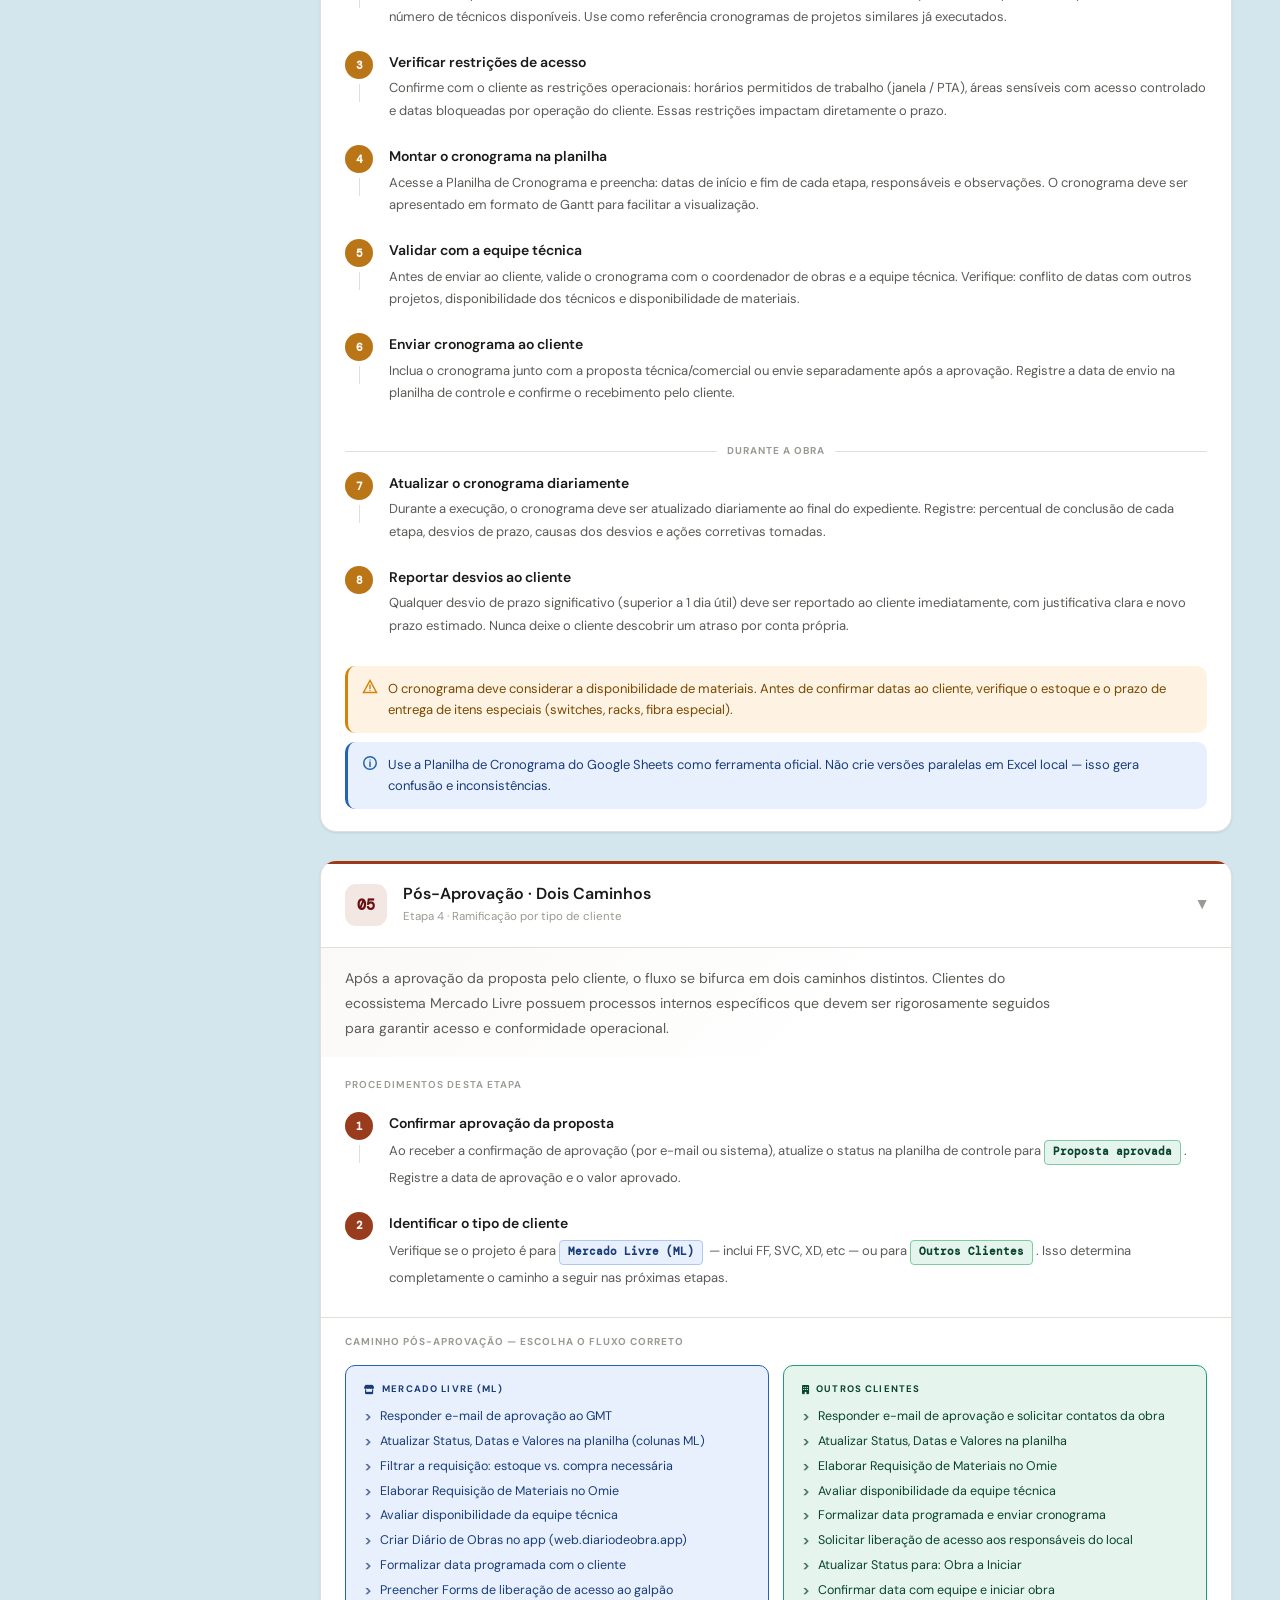
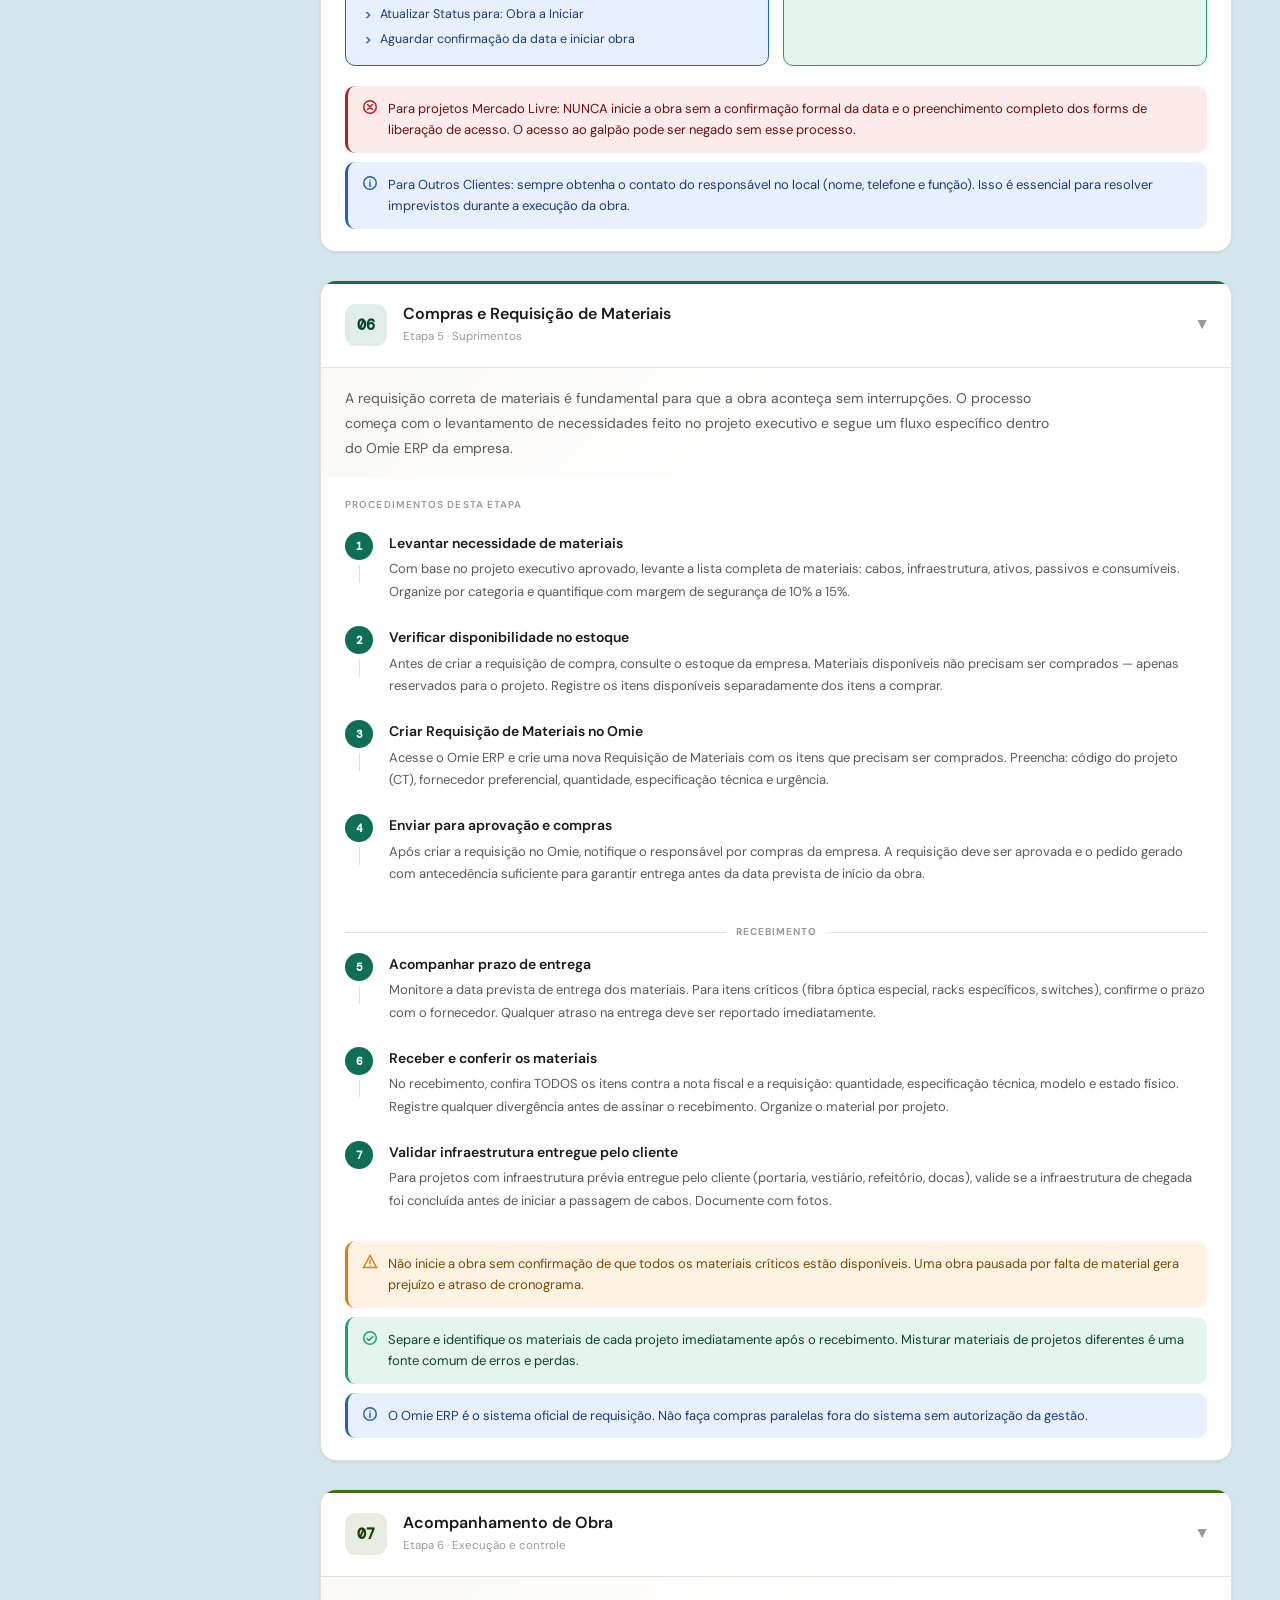
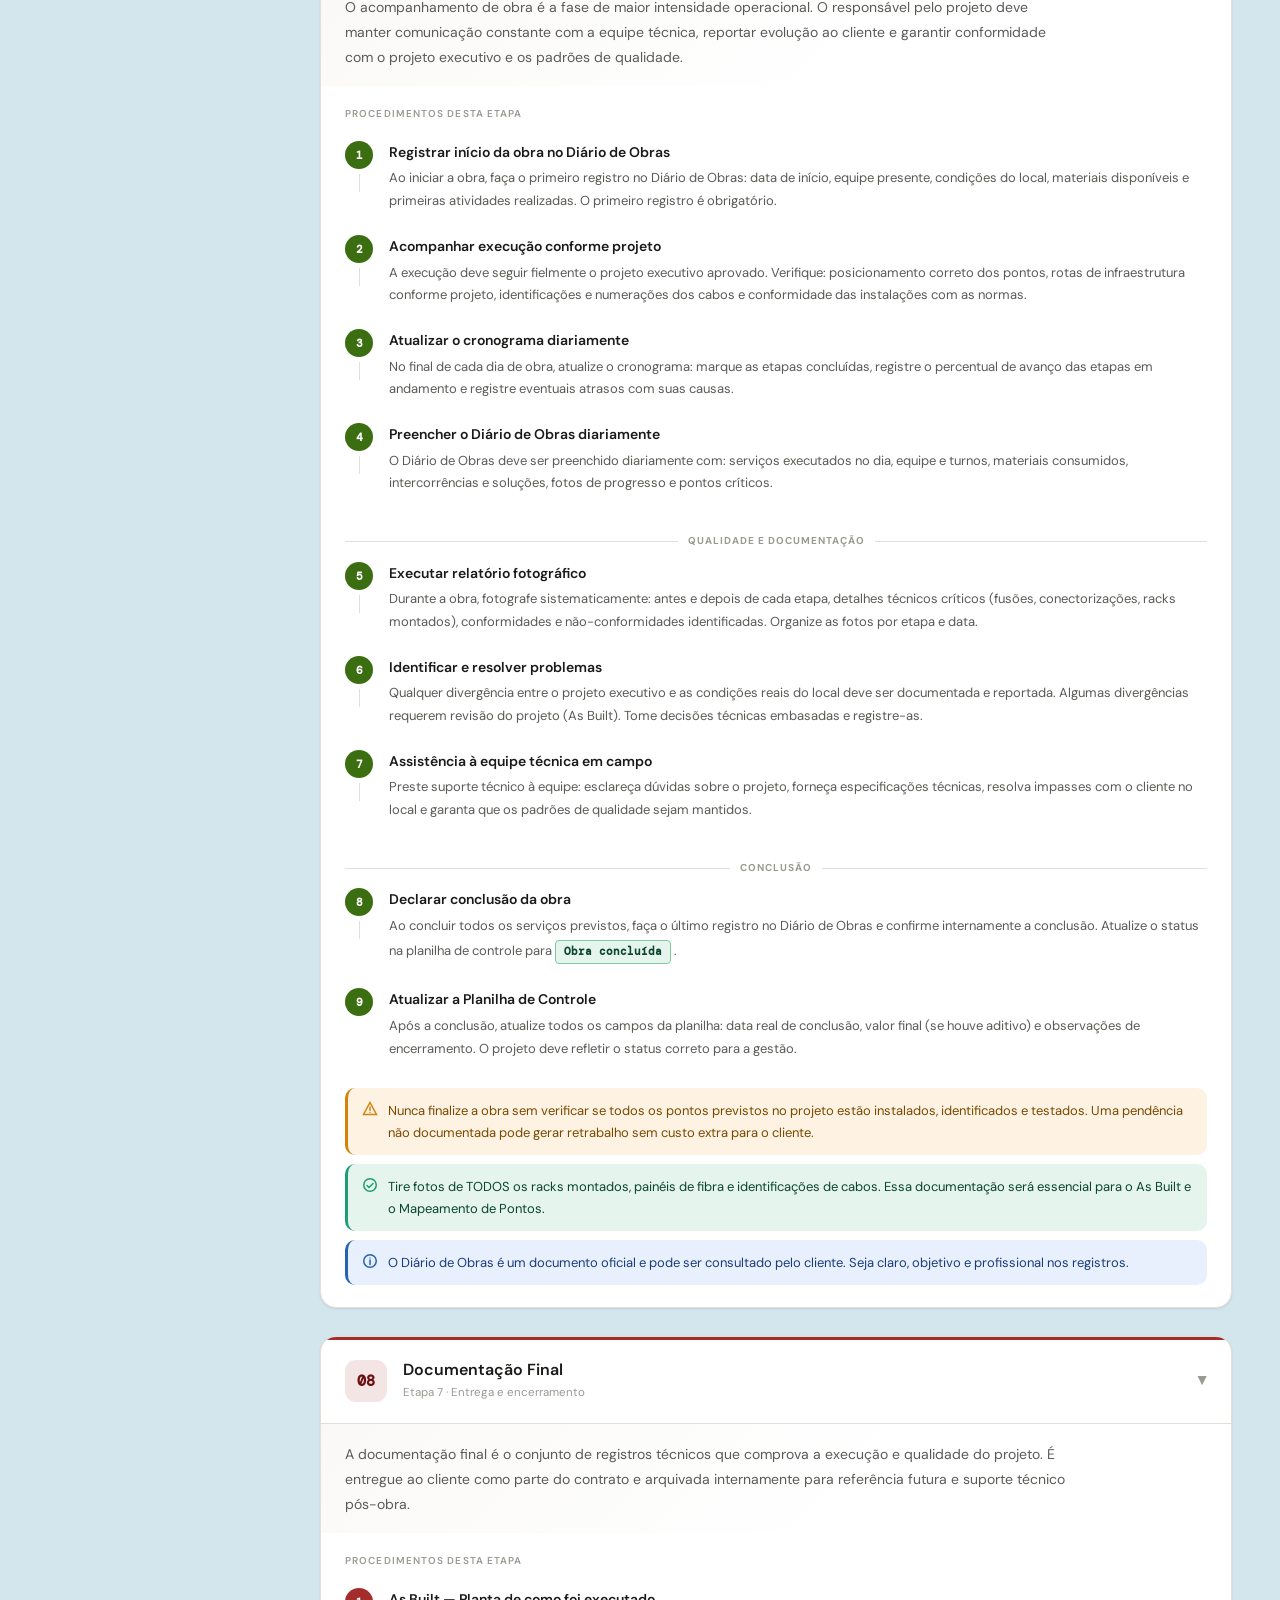
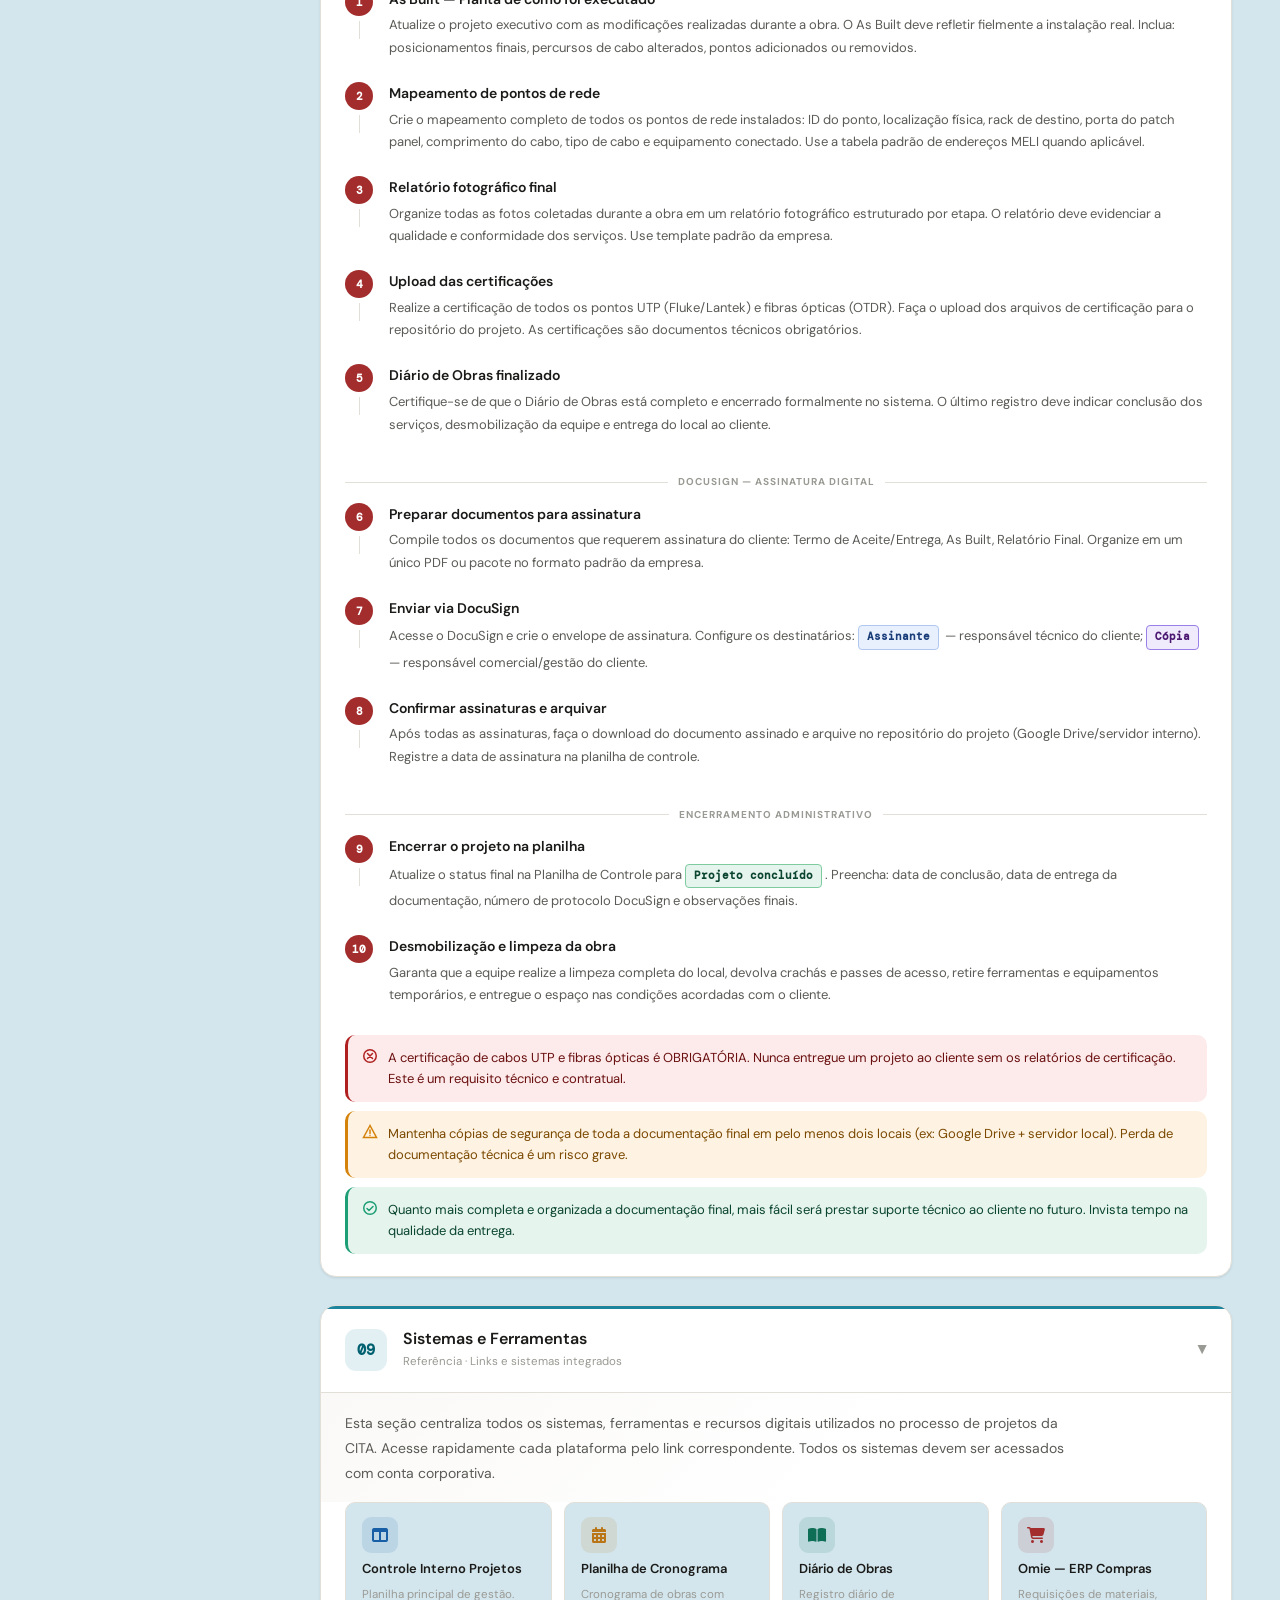
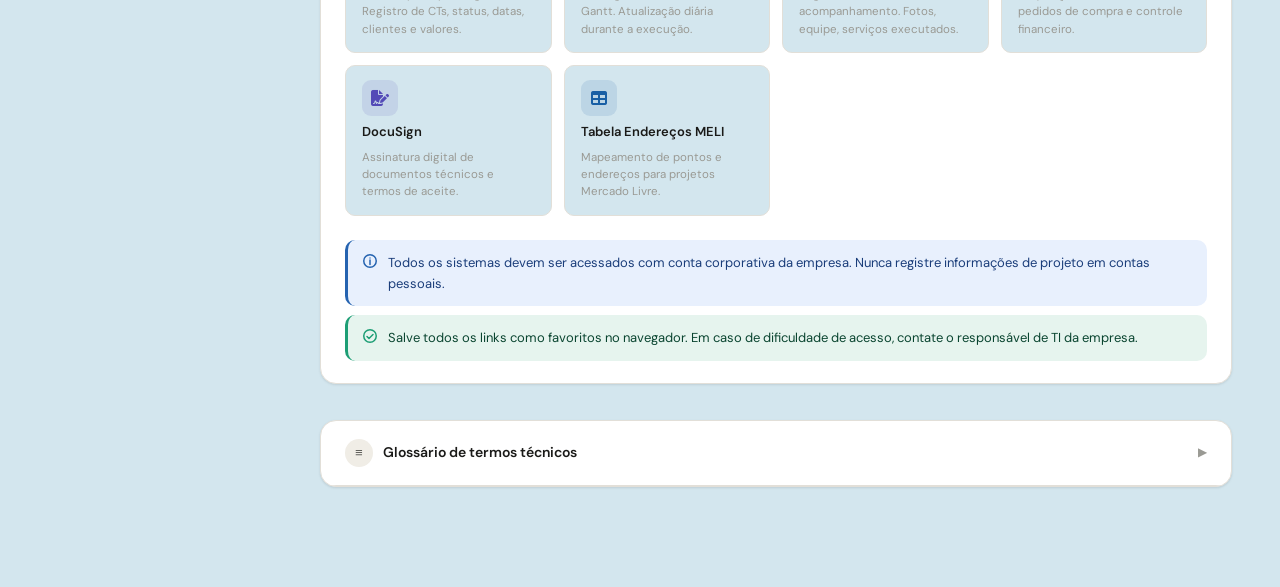
==== commit 31902ae1: "Att" ====
--- a/CTP.html
+++ b/CTP.html
@@ -325,6 +325,15 @@
   color: var(--text-primary);
   line-height: 1.2;
   margin-bottom: 10px;
+  background: linear-gradient(to right, #5227FF, #FF9FFC, #B19EEF, #5227FF);
+  background-size: 200% auto;
+  -webkit-background-clip: text;
+  -webkit-text-fill-color: transparent;
+  animation: gradient-text-anim 5s linear infinite;
+}
+@keyframes gradient-text-anim {
+  0% { background-position: 0% 50%; }
+  100% { background-position: 200% 50%; }
 }
 
 .page-header .subtitle {
@@ -421,9 +430,13 @@
   border-radius: var(--radius-lg);
   overflow: hidden;
   box-shadow: var(--shadow-sm);
-  transition: box-shadow 0.2s;
-}
-.sec-card:hover { box-shadow: var(--shadow-md); }
+  transition: transform 0.3s ease, box-shadow 0.3s ease;
+  will-change: transform, box-shadow;
+}
+.sec-card:hover { 
+  transform: translateY(-4px);
+  box-shadow: var(--shadow-md), 0 12px 24px rgba(0,0,0,0.06); 
+}
 
 .sec-header {
   display: flex;
@@ -1863,11 +1876,13 @@
    INTERACOES
    ============================================= */
 function toggleSec(idx) {
-  var body = document.getElementById('sec-body-' + idx);
-  var icon = document.getElementById('toggle-icon-' + idx);
-  var isOpen = body.classList.toggle('open');
+  const body = document.getElementById(`sec-body-${idx}`);
+  const icon = document.getElementById(`toggle-icon-${idx}`);
+  const header = body.previousElementSibling;
+  const isOpen = body.classList.toggle('open');
+  
   icon.classList.toggle('open', isOpen);
-  body.previousElementSibling.setAttribute('aria-expanded', isOpen);
+  header.setAttribute('aria-expanded', isOpen);
 }
 
 function toggleGlossary() {
@@ -1900,20 +1915,27 @@
 /* =============================================
    SCROLL — DESTAQUE DO NAV ITEM ATIVO
    ============================================= */
+let isScrolling = false;
 function onScroll() {
-  var scrollY = window.scrollY + 80;
-  var activeId = null;
-
-  SECOES.forEach(function(sec) {
-    var el = document.getElementById(sec.id);
-    if (el && el.offsetTop <= scrollY) {
-      activeId = sec.id;
-    }
-  });
-
-  document.querySelectorAll('.nav-item[data-sec]').forEach(function(item) {
-    item.classList.toggle('active', item.getAttribute('data-sec') === activeId);
-  });
+  if (!isScrolling) {
+    window.requestAnimationFrame(() => {
+      const scrollY = window.scrollY + 120;
+      let activeId = null;
+
+      SECOES.forEach((sec) => {
+        const el = document.getElementById(sec.id);
+        if (el && el.offsetTop <= scrollY) {
+          activeId = sec.id;
+        }
+      });
+
+      document.querySelectorAll('.nav-item[data-sec]').forEach((item) => {
+        item.classList.toggle('active', item.getAttribute('data-sec') === activeId);
+      });
+      isScrolling = false;
+    });
+    isScrolling = true;
+  }
 }
 
 /* =============================================
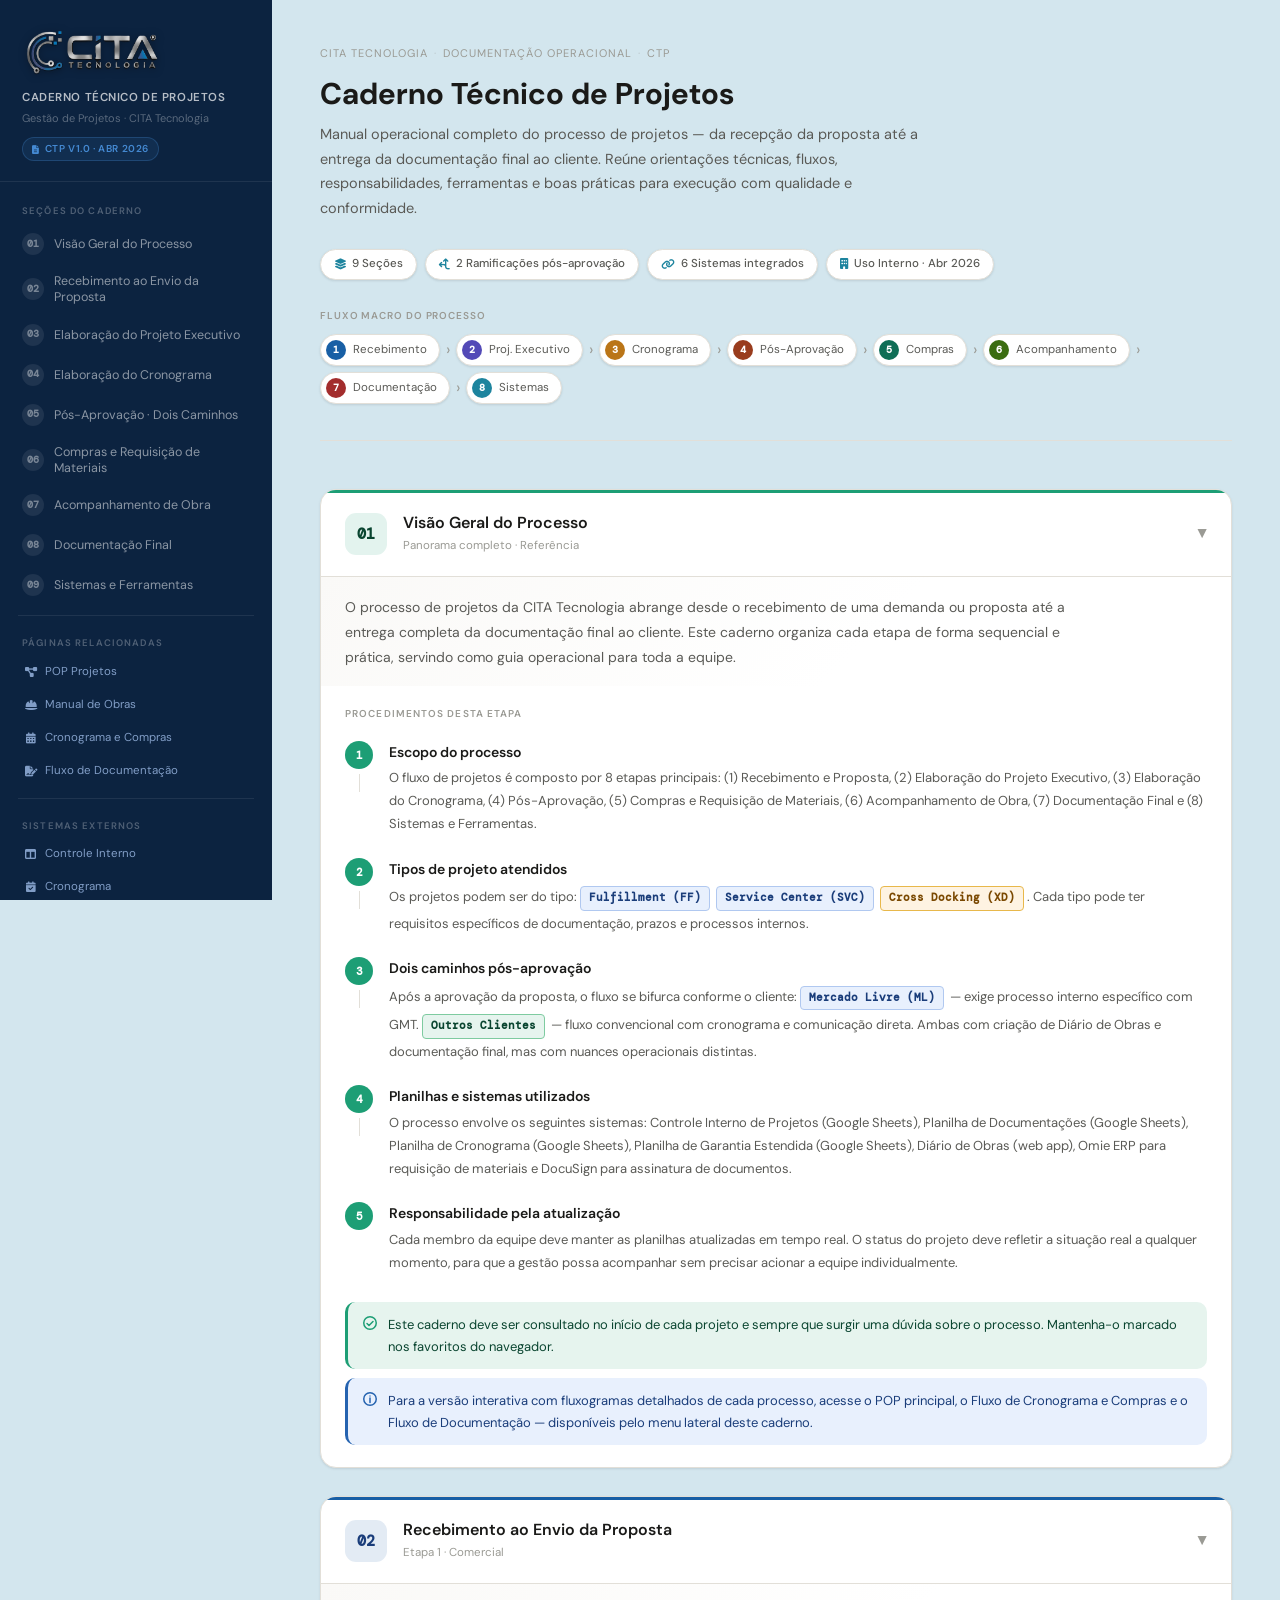
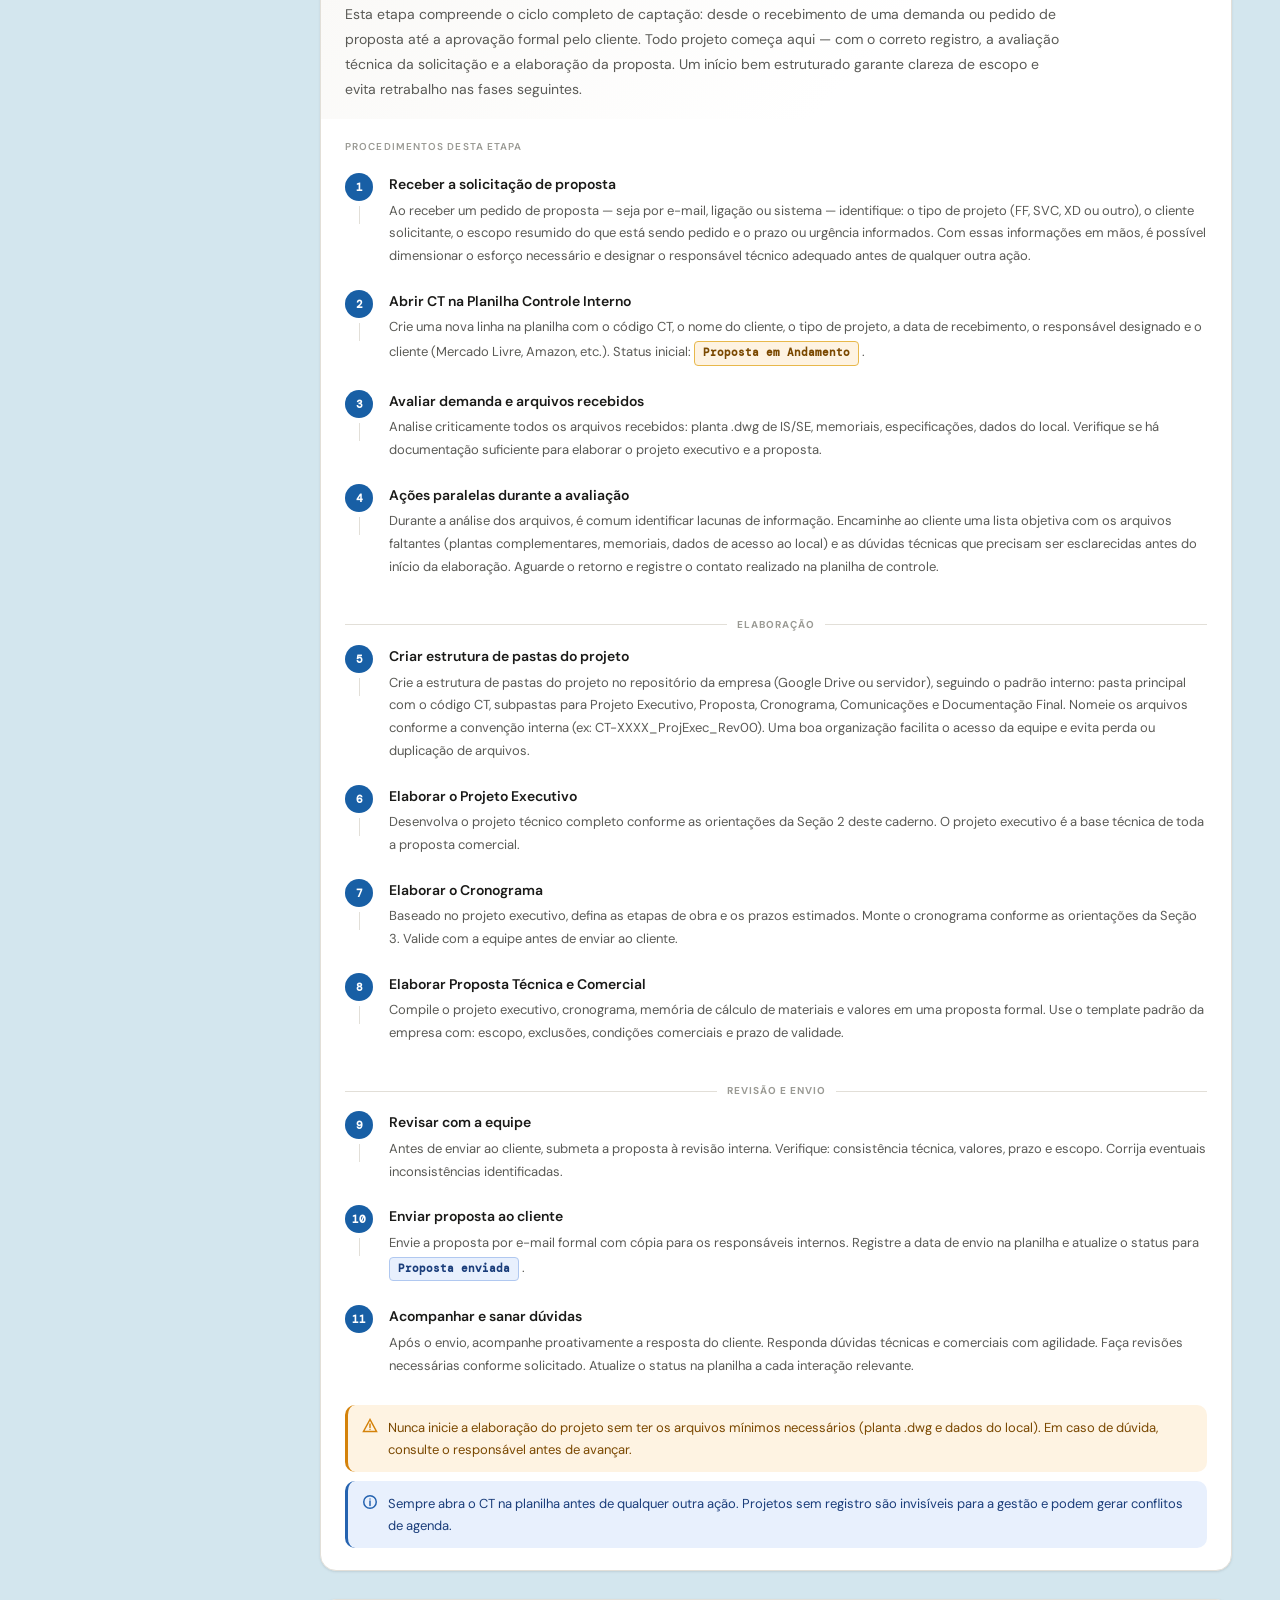
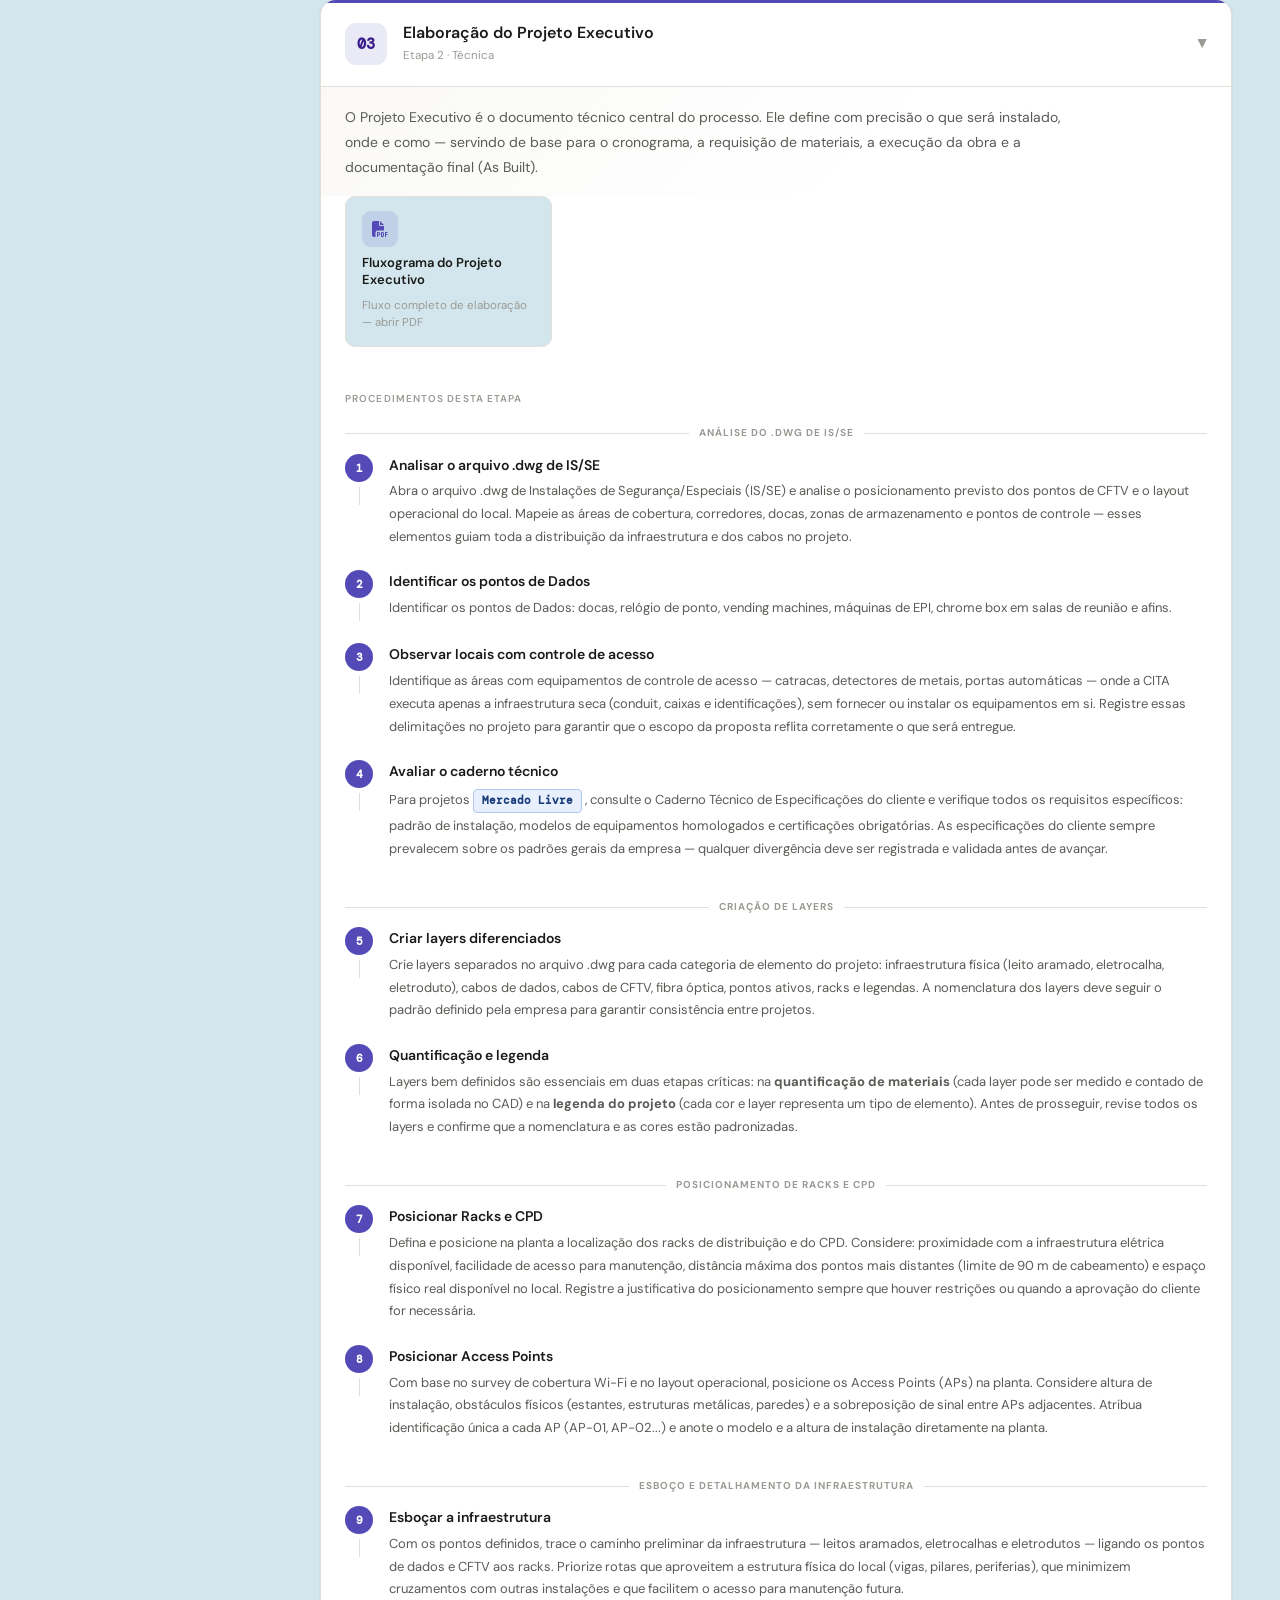
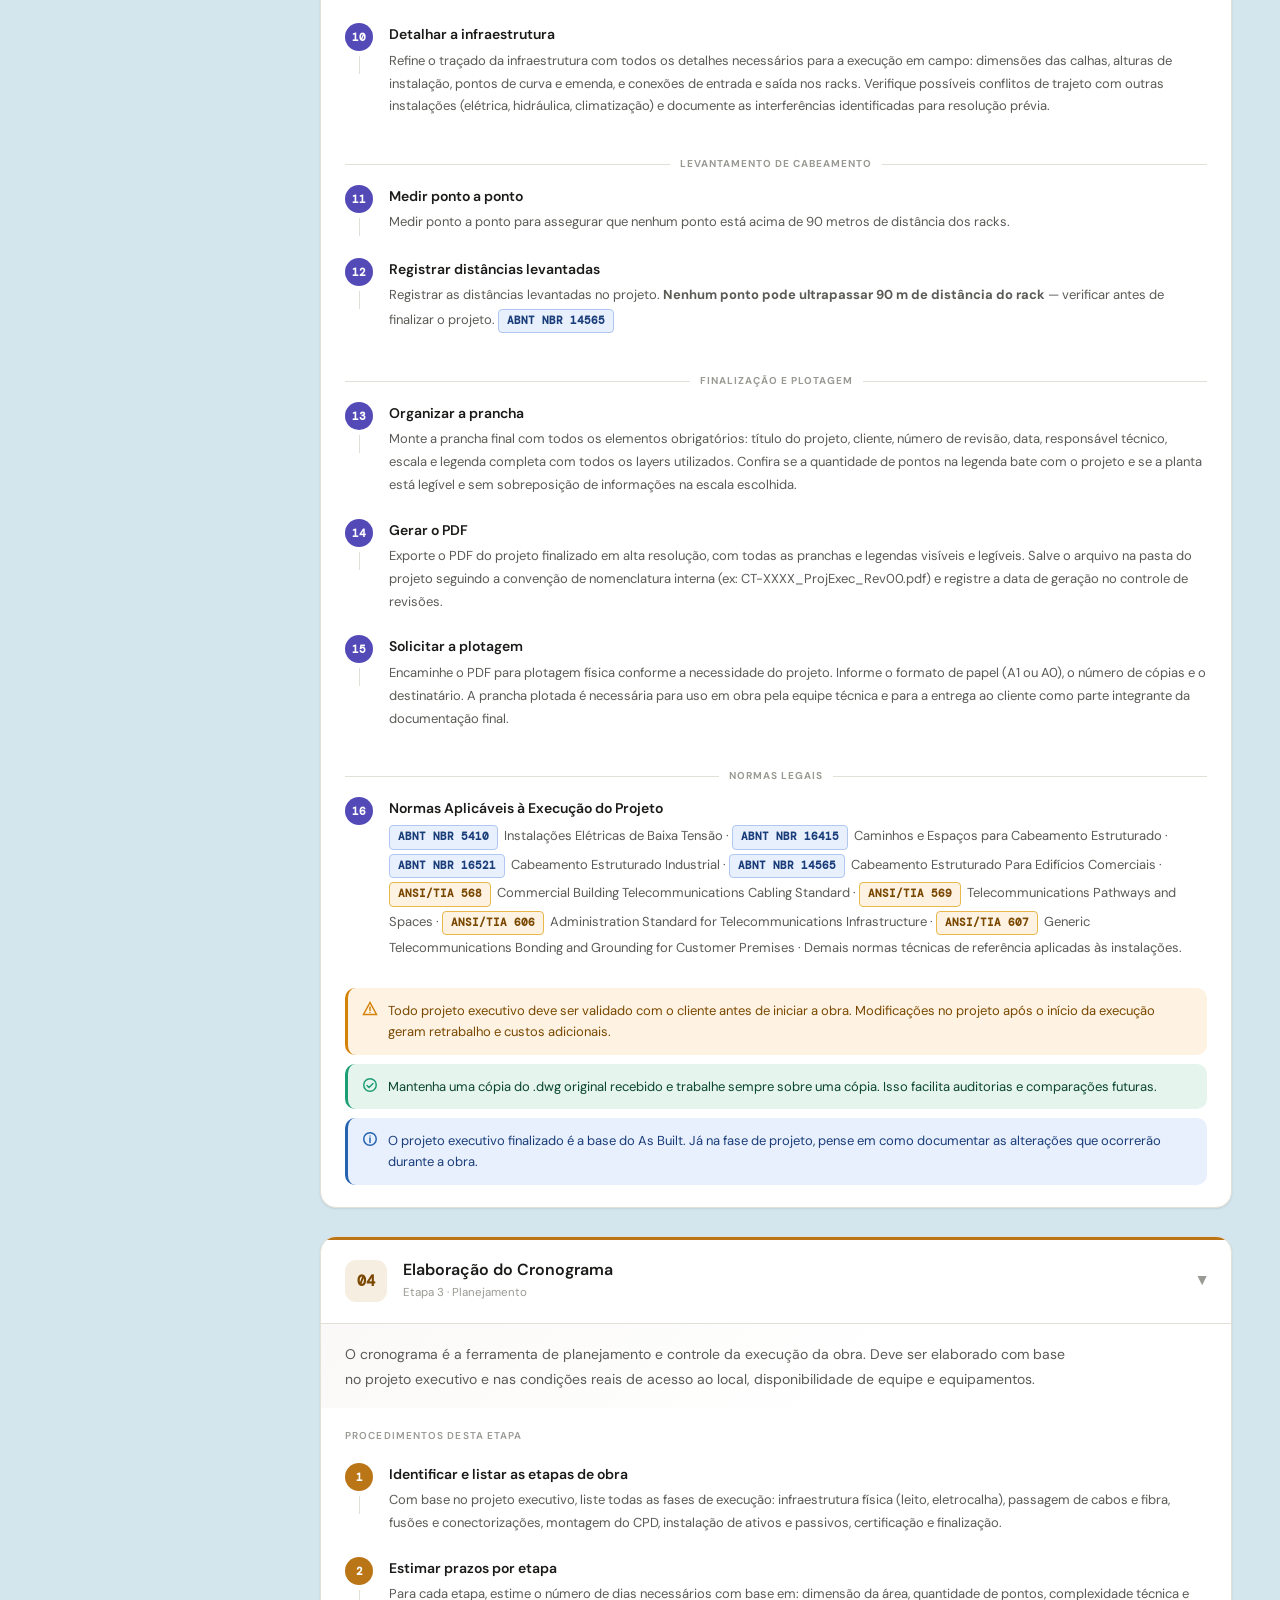
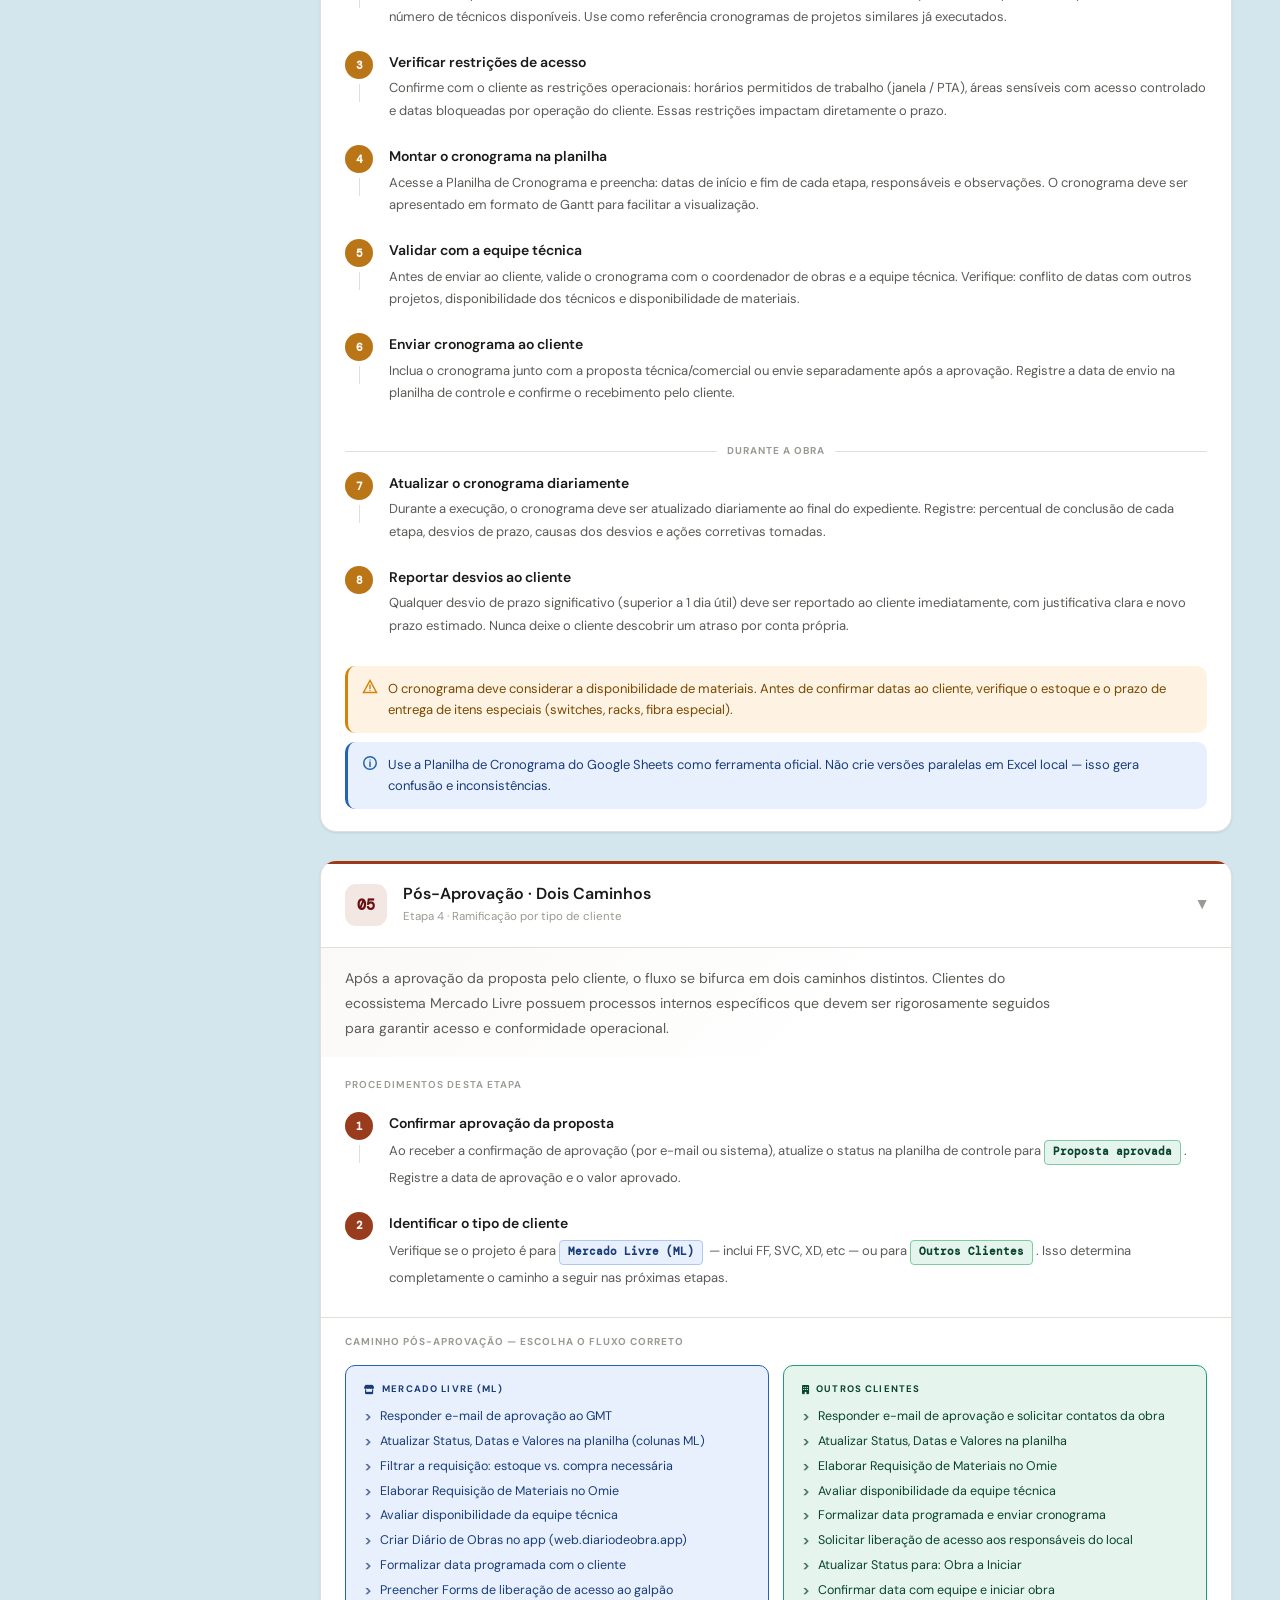
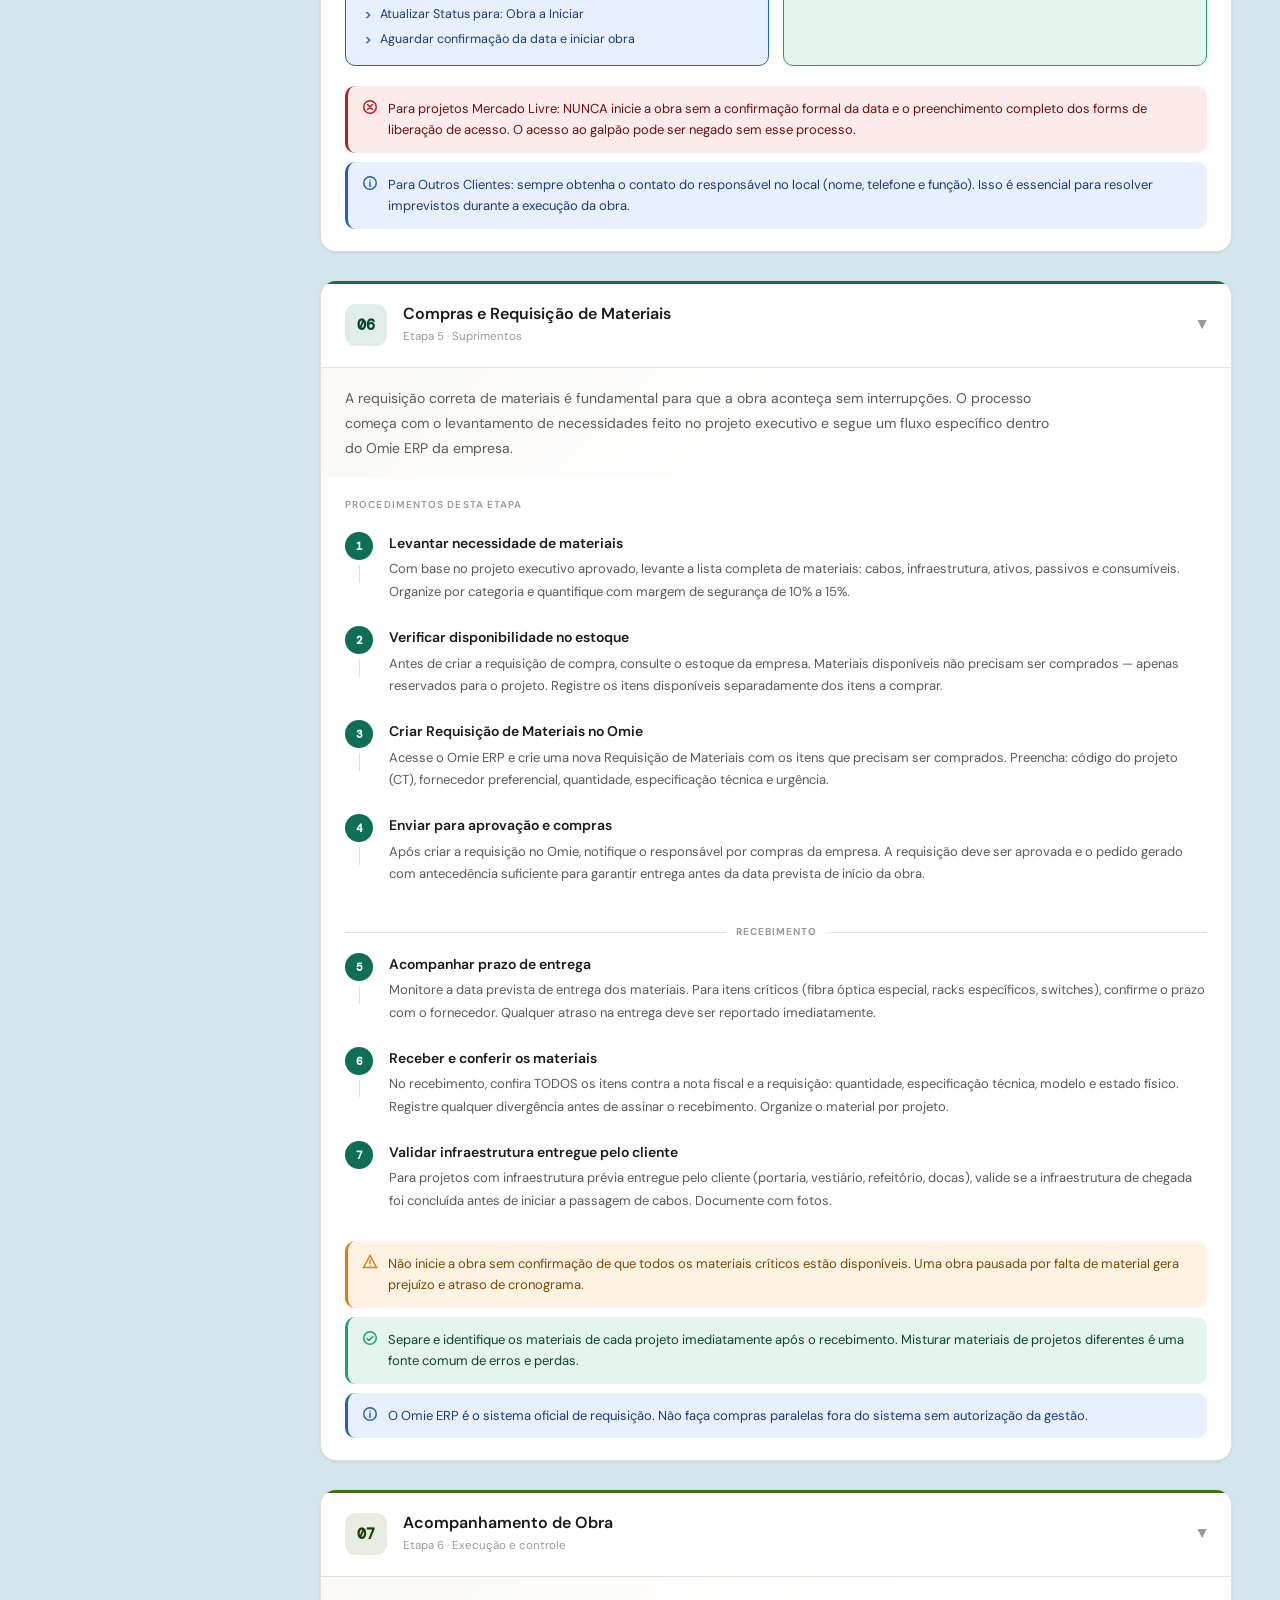
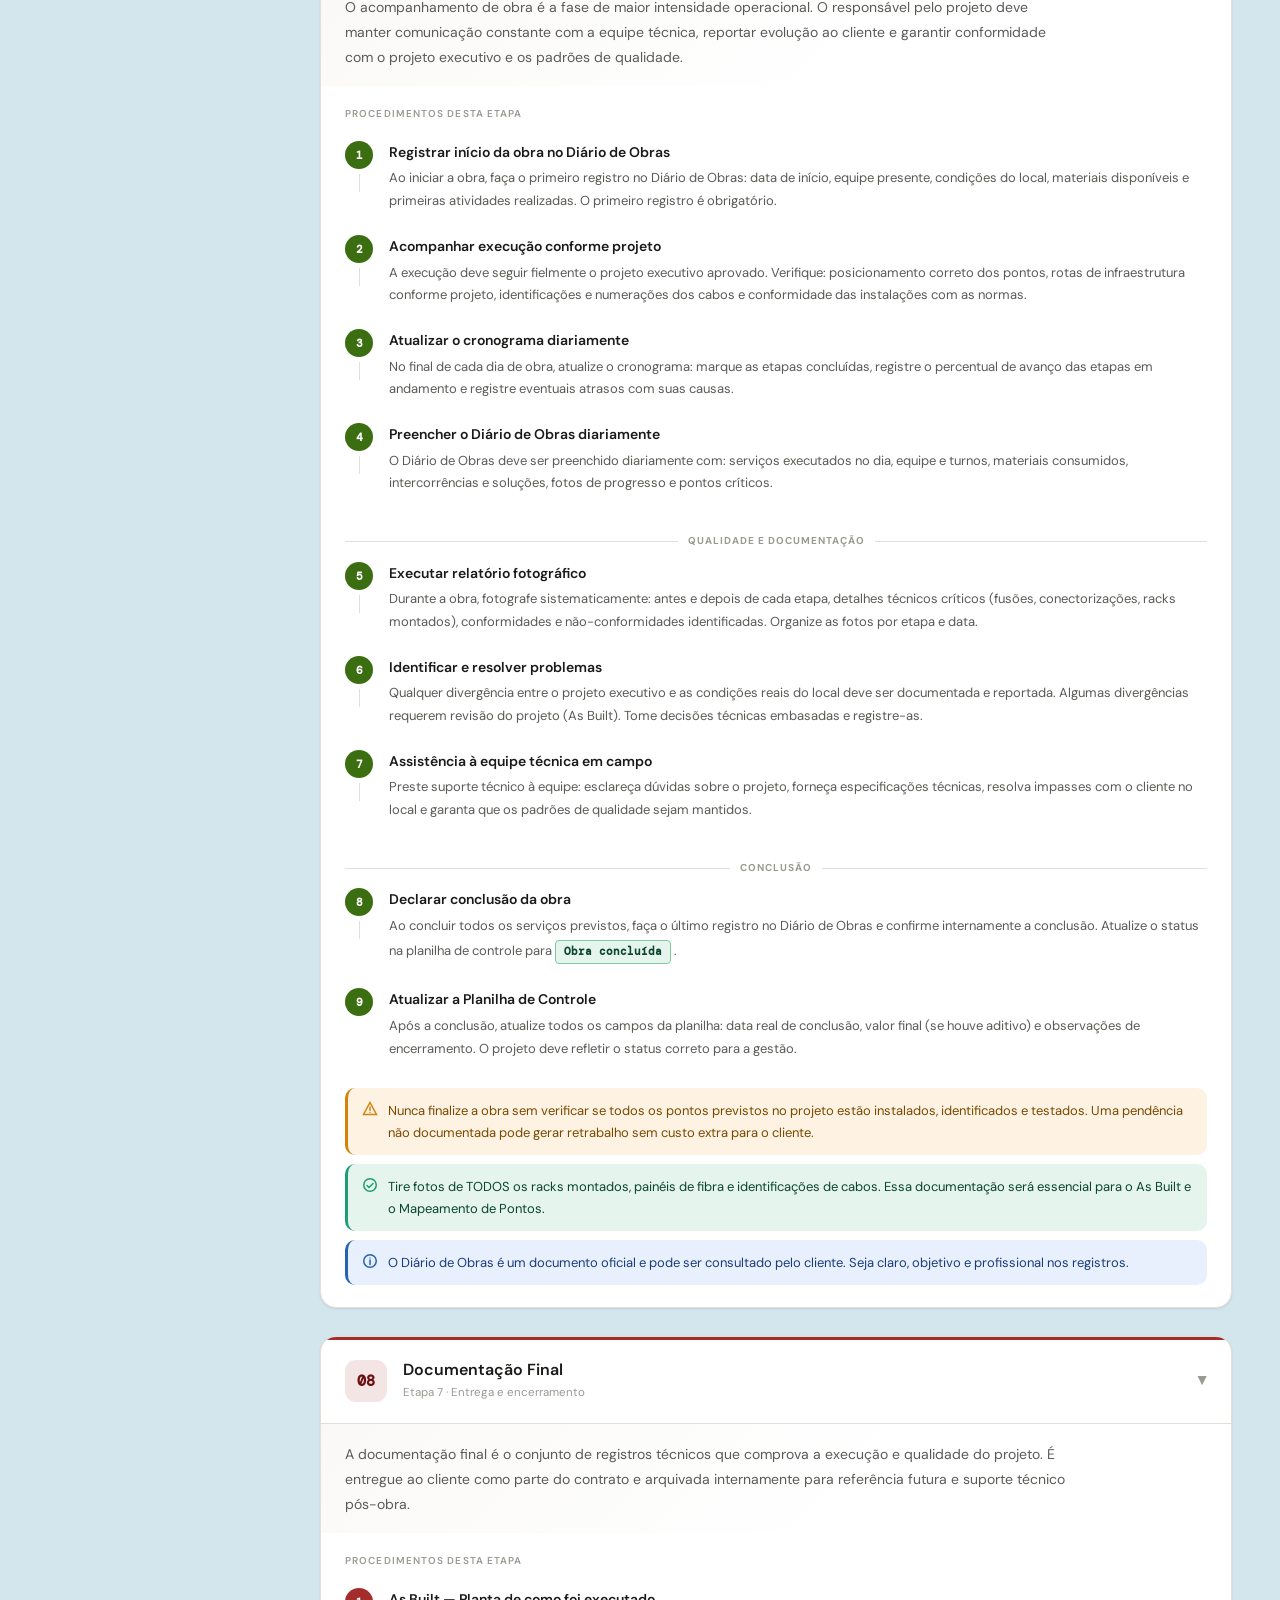
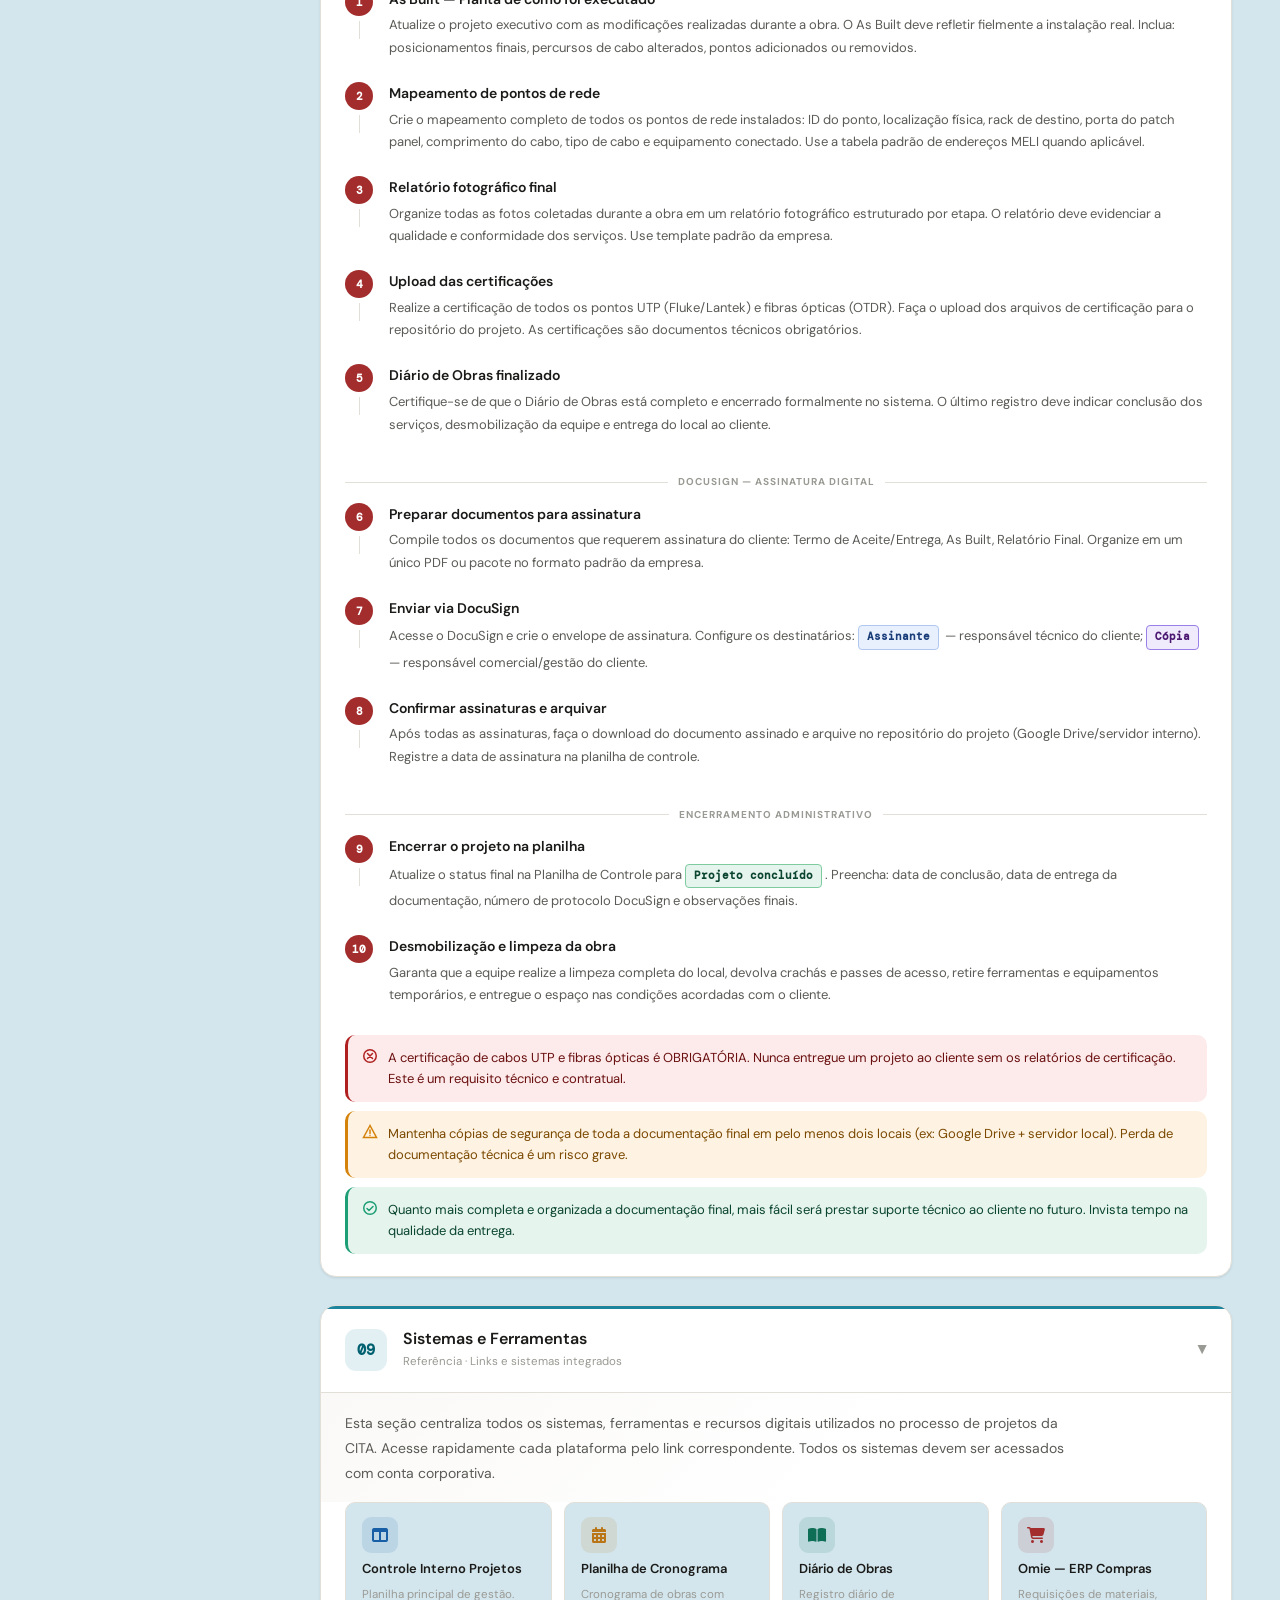
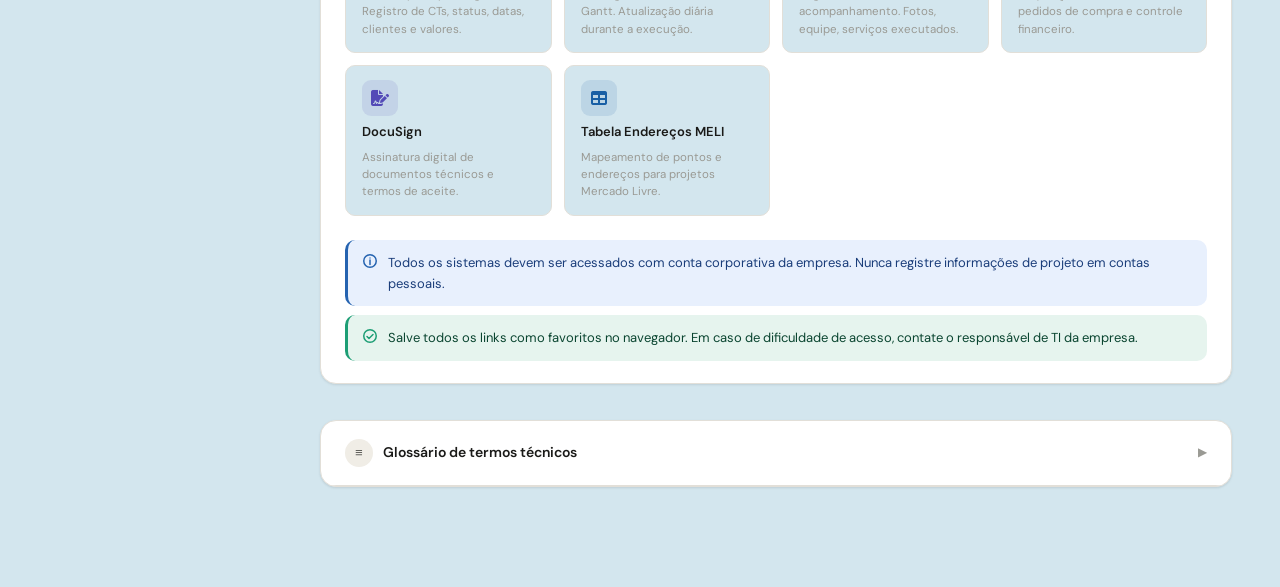
==== commit 2f07da2d: "Att2" ====
--- a/CTP.html
+++ b/CTP.html
@@ -3,7 +3,7 @@
 <head>
 <!-- ============================================================
      CADERNO TÉCNICO DE PROJETOS — CTP
-     Parte do POP · Projetos — CITA Engenharia
+     Parte do POP · Projetos — CITA Tecnologia
      Versão: 1.0 | Abril 2026
      ============================================================ -->
 <meta charset="UTF-8">
@@ -325,15 +325,6 @@
   color: var(--text-primary);
   line-height: 1.2;
   margin-bottom: 10px;
-  background: linear-gradient(to right, #5227FF, #FF9FFC, #B19EEF, #5227FF);
-  background-size: 200% auto;
-  -webkit-background-clip: text;
-  -webkit-text-fill-color: transparent;
-  animation: gradient-text-anim 5s linear infinite;
-}
-@keyframes gradient-text-anim {
-  0% { background-position: 0% 50%; }
-  100% { background-position: 200% 50%; }
 }
 
 .page-header .subtitle {
@@ -884,6 +875,8 @@
   .flow-arrow { display: none; }
   .branch-grid { grid-template-columns: 1fr; }
   .page-header h2 { font-size: 26px; }
+  /* Tabelas responsivas */
+  table { display: block; overflow-x: auto; -webkit-overflow-scrolling: touch; width: 100%; }
 }
 
 @media (max-width: 680px) {
@@ -896,6 +889,9 @@
   .branch-wrap { padding: 14px 16px 16px; }
   .systems-grid { padding: 0 16px 16px; grid-template-columns: 1fr 1fr; }
   .glossary-grid { grid-template-columns: 1fr; }
+  /* Touch targets */
+  .nav-item { padding: 11px 16px; min-height: 44px; }
+  .step-item { padding: 12px 14px; }
 }
 
 @media (max-width: 400px) {
@@ -904,6 +900,7 @@
   .flow-chip { display: none; }
   .process-flow::after { content: "Ver secoes abaixo"; font-size: 12px; color: var(--text-muted); font-style: italic; }
   .systems-grid { grid-template-columns: 1fr; }
+  .sec-titulo { font-size: 13px; }
 }
 </style>
 </head>
@@ -925,7 +922,7 @@
   <button class="sidebar-close" onclick="closeSidebar()" aria-label="Fechar menu">X</button>
 
   <div class="sidebar-logo">
-    <img src="NOVA_LOGO.png" class="sidebar-company-logo" alt="CITA Engenharia" onerror="this.style.display='none'">
+    <img src="NOVA_LOGO.png" class="sidebar-company-logo" alt="CITA Tecnologia" onerror="this.style.display='none'">
     <h1>Caderno Técnico de Projetos</h1>
     <p>Gestão de Projetos · CITA Tecnologia</p>
     <span class="sidebar-badge"><i class="fa-solid fa-file-lines" style="font-size:9px"></i> CTP v1.0 · Abr 2026</span>
@@ -986,8 +983,8 @@
 <main class="main" role="main">
 
   <div class="print-header">
-    <img src="NOVA_LOGO.png" alt="CITA Engenharia">
-    <div class="print-header-info">
+        <img src="NOVA_LOGO.png" alt="CITA Projetos">
+        <div class="print-header-info">
       <p>Caderno Técnico de Projetos (CTP)</p>
       <p>CITA PROJETOS · Uso interno · Abr 2026</p>
     </div>
@@ -1000,7 +997,7 @@
          ============================================= -->
     <div class="page-header">
       <div class="breadcrumb">
-        <span>CITA Engenharia</span>
+        <span>CITA Tecnologia</span>
         <span class="sep">·</span>
         <span>Documentação operacional</span>
         <span class="sep">·</span>
@@ -1059,7 +1056,7 @@
     corBg: "rgba(29,158,117,0.12)",
     corTexto: "#0a4530",
     meta: "Panorama completo · Referência",
-    intro: "O processo de projetos da CITA Engenharia abrange desde o recebimento de uma demanda ou proposta até a entrega completa da documentação final ao cliente. Este caderno organiza cada etapa de forma sequencial e prática, servindo como guia operacional para toda a equipe.",
+    intro: "O processo de projetos da CITA Tecnologia abrange desde o recebimento de uma demanda ou proposta até a entrega completa da documentação final ao cliente. Este caderno organiza cada etapa de forma sequencial e prática, servindo como guia operacional para toda a equipe.",
     itens: [
       {
         titulo: "Escopo do processo",
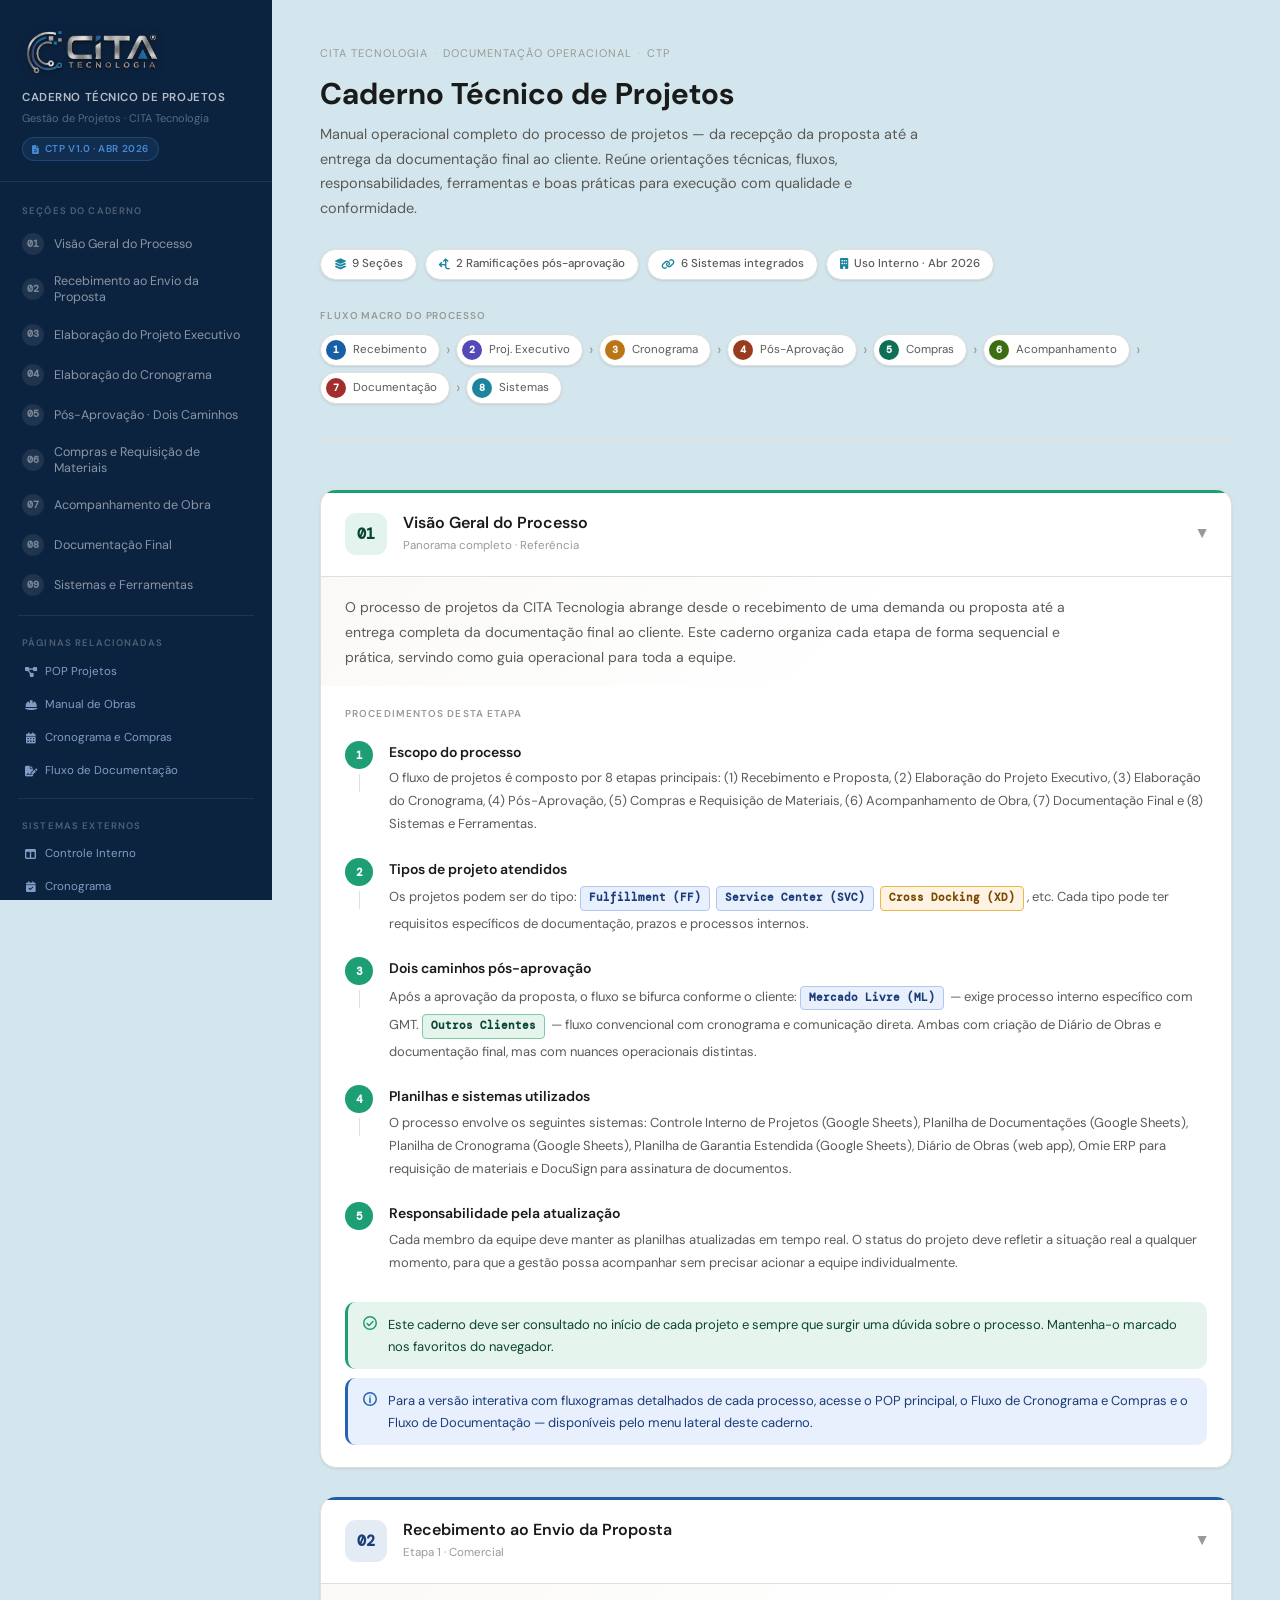
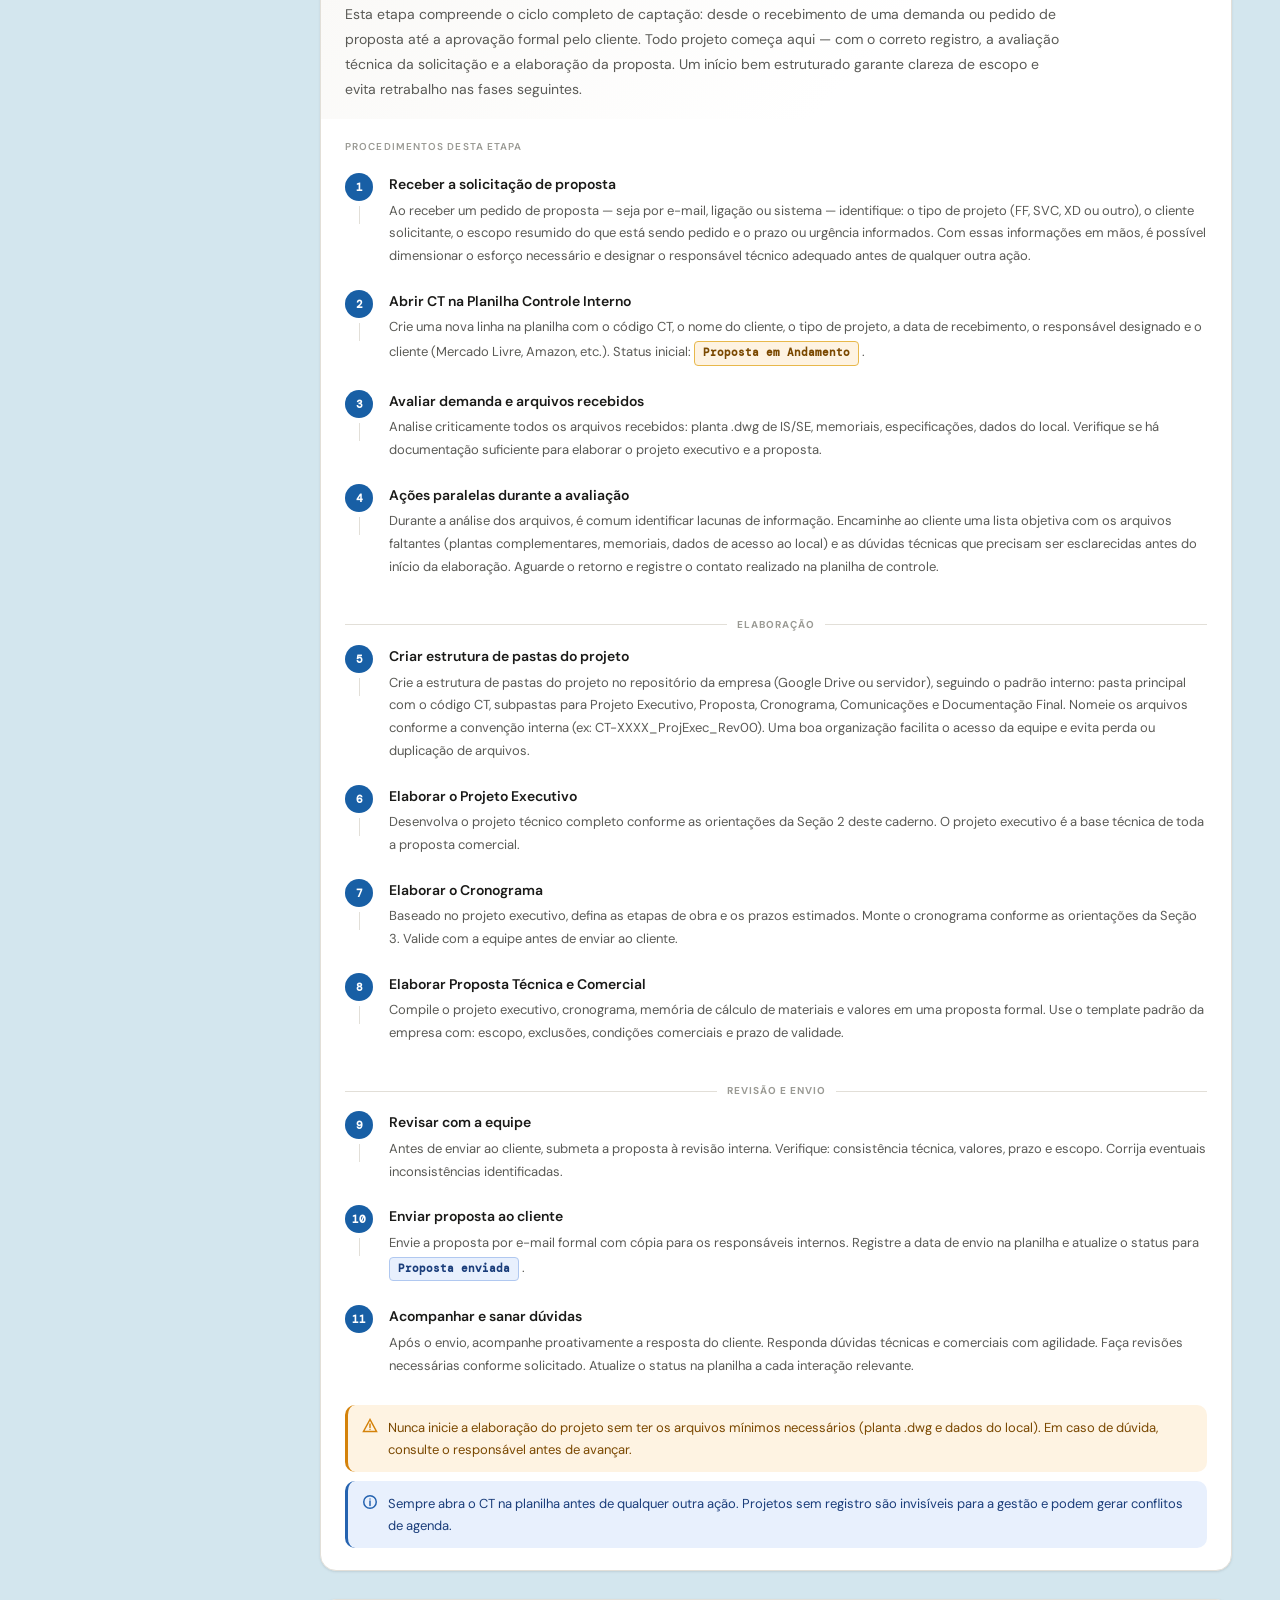
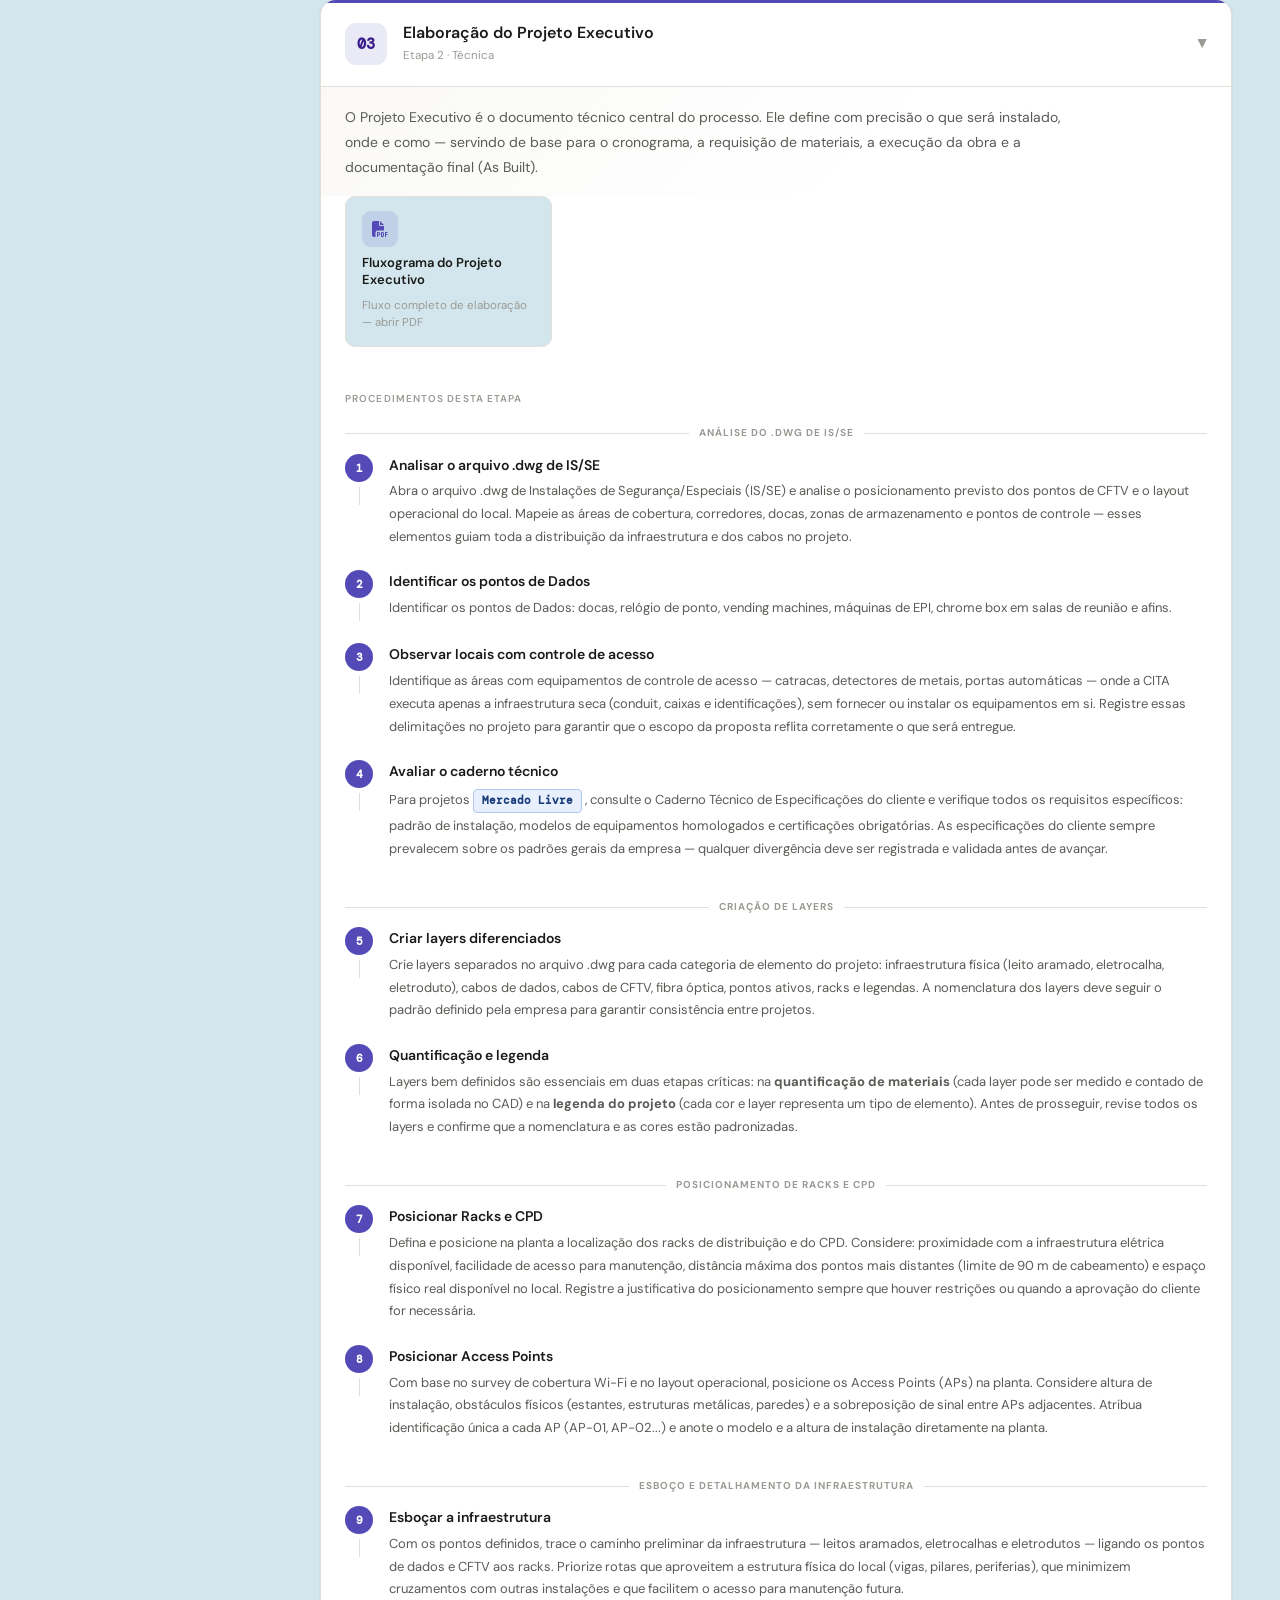
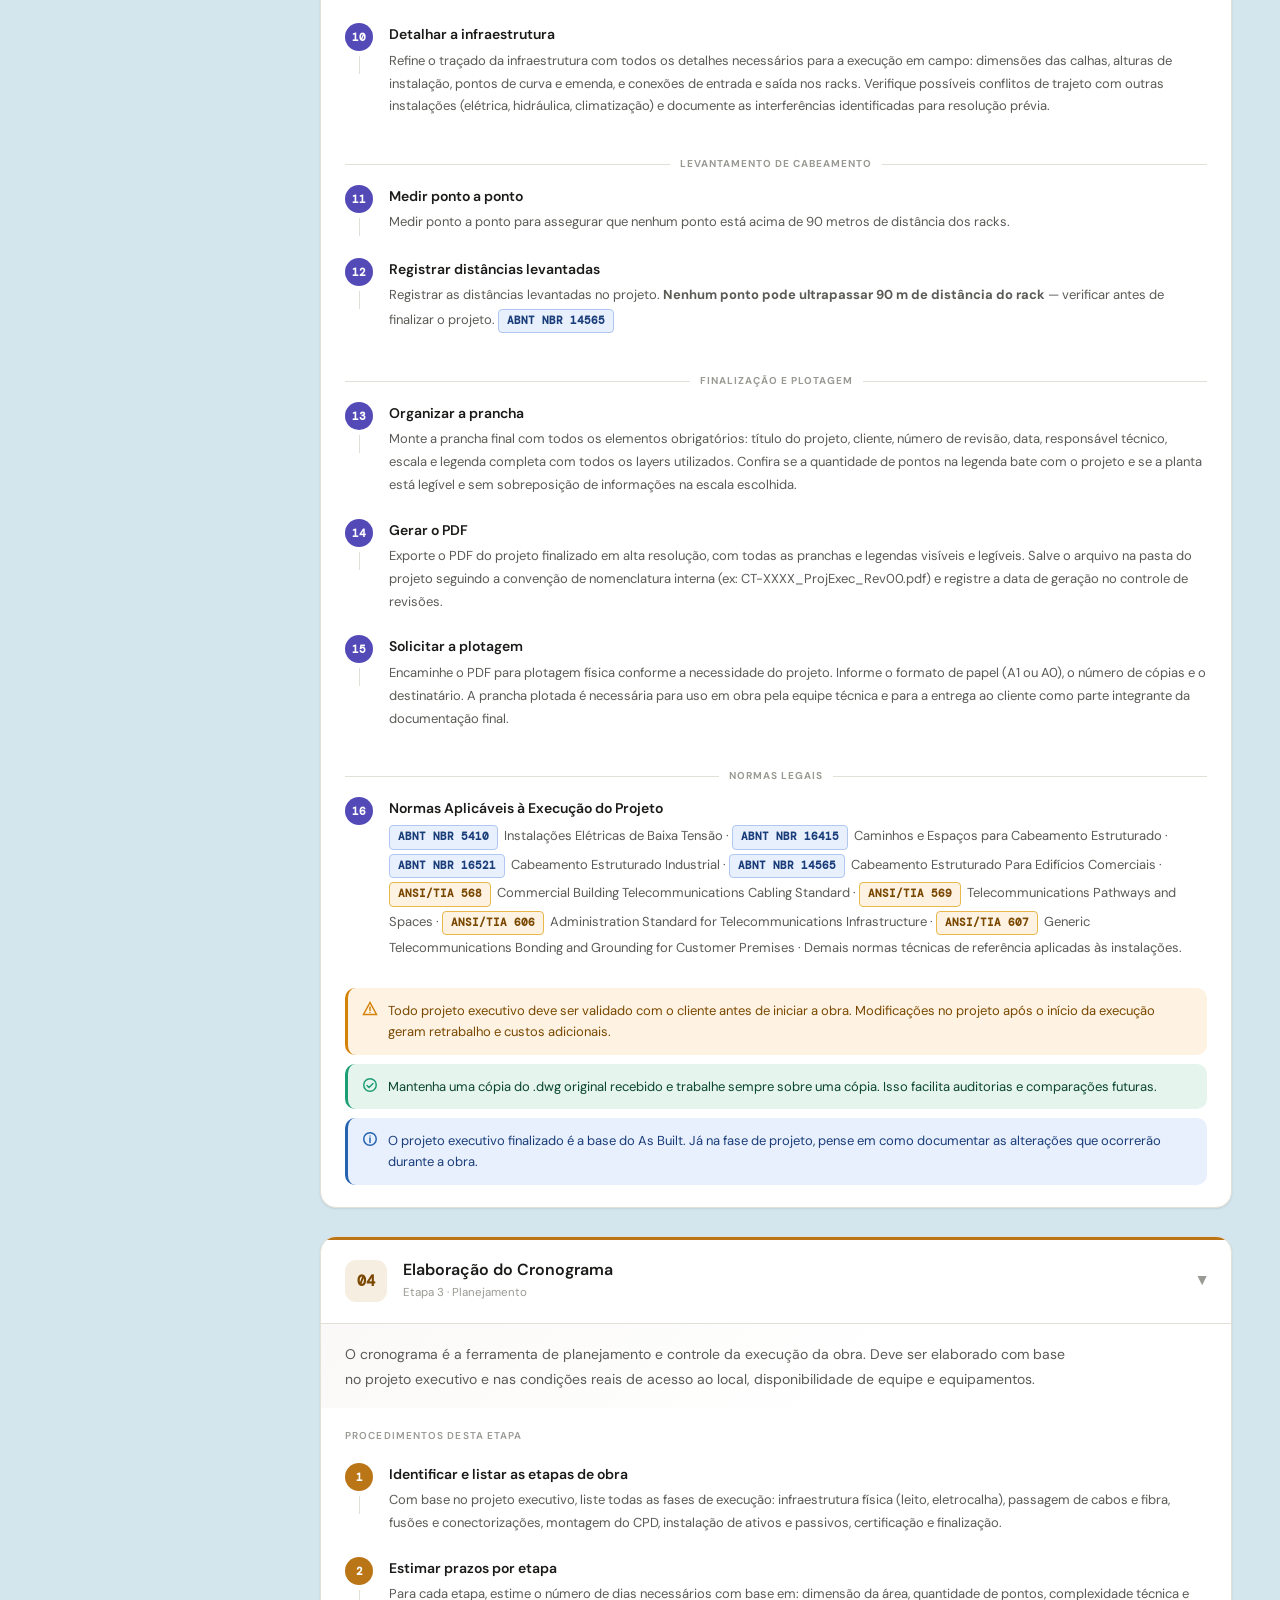
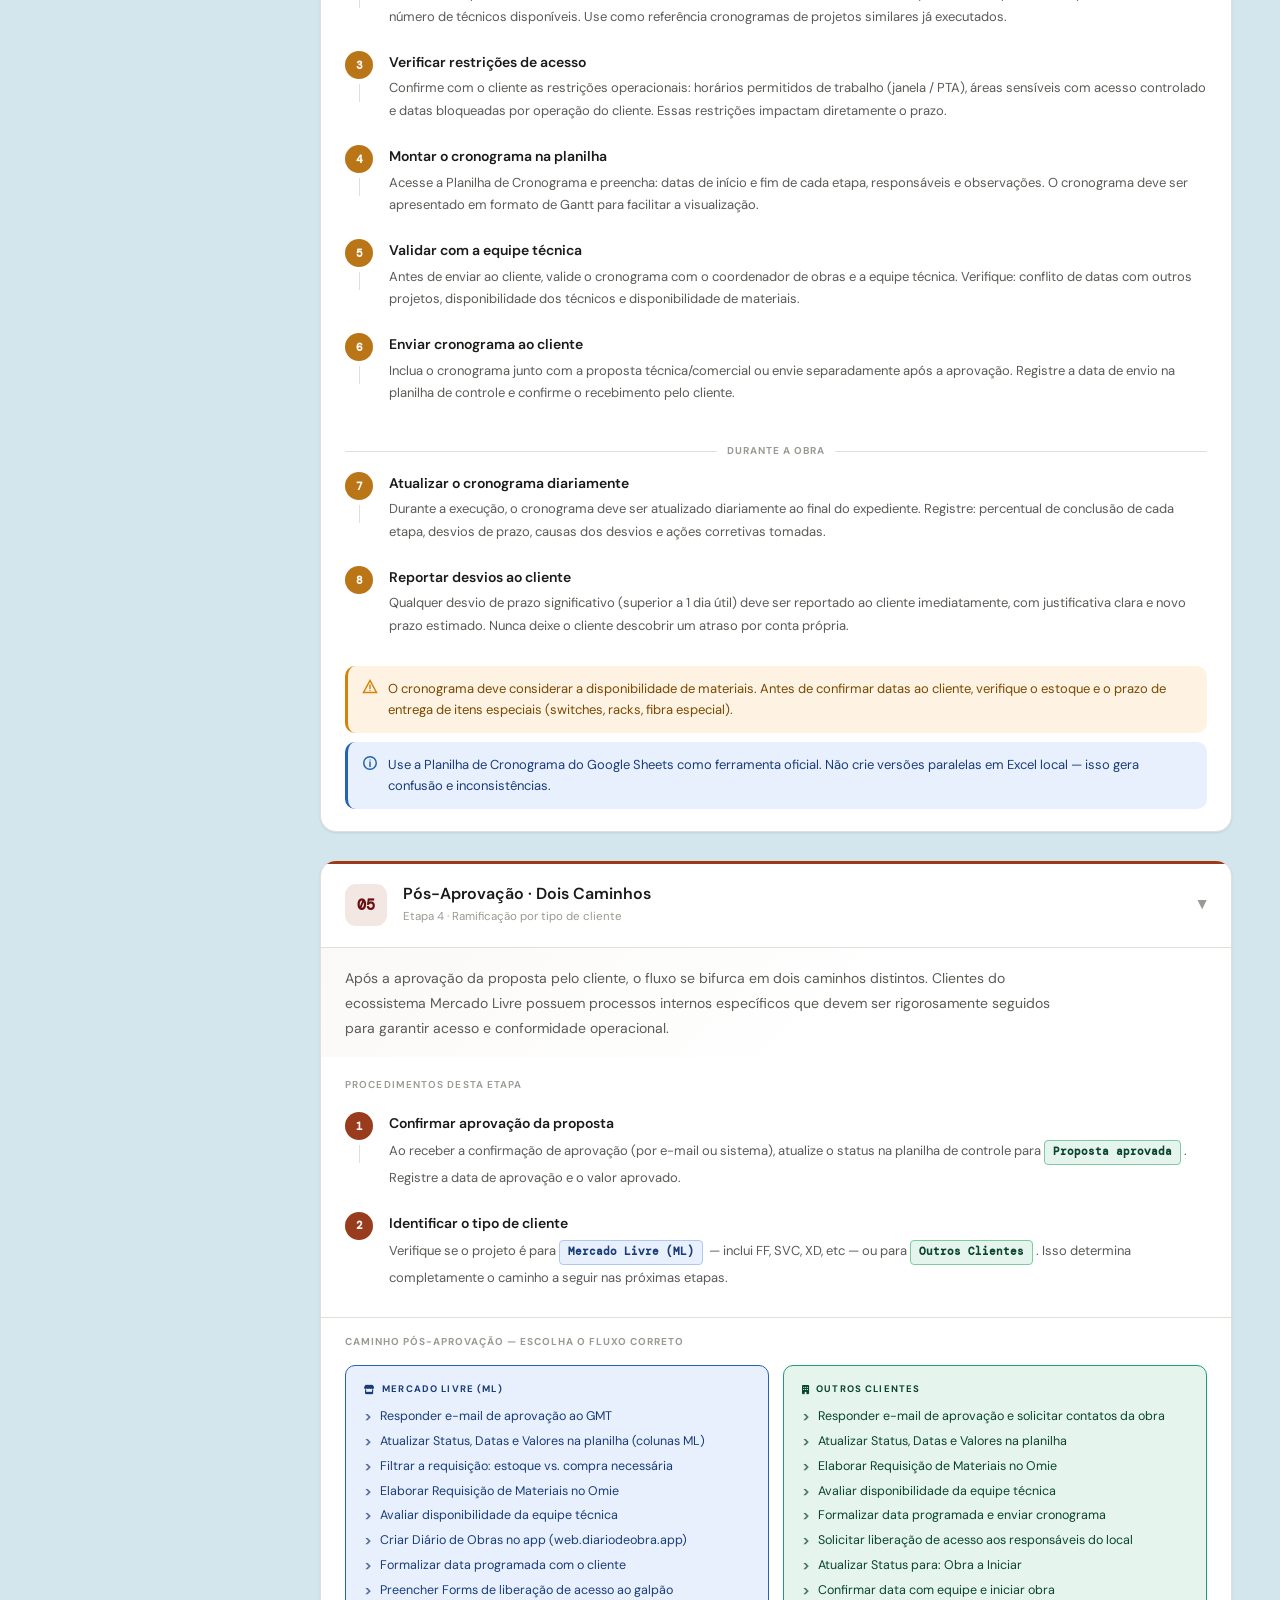
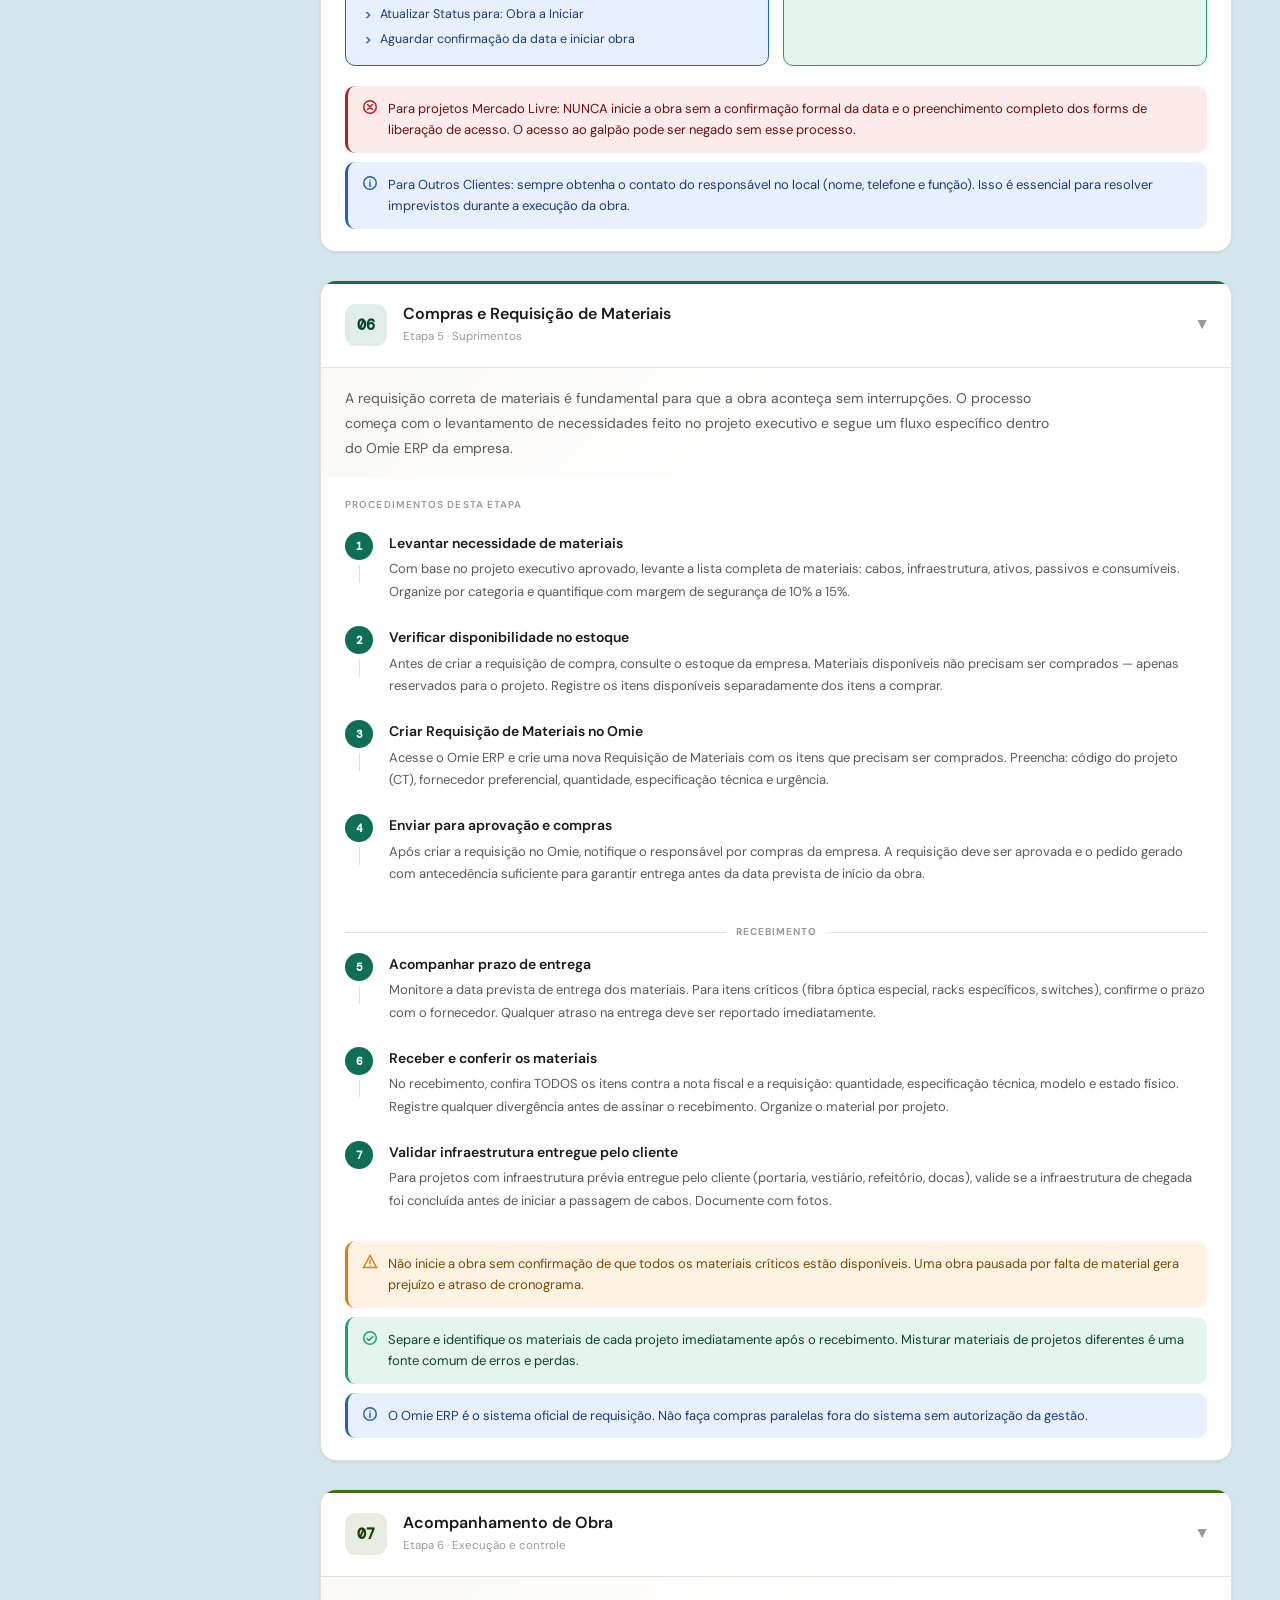
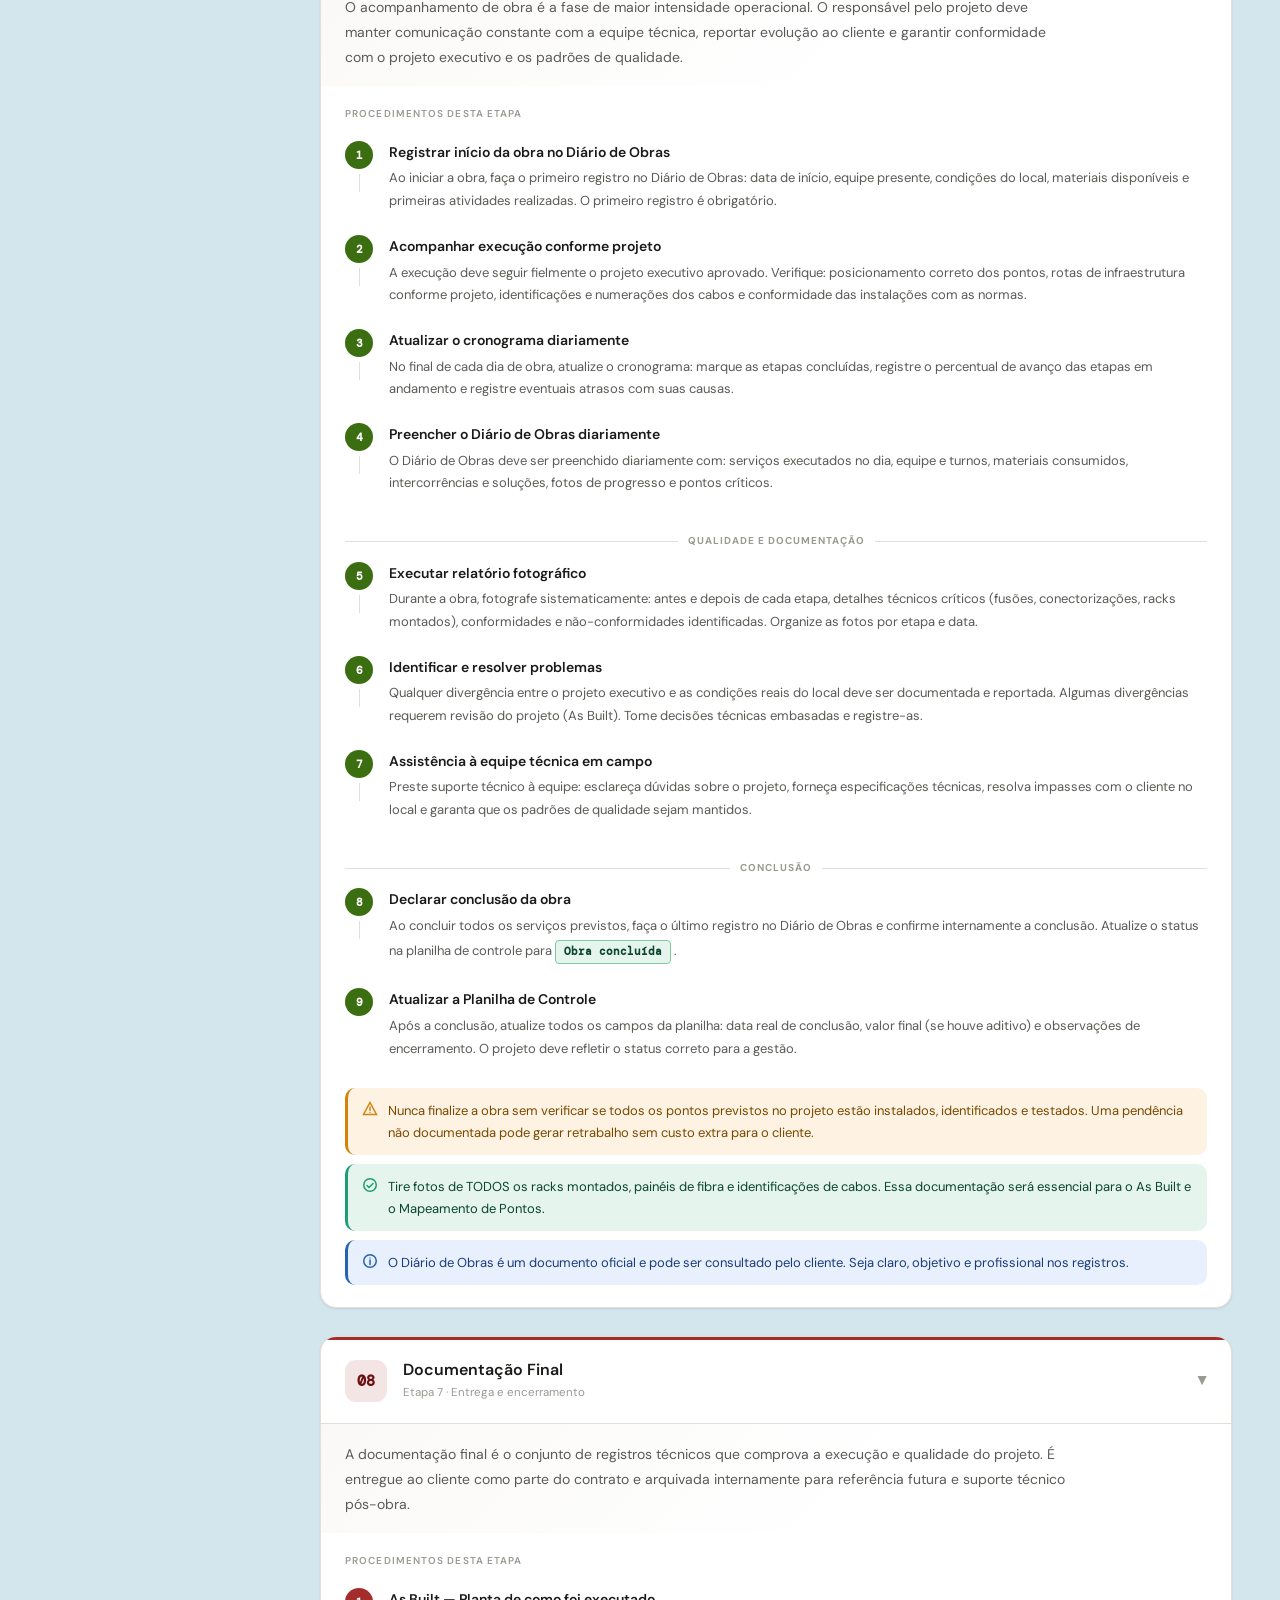
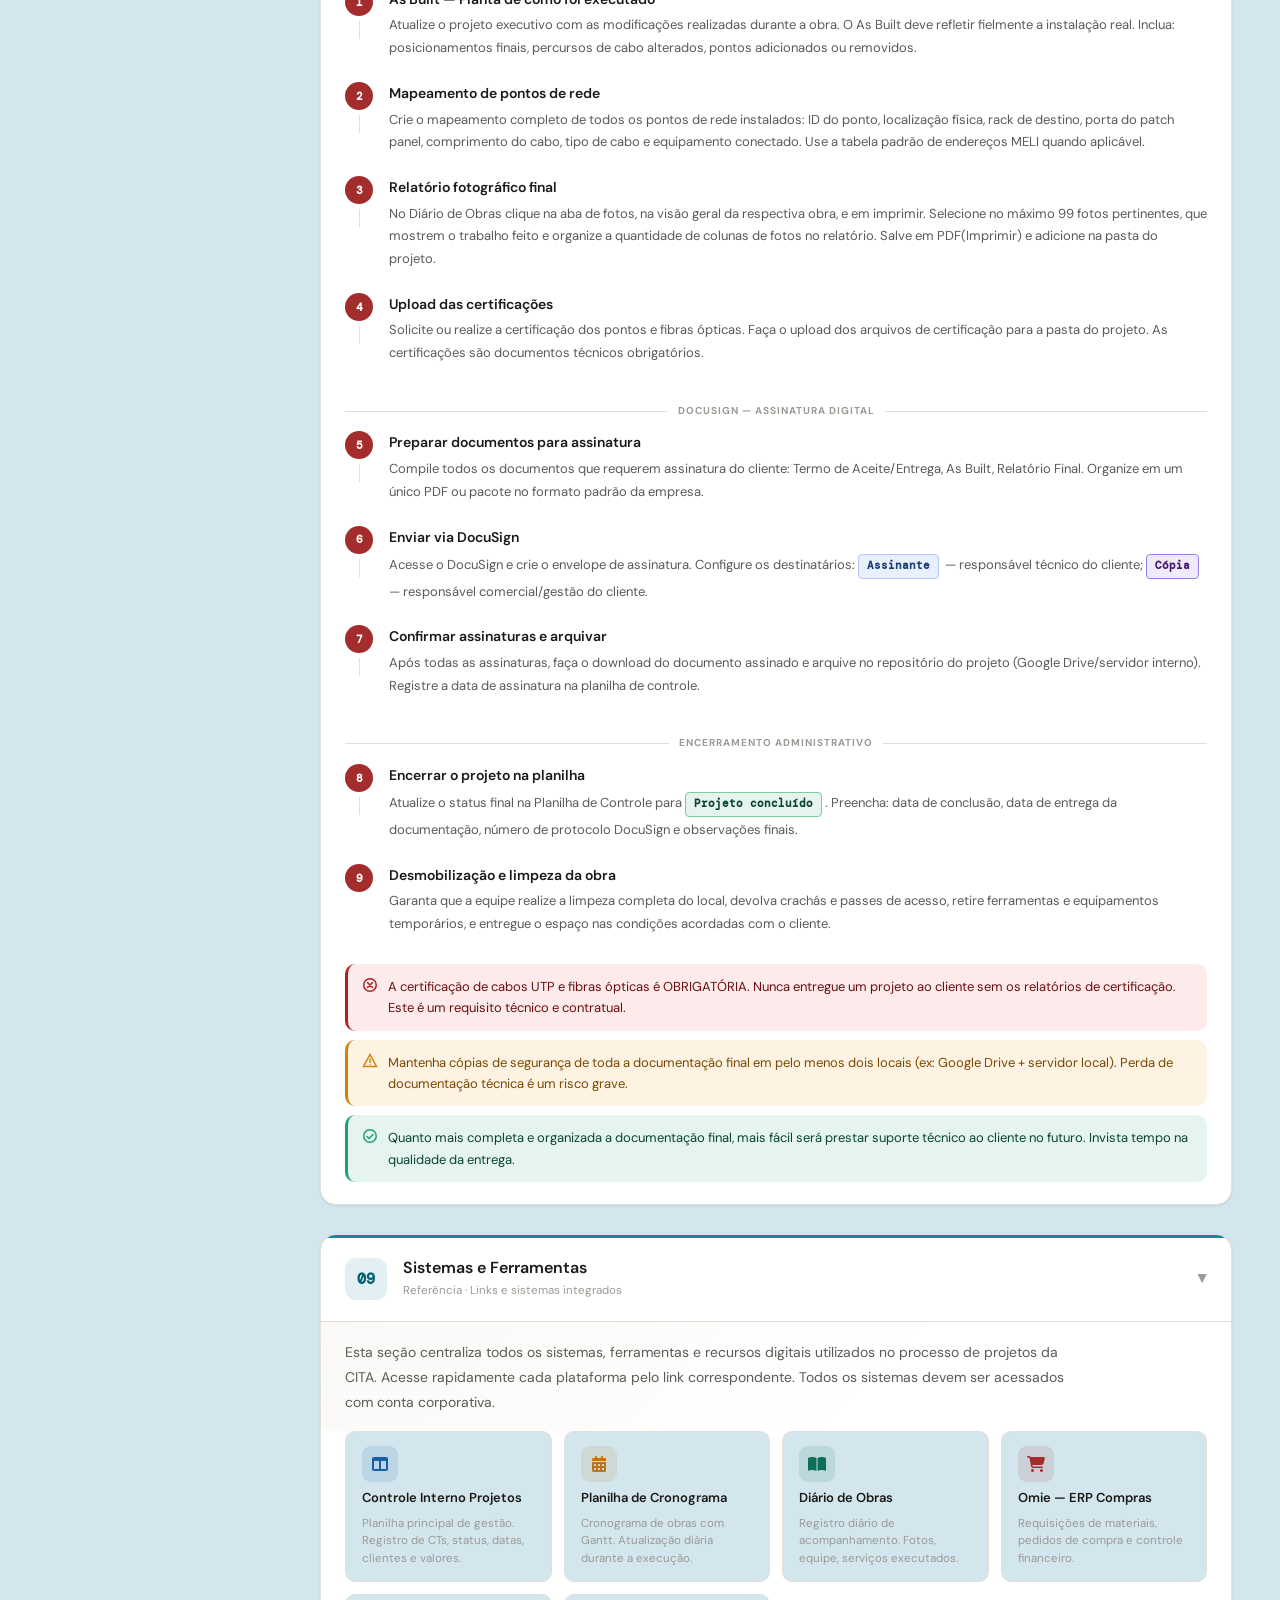
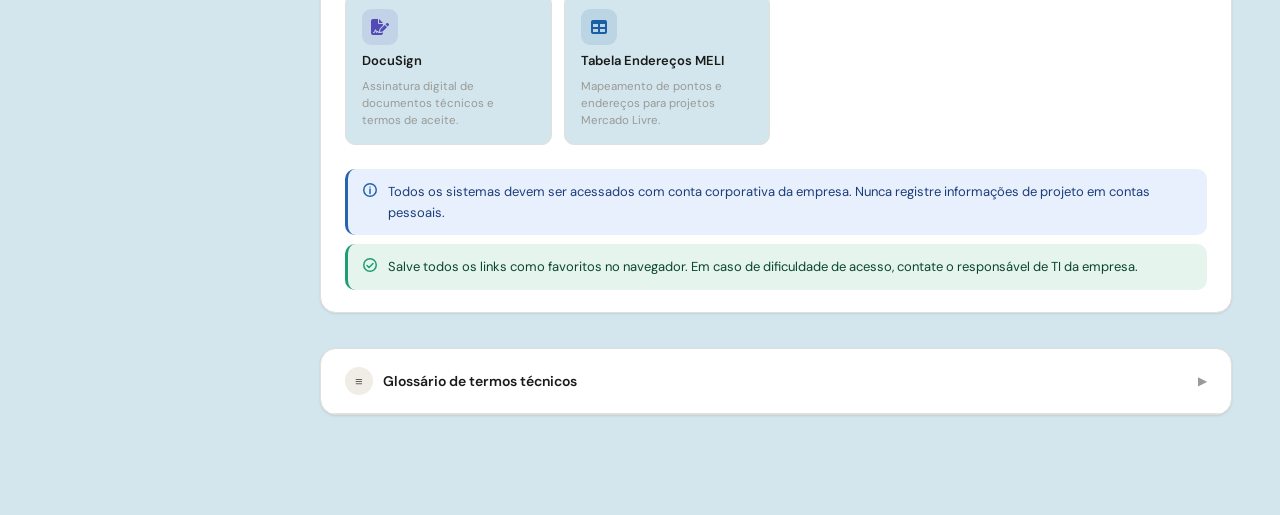
==== commit 860ba4e0: "att" ====
--- a/CTP.html
+++ b/CTP.html
@@ -1064,7 +1064,7 @@
       },
       {
         titulo: "Tipos de projeto atendidos",
-        desc: "Os projetos podem ser do tipo: <span class='step-tag blue'>Fulfillment (FF)</span> <span class='step-tag blue'>Service Center (SVC)</span> <span class='step-tag gold'>Cross Docking (XD)</span>. Cada tipo pode ter requisitos específicos de documentação, prazos e processos internos."
+        desc: "Os projetos podem ser do tipo: <span class='step-tag blue'>Fulfillment (FF)</span> <span class='step-tag blue'>Service Center (SVC)</span> <span class='step-tag gold'>Cross Docking (XD)</span>, etc. Cada tipo pode ter requisitos específicos de documentação, prazos e processos internos."
       },
       {
         titulo: "Dois caminhos pós-aprovação",
@@ -1473,16 +1473,13 @@
       },
       {
         titulo: "Relatório fotográfico final",
-        desc: "Organize todas as fotos coletadas durante a obra em um relatório fotográfico estruturado por etapa. O relatório deve evidenciar a qualidade e conformidade dos serviços. Use template padrão da empresa."
+        desc: "No Diário de Obras clique na aba de fotos, na visão geral da respectiva obra, e em imprimir. Selecione no máximo 99 fotos pertinentes, que mostrem o trabalho feito e organize a quantidade de colunas de fotos no relatório. Salve em PDF(Imprimir) e adicione na pasta do projeto."
       },
       {
         titulo: "Upload das certificações",
-        desc: "Realize a certificação de todos os pontos UTP (Fluke/Lantek) e fibras ópticas (OTDR). Faça o upload dos arquivos de certificação para o repositório do projeto. As certificações são documentos técnicos obrigatórios."
-      },
-      {
-        titulo: "Diário de Obras finalizado",
-        desc: "Certifique-se de que o Diário de Obras está completo e encerrado formalmente no sistema. O último registro deve indicar conclusão dos serviços, desmobilização da equipe e entrega do local ao cliente."
-      },
+        desc: "Solicite ou realize a certificação dos pontos e fibras ópticas. Faça o upload dos arquivos de certificação para a pasta do projeto. As certificações são documentos técnicos obrigatórios."
+      },
+      ,
       { separador: "DocuSign — Assinatura digital" },
       {
         titulo: "Preparar documentos para assinatura",
